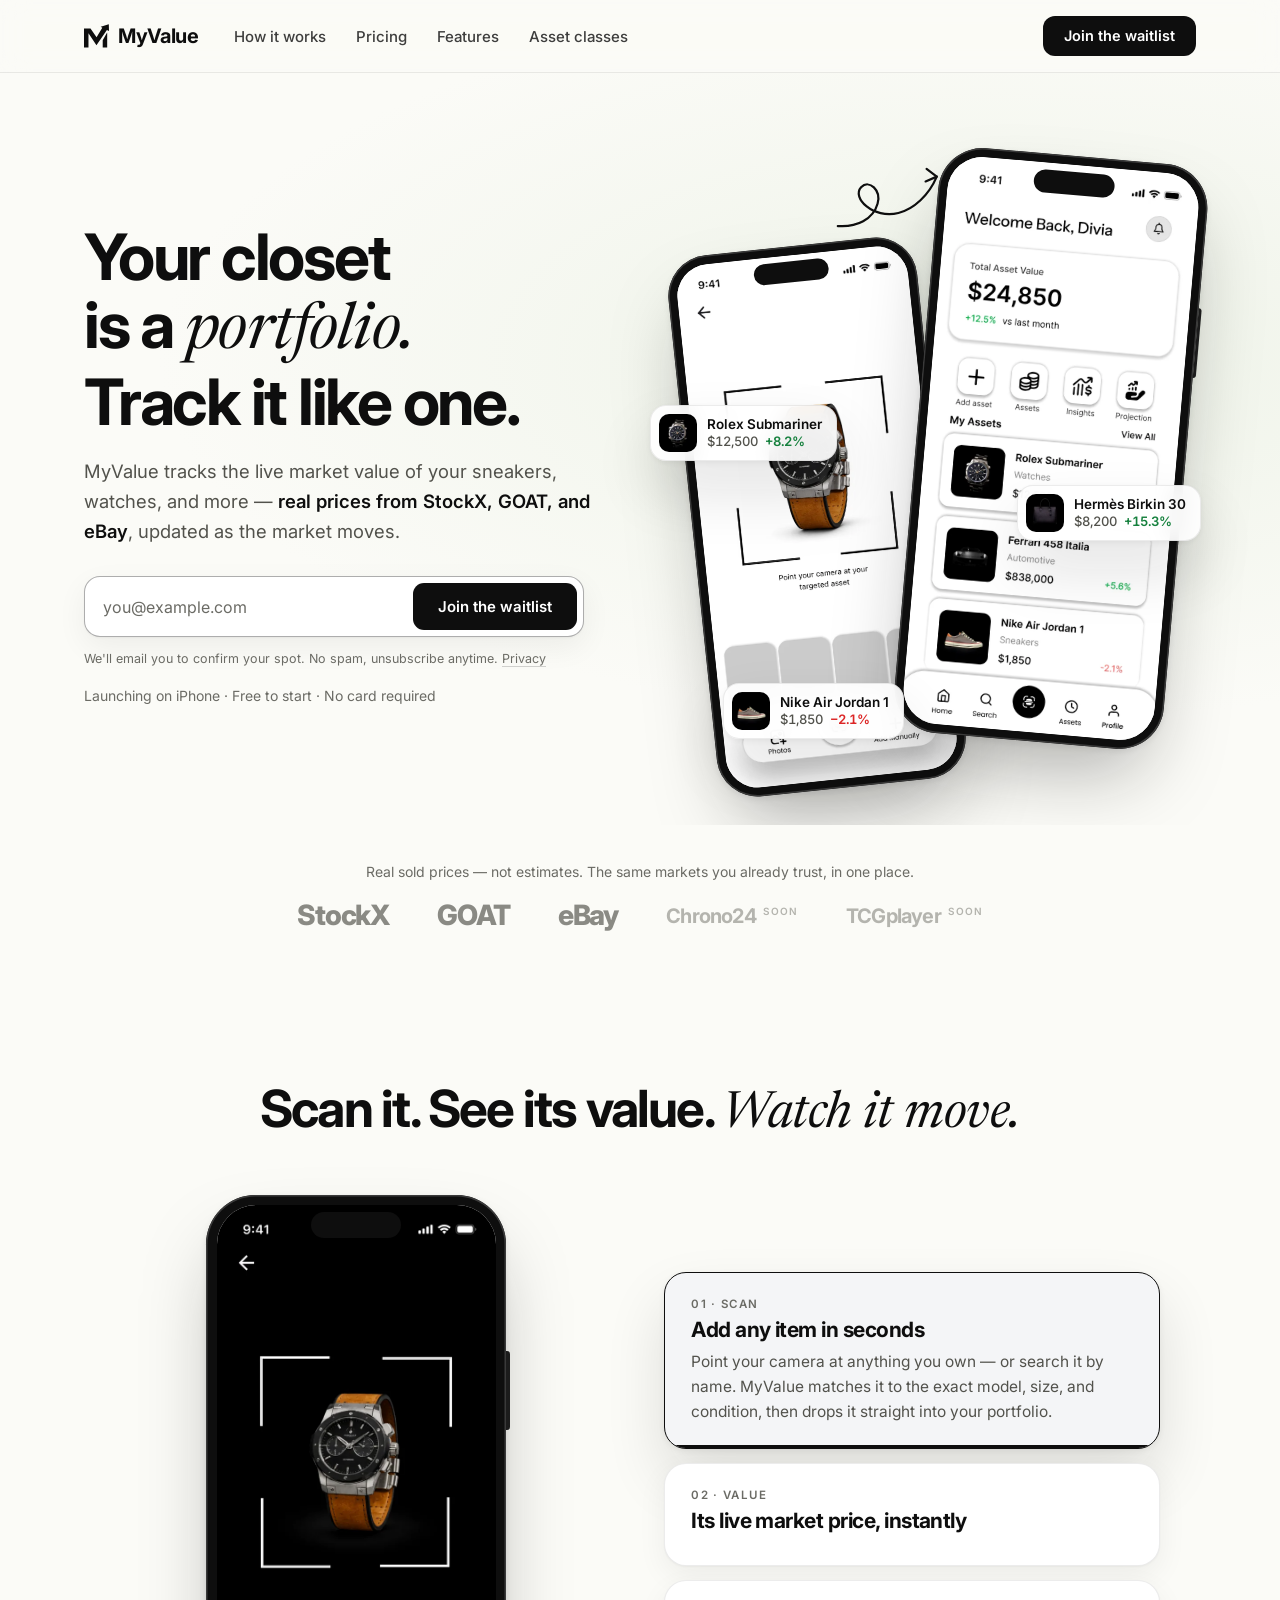
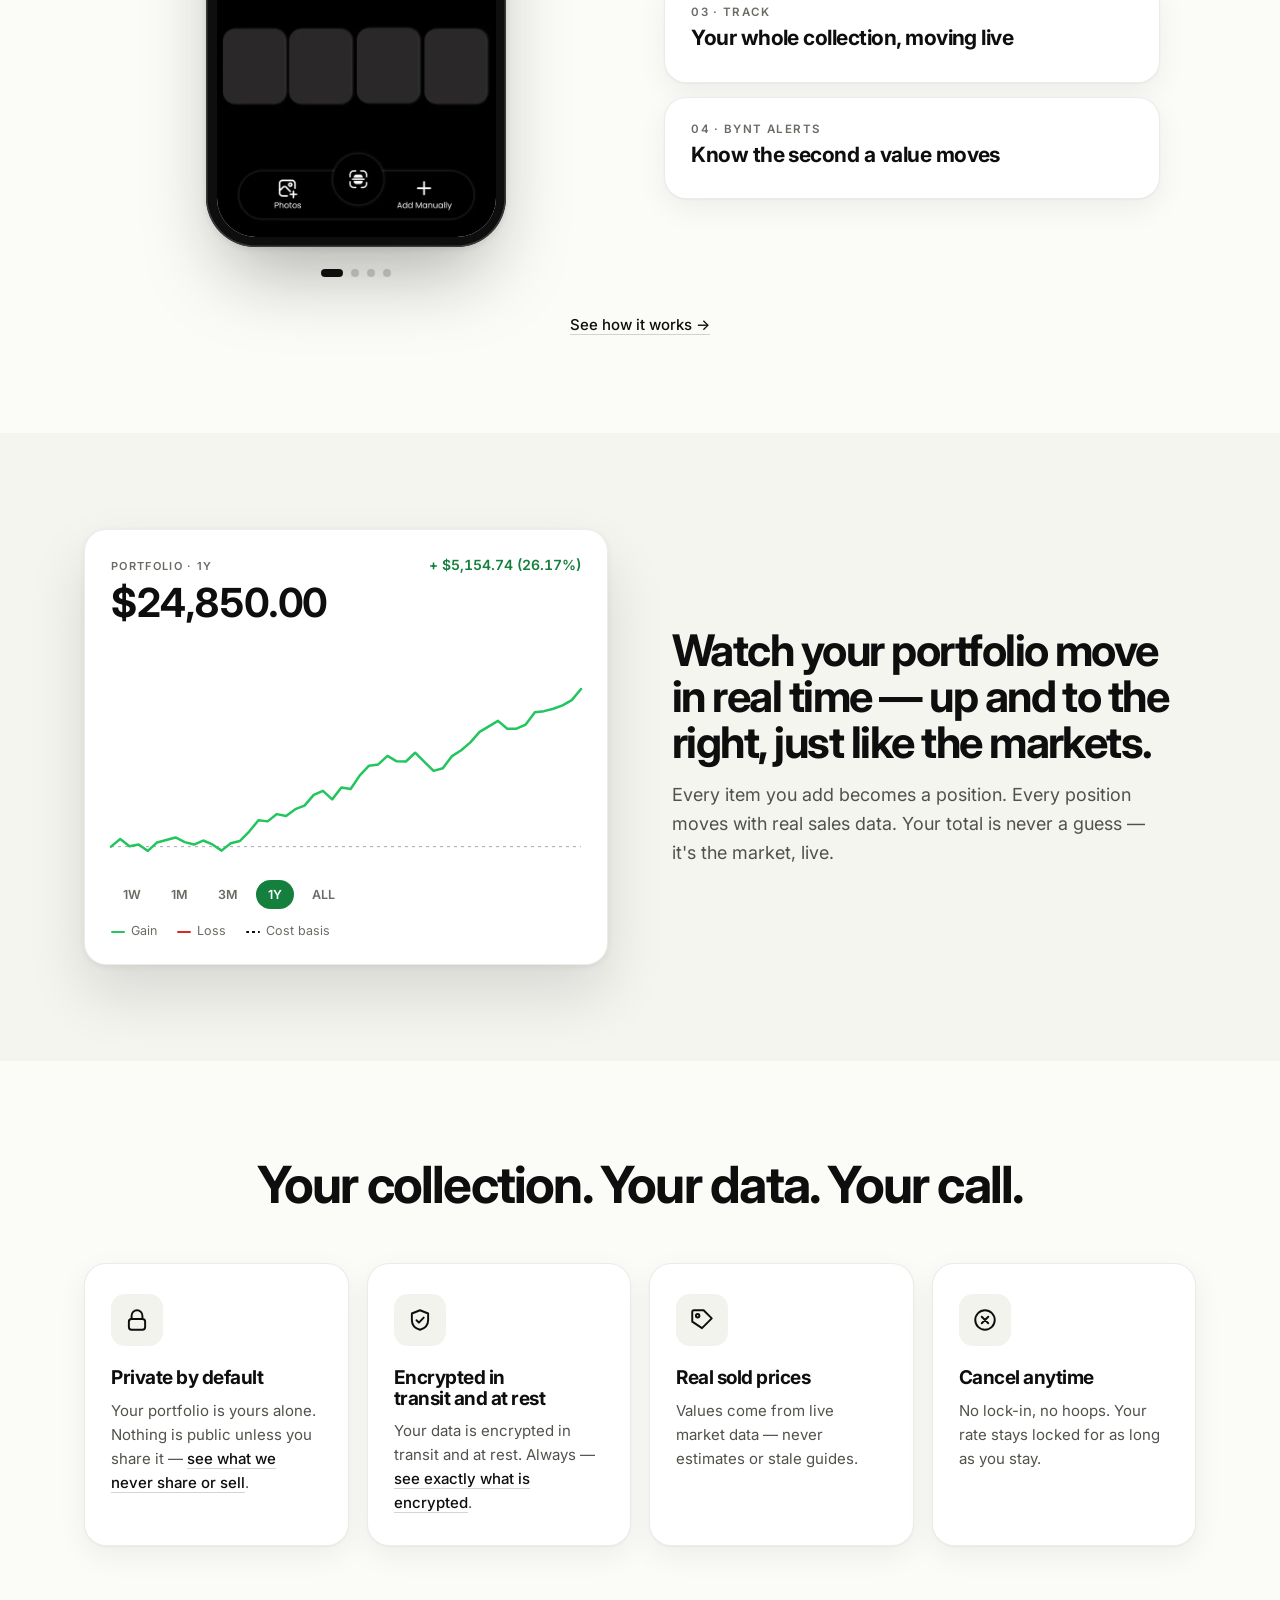
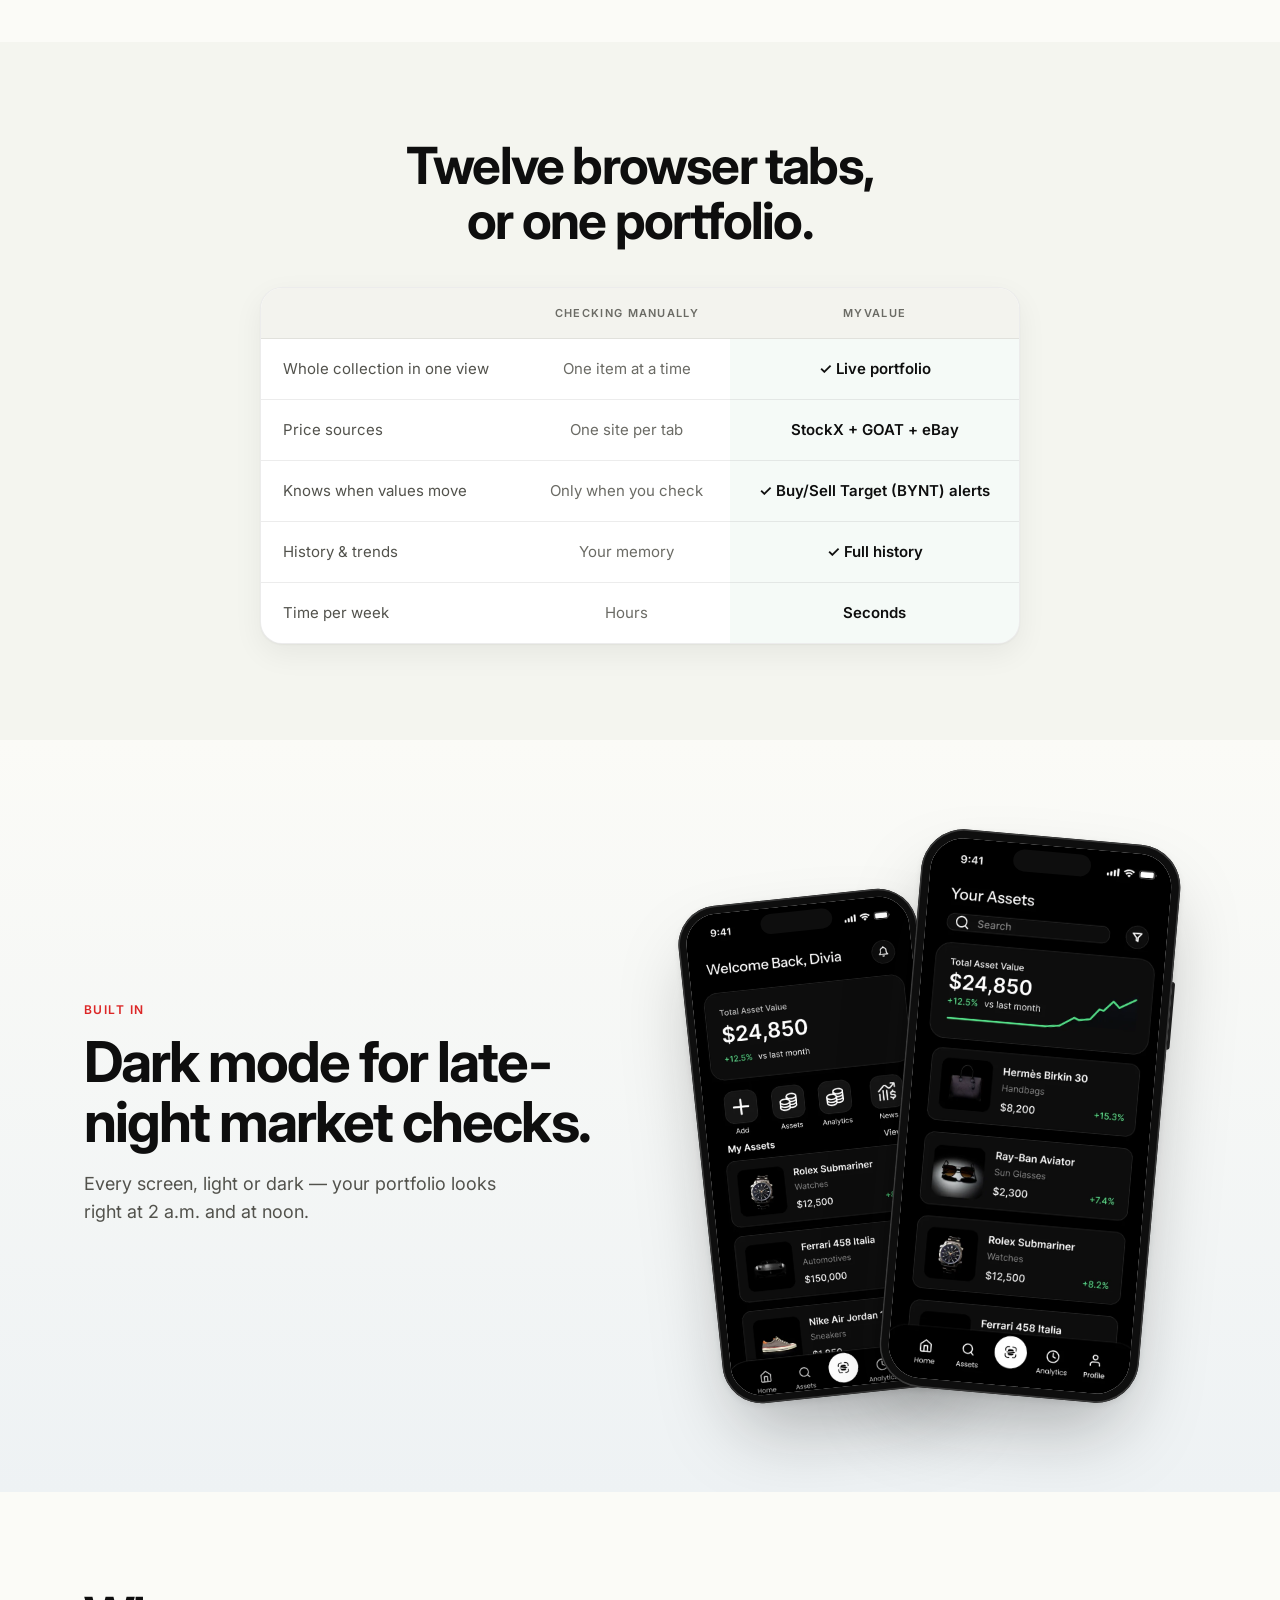
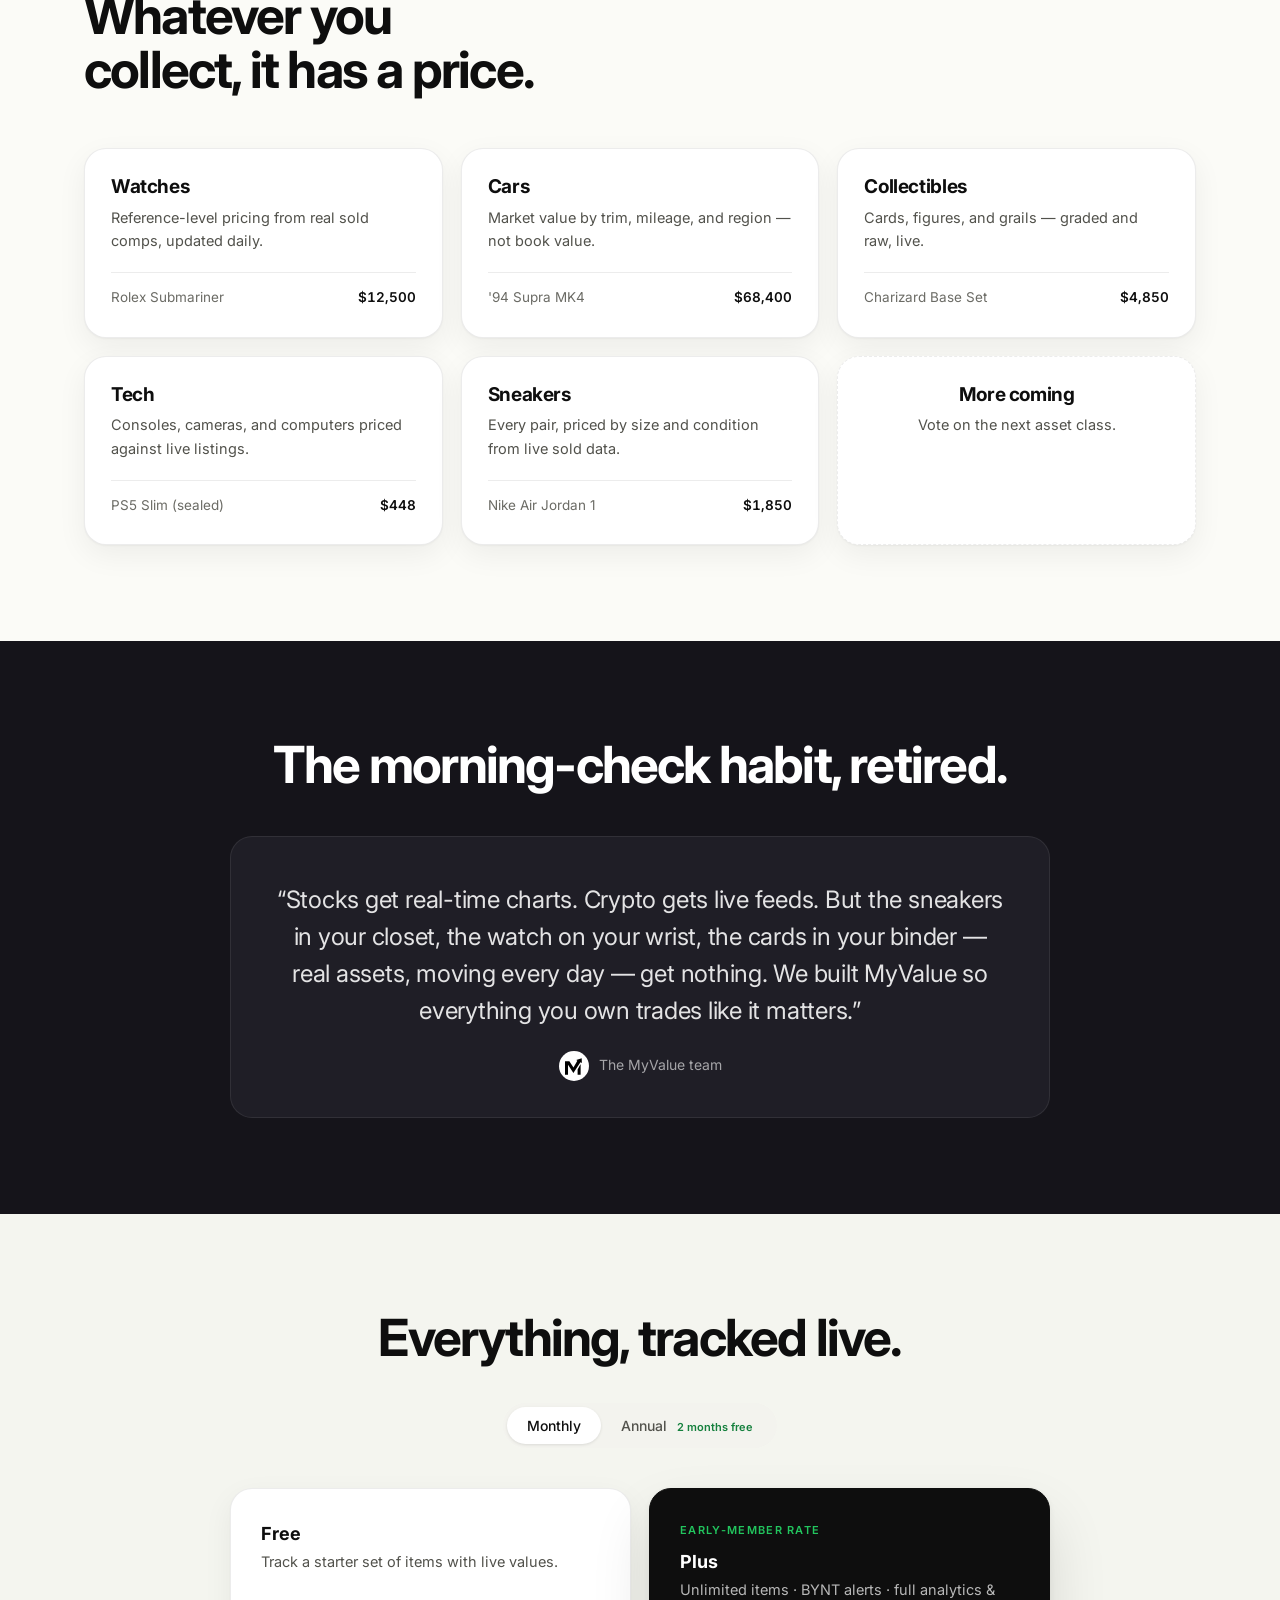
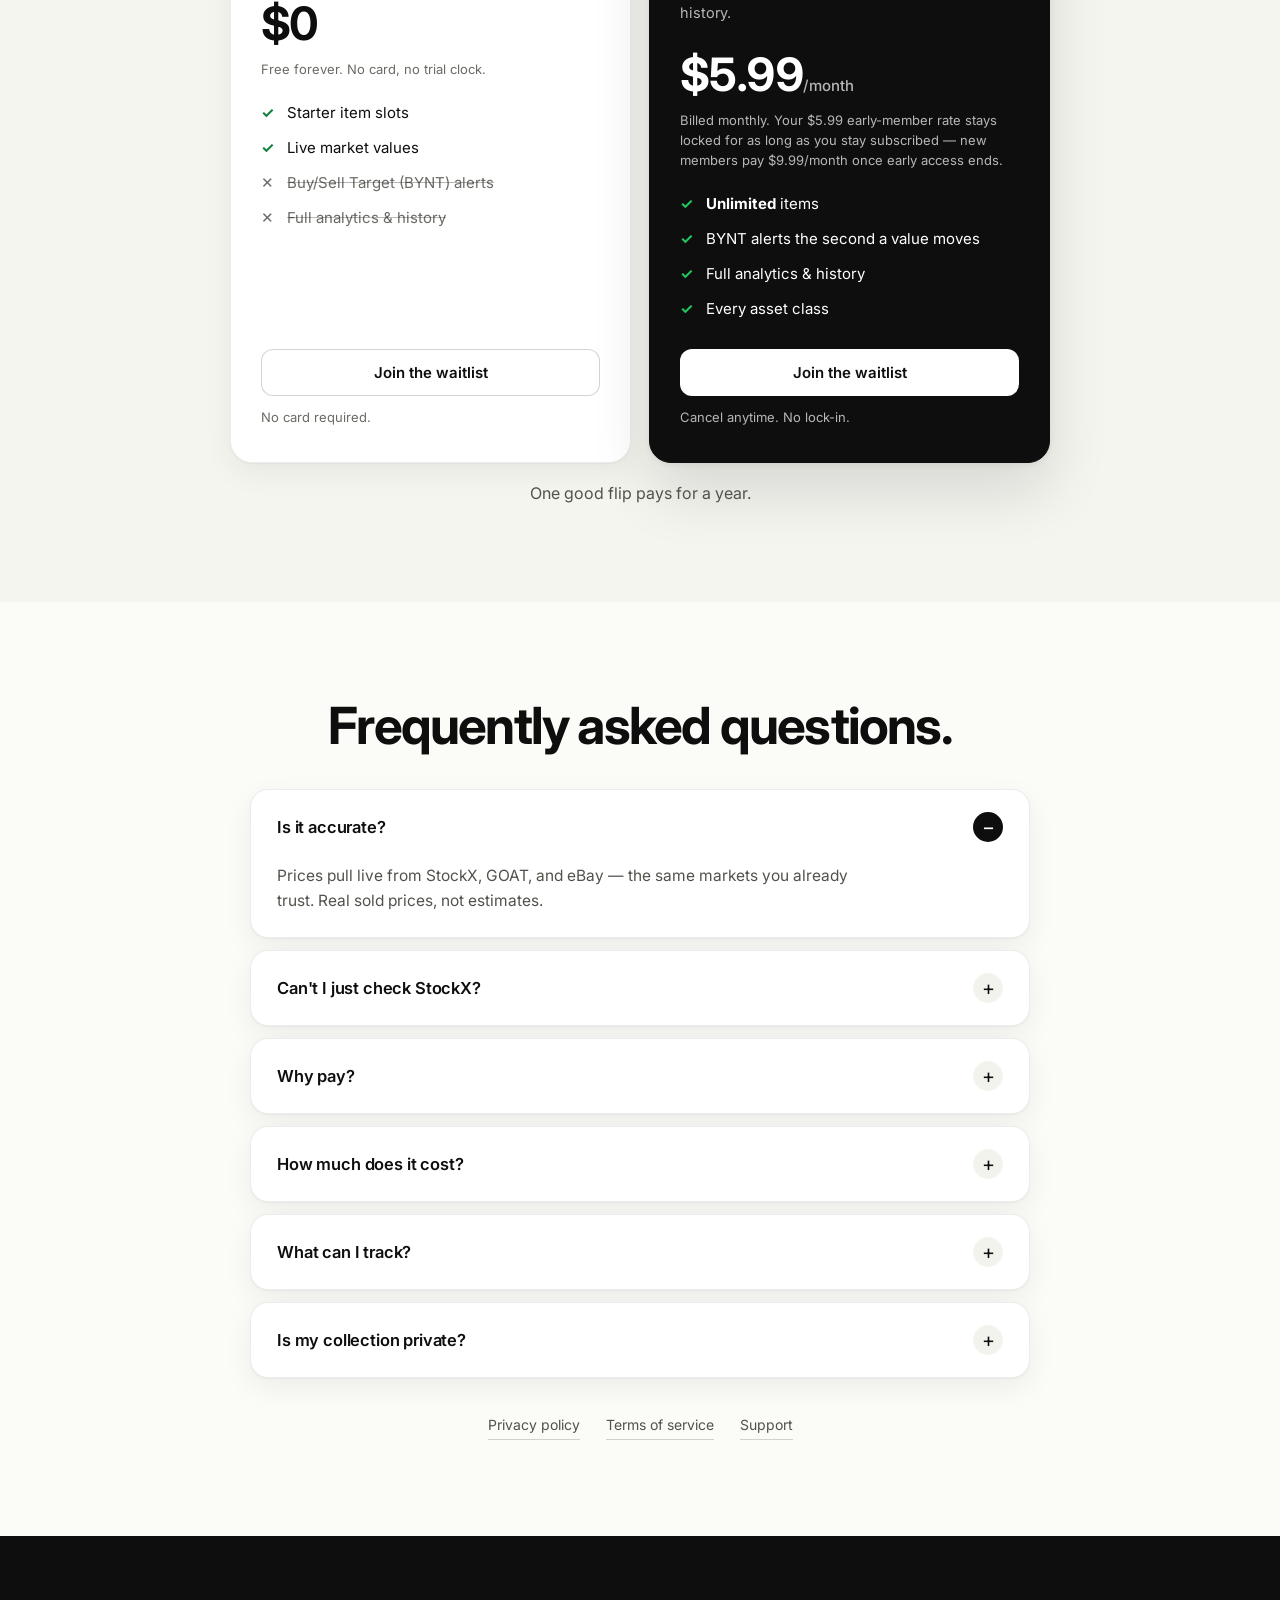
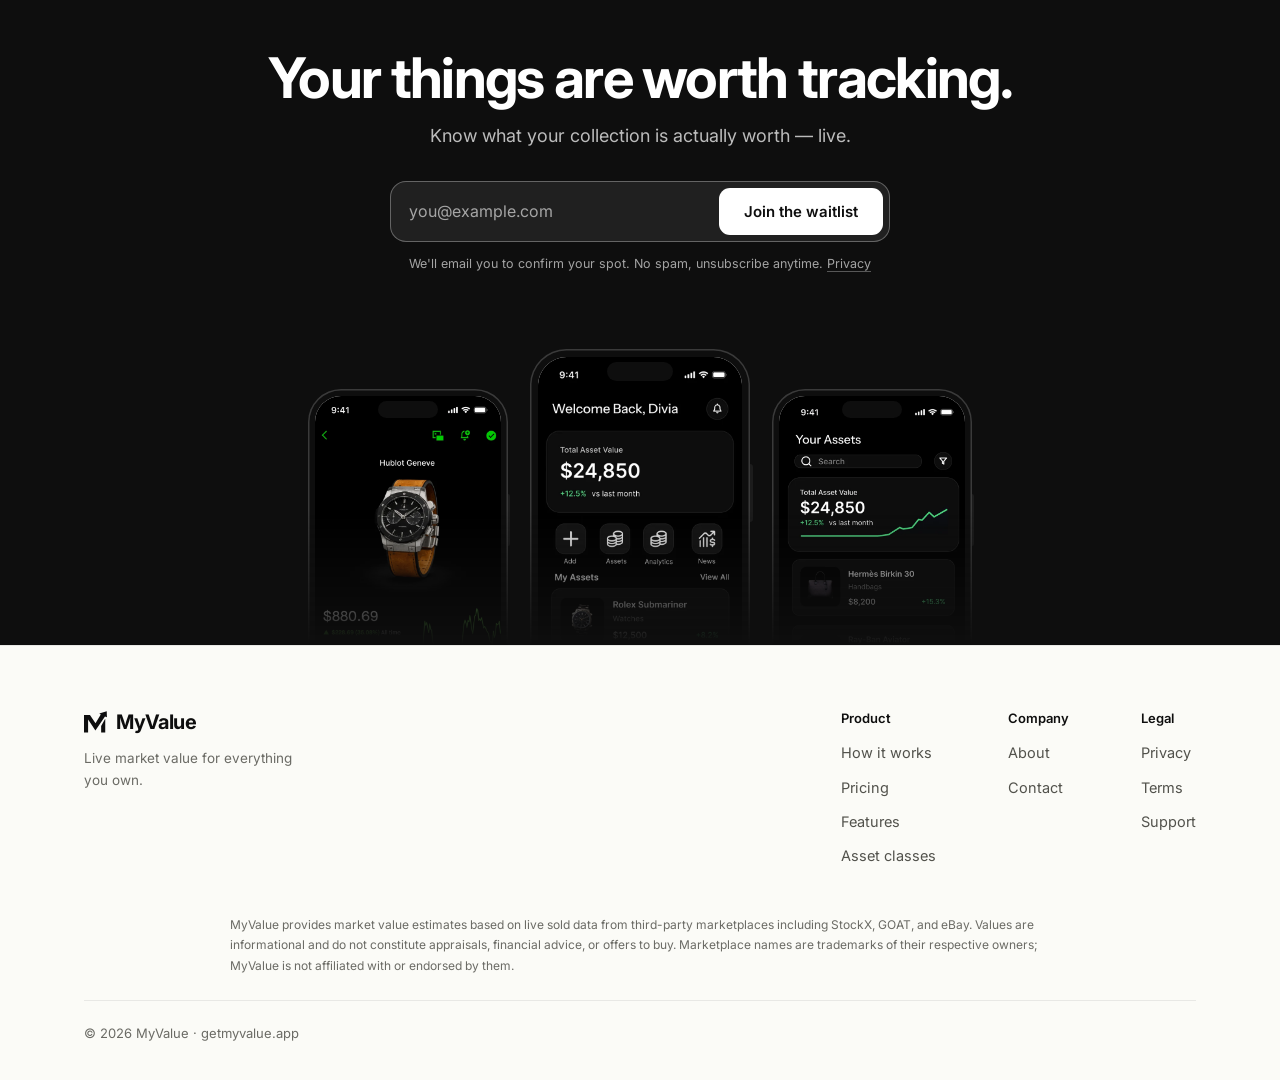
==== index.html @ 65ffbacd "Apply developer fix brief (27 Sept): unblocked P0-P3 items P0-1  Framer route redirects; noindex on " ====
<!DOCTYPE html>
<html lang="en" data-site-mode="prelaunch">
<head>
<meta charset="UTF-8">
<meta name="viewport" content="width=device-width, initial-scale=1.0, viewport-fit=cover">
<title>MyValue — Live Market Value for Your Sneakers, Watches & Collectibles</title>
<meta name="description" content="Track what your collection is really worth — live. Real sold prices from StockX, GOAT, and eBay for sneakers, watches, cars, tech, and collectibles. Free to start.">
<meta name="robots" content="index, follow, max-image-preview:large, max-snippet:-1">
<meta name="author" content="MyValue">
<link rel="canonical" href="https://getmyvalue.app/">
<link rel="icon" href="favicon.svg" type="image/svg+xml">
<link rel="icon" href="favicon-32.png" sizes="32x32" type="image/png">
<link rel="apple-touch-icon" href="apple-touch-icon.png">
<meta property="og:type" content="website">
<meta property="og:site_name" content="MyValue">
<meta property="og:title" content="MyValue — Live Market Value for Your Sneakers, Watches & Collectibles">
<meta property="og:description" content="Track what your collection is really worth — live. Real sold prices from StockX, GOAT, and eBay for sneakers, watches, cars, tech, and collectibles. Free to start.">
<meta property="og:url" content="https://getmyvalue.app/">
<meta property="og:image" content="https://myvalue-nine.vercel.app/og-image.png">
<meta property="og:image:width" content="1200">
<meta property="og:image:height" content="630">
<meta name="twitter:card" content="summary_large_image">
<meta name="twitter:title" content="MyValue — Live Market Value for Your Sneakers, Watches & Collectibles">
<meta name="twitter:description" content="Track what your collection is really worth — live. Real sold prices from StockX, GOAT, and eBay for sneakers, watches, cars, tech, and collectibles. Free to start.">
<meta name="twitter:image" content="https://myvalue-nine.vercel.app/og-image.png">
<meta name="theme-color" content="#000000">
<!-- Live mode: uncomment with the real App Store id to show Safari's native Smart App Banner. -->
<!-- <meta name="apple-itunes-app" content="app-id=0000000000"> -->
<script src="assets/config.js"></script>
<script type="application/ld+json">
{"@context":"https://schema.org","@graph":[
{"@type":"Organization","@id":"https://getmyvalue.app/#org","name":"MyValue","url":"https://getmyvalue.app/","logo":"https://myvalue-nine.vercel.app/logo.png","sameAs":[]},
{"@type":"WebSite","@id":"https://getmyvalue.app/#site","url":"https://getmyvalue.app/","name":"MyValue","publisher":{"@id":"https://getmyvalue.app/#org"}},
{"@type":"SoftwareApplication","name":"MyValue","operatingSystem":"iOS","applicationCategory":"FinanceApplication","description":"Track the live market value of your sneakers, watches, cars, tech, and collectibles with real prices from StockX, GOAT, and eBay.","offers":[{"@type":"Offer","name":"Free","price":"0","priceCurrency":"USD"},{"@type":"Offer","name":"Plus Monthly (early member)","price":"5.99","priceCurrency":"USD"},{"@type":"Offer","name":"Plus Annual","price":"49.99","priceCurrency":"USD"}]},
{"@type":"FAQPage","mainEntity":[
{"@type":"Question","name":"Is MyValue accurate?","acceptedAnswer":{"@type":"Answer","text":"Prices pull live from StockX, GOAT, and eBay — the same markets you already trust. Real sold prices, not estimates."}},
{"@type":"Question","name":"Can't I just check StockX?","acceptedAnswer":{"@type":"Answer","text":"Sure — one item at a time. MyValue is your whole collection, live, in one place, with alerts and history."}},
{"@type":"Question","name":"Why pay for MyValue Plus?","acceptedAnswer":{"@type":"Answer","text":"Unlimited tracking, real-time Buy/Sell Target (BYNT) alerts, and full analytics for less than a coffee a month."}},
{"@type":"Question","name":"How much does MyValue cost?","acceptedAnswer":{"@type":"Answer","text":"Free to start, no card required. Plus is $5.99/month for early members and that rate stays locked for as long as you stay subscribed; new members pay $9.99/month once early access ends. Plus is also available at $49.99/year, which works out to two months free."}},
{"@type":"Question","name":"What can I track with MyValue?","acceptedAnswer":{"@type":"Answer","text":"Sneakers, watches, cars, tech, and collectibles at launch — with more asset classes coming."}}
]}]}
</script>
<link rel="preconnect" href="https://fonts.googleapis.com">
<link rel="preconnect" href="https://fonts.gstatic.com" crossorigin>
<link href="https://fonts.googleapis.com/css2?family=Inter:wght@400;500;600;700;800&family=Newsreader:ital,opsz,wght@1,6..72,400&display=swap" rel="stylesheet">
<link rel="stylesheet" href="assets/base.css">
<link rel="stylesheet" href="assets/site.css">
<link rel="stylesheet" href="assets/home.css">
<link rel="preload" as="image" href="assets/app/home-light.webp" type="image/webp">
</head>
<body>
<div class="announce" data-announce hidden><div class="wrap"></div></div>
<header><div class="wrap nav">
<a class="logo" href="/" aria-label="MyValue home"><svg class="logo-mark" viewBox="0 -1 62 59" aria-hidden="true" focusable="false"><path d="M0 10 L16 10 L30.9 31.7 L45 8.3 L41 6 L61 -0.5 L61.5 16 L56.3 13.5 L30.6 51 L11 22 L11 57 L0 57ZM46 39 L56.5 20.5 L57 20.5 L57 57 L46 57Z"/></svg><span>MyValue</span></a>
<nav class="nav-links" aria-label="Main"><a href="/how-it-works">How it works</a><a href="/pricing">Pricing</a><a href="/features">Features</a><a href="/asset-classes">Asset classes</a></nav>
<div class="spacer"></div>
<a class="btn btn-primary" href="#waitlist" data-cta data-loc="header" data-live-label="See what mine&#39;s worth">Join the waitlist</a>
<button class="hamb" aria-label="Open menu">☰</button>
</div></header>

<main>
<!-- ============ HERO ============ -->
<section class="home-hero">
  <div class="wrap home-hero-grid">
    <div class="home-hero-copy">
      <span class="proof-pill rv" data-beta-line hidden><span class="faces"><img src="assets/app/thumb-watch.webp" alt="" width="48" height="48" loading="lazy"><img src="assets/app/thumb-sneaker.webp" alt="" width="48" height="48" loading="lazy"><img src="assets/app/thumb-bag.webp" alt="" width="48" height="48" loading="lazy"></span><span>In private beta with <b class="num" data-beta-count></b> collectors</span></span>
      <h1 class="display rv">Your closet is a <em class="accent">portfolio.</em><br>Track it like one.</h1>
      <p class="sub rv">MyValue tracks the live market value of your sneakers, watches, and more — <b>real prices from StockX, GOAT, and eBay</b>, updated as the market moves.</p>
      <div class="wl rv" data-wl data-source="hero">
        <form class="wl-form" data-waitlist action="/api/waitlist" method="post">
          <label class="sr-only" for="wl-hero">Email address</label>
          <input id="wl-hero" type="email" name="email" autocomplete="email" required placeholder="you@example.com">
          <input type="hidden" name="ref"><input type="hidden" name="utm"><input type="hidden" name="source" value="hero">
          <input type="text" name="company" class="hp" tabindex="-1" autocomplete="off" aria-hidden="true">
          <button class="btn btn-primary" type="submit">Join the waitlist</button>
        </form>
        <p class="wl-msg" role="status" aria-live="polite"></p>
        <p class="wl-legal">We'll email you to confirm your spot. No spam, unsubscribe anytime. <a href="/privacy#waitlist">Privacy</a></p>
      </div>
      <p class="hero-note rv"><span data-show="prelaunch">Launching on iPhone · Free to start · No card required</span><span data-show="live">Free on iPhone · No card required · Ready in 30 seconds</span></p>
    </div>
    <div class="home-hero-art" aria-hidden="true">
      <figure class="device tilt-l scene-a" style="--w:250px"><img src="assets/app/scan-light.webp" alt="" width="640" height="1427" fetchpriority="high"></figure>
      <svg class="scribble" viewBox="0 0 120 70" fill="none"><path d="M4 52c18 6 36 2 44-12 7-12-2-26-12-20-12 8 4 34 30 34 16 0 34-10 46-26" stroke="currentColor" stroke-width="2.2" stroke-linecap="round"/><path d="M104 18l8 10-12 2" stroke="currentColor" stroke-width="2.2" stroke-linecap="round" stroke-linejoin="round"/></svg>
      <figure class="device tilt-r scene-b" style="--w:270px"><img src="assets/app/home-light.webp" alt="" width="640" height="1414" fetchpriority="high"></figure>
      <div class="chip chip-1"><img src="assets/app/thumb-watch.webp" alt="" width="48" height="48" loading="lazy"><span><b>Rolex Submariner</b><em class="num">$12,500 <i class="up">+8.2%</i></em></span></div>
      <div class="chip chip-2"><img src="assets/app/thumb-bag.webp" alt="" width="48" height="48" loading="lazy"><span><b>Hermès Birkin 30</b><em class="num">$8,200 <i class="up">+15.3%</i></em></span></div>
      <div class="chip chip-3"><img src="assets/app/thumb-sneaker.webp" alt="" width="48" height="48" loading="lazy"><span><b>Nike Air Jordan 1</b><em class="num">$1,850 <i class="dn">−2.1%</i></em></span></div>
    </div>
  </div>
</section>

<!-- ============ SOURCES ============ -->
<section class="logos">
  <div class="wrap">
    <p class="logos-label">Real sold prices — not estimates. The same markets you already trust, in one place.</p>
    <div class="logos-row">
      <span class="wordmark">StockX</span><span class="wordmark">GOAT</span><span class="wordmark">eBay</span>
      <span class="wordmark soon">Chrono24 <em>soon</em></span><span class="wordmark soon">TCGplayer <em>soon</em></span>
    </div>
  </div>
</section>

<!-- ============ HOW IT WORKS ============ -->
<section id="how">
  <div class="wrap">
    <div class="sec-head center rv">
      <h2 class="display">Scan it. See its value. <em class="accent">Watch it move.</em></h2>
    </div>
    <div class="feat-grid" data-feats>
      <div class="feat-media">
        <figure class="device" style="--w:300px">
        <img class="swap on" src="assets/app/scan-dark.webp" alt="MyValue scan screen framing a watch" width="640" height="1400" loading="lazy">
        <img class="swap" src="assets/app/item-detail-light.webp" alt="MyValue item screen showing a Rolex Submariner value chart" width="640" height="1400" loading="lazy">
        <img class="swap" src="assets/app/assets-light.webp" alt="MyValue assets screen listing a collection with live values" width="640" height="1400" loading="lazy">
        <img class="swap" src="assets/app/item-detail-dark.webp" alt="MyValue item screen with alert controls and an all-time chart" width="640" height="1400" loading="lazy">
        </figure>
        <div class="feat-dots" aria-hidden="true"><i class="on"></i><i></i><i></i><i></i></div>
      </div>
      <div class="feat-list">
      <button type="button" class="feat on" data-feat="0" aria-pressed="true">
        <span class="n">01 · Scan</span><h3>Add any item in seconds</h3><p>Point your camera at anything you own — or search it by name. MyValue matches it to the exact model, size, and condition, then drops it straight into your portfolio.</p><span class="bar"><i></i></span>
      </button>
      <button type="button" class="feat" data-feat="1" aria-pressed="false">
        <span class="n">02 · Value</span><h3>Its live market price, instantly</h3><p>No guesswork, no stale book values. Every price pulls from real sold listings on StockX, GOAT, and eBay — and refreshes as the market moves.</p><span class="bar"><i></i></span>
      </button>
      <button type="button" class="feat" data-feat="2" aria-pressed="false">
        <span class="n">03 · Track</span><h3>Your whole collection, moving live</h3><p>Every item becomes a position. Watch your total climb, see your best movers, and get alerts the second any value changes.</p><span class="bar"><i></i></span>
      </button>
      <button type="button" class="feat" data-feat="3" aria-pressed="false">
        <span class="n">04 · BYNT alerts</span><h3>Know the second a value moves</h3><p>Set a buy target and a sell target on any item; MyValue watches the live market and pings you the moment one is crossed.</p><span class="bar"><i></i></span>
      </button>
      </div>
    </div>
    <p class="hiw-more rv"><a class="ulink" href="/how-it-works">See how it works →</a></p>
  </div>
</section>

<!-- ============ CHAPTER: PROOF ============ -->
<section class="proof" id="chart">
  <div class="wrap proof-grid">
    <div class="bigchart rv" data-pchart>
      <div class="row1"><span class="lbl" data-pc-label>Portfolio · 1Y</span><span class="pl num" data-pc-change>+ $5,154.74 (26.17%)</span></div>
      <div class="panel-total num" data-pc-value>$24,850.00</div>
      <div class="when num" data-pc-when>&nbsp;</div>
      <div class="pchart" data-pc-area tabindex="0" role="img" aria-label="Demo portfolio chart. Use the arrow keys to move through time.">
        <svg viewBox="0 0 520 190" preserveAspectRatio="none" aria-hidden="true">
          <line class="pl-base" x1="0" x2="520" y1="150" y2="150"/>
          <line class="pl-cursor" hidden/>
          <path class="pl-line" d="M0,150 C35,146 60,156 95,138 C130,120 160,132 195,116 C230,100 255,110 290,88 C325,66 350,80 385,62 C420,44 450,52 485,30 C500,21 512,18 520,14"/>
        </svg>
        <span class="pl-dot" hidden></span>
      </div>
      <div class="ranges num" role="group" aria-label="Time range"><button type="button" aria-pressed="false">1W</button><button type="button" aria-pressed="false">1M</button><button type="button" aria-pressed="false">3M</button><button type="button" aria-pressed="true">1Y</button><button type="button" aria-pressed="false">ALL</button></div>
      <div class="legend-line num"><span><i style="background:var(--up-bright)"></i>Gain</span><span><i style="background:var(--down)"></i>Loss</span><span><i style="background:repeating-linear-gradient(90deg,var(--text) 0 3px,transparent 3px 6px)"></i>Cost basis</span></div>
    </div>
    <div class="proof-copy rv">
      <h2 class="display">Watch your portfolio move in real time — <span class="gain-word">up and to the right,</span> just like the markets.</h2>
      <p>Every item you add becomes a position. Every position moves with real sales data. Your total is never a guess — it's the market, live.</p>
    </div>
  </div>
</section>

<!-- ============ THE PROMISE ============ -->
<section>
  <div class="wrap">
    <div class="sec-head center rv">
      <h2 class="display">Your collection. Your data. Your call.</h2>
    </div>
    <div class="why">
      <div class="why-card rv"><span class="why-ico"><svg viewBox="0 0 24 24" fill="none" stroke="currentColor" stroke-width="1.8" stroke-linecap="round" stroke-linejoin="round" aria-hidden="true"><path d="M7 11V8a5 5 0 0 1 10 0v3"/><rect x="4.5" y="11" width="15" height="10" rx="2.5"/></svg></span><h3>Private by default</h3><p>Your portfolio is yours alone. Nothing is public unless you share it — <a class="ulink" href="/privacy#privacy-sharing">see what we never share or sell</a>.</p></div>
      <div class="why-card rv"><span class="why-ico"><svg viewBox="0 0 24 24" fill="none" stroke="currentColor" stroke-width="1.8" stroke-linecap="round" stroke-linejoin="round" aria-hidden="true"><path d="M12 3l7.5 3v6c0 4.5-3.2 7.8-7.5 9-4.3-1.2-7.5-4.5-7.5-9V6z"/><path d="M8.8 12.2l2.2 2.2 4.4-4.6"/></svg></span><h3>Encrypted in transit and at rest</h3><p>Your data is encrypted in transit and at rest. Always — <a class="ulink" href="/privacy#privacy-encryption">see exactly what is encrypted</a>.</p></div>
      <div class="why-card rv"><span class="why-ico"><svg viewBox="0 0 24 24" fill="none" stroke="currentColor" stroke-width="1.8" stroke-linecap="round" stroke-linejoin="round" aria-hidden="true"><path d="M3 13.5V4.5a1.5 1.5 0 0 1 1.5-1.5h9L21 10.5 12 19.5z"/><circle cx="8" cy="8" r="1.6"/></svg></span><h3>Real sold prices</h3><p>Values come from live market data — never estimates or stale guides.</p></div>
      <div class="why-card rv"><span class="why-ico"><svg viewBox="0 0 24 24" fill="none" stroke="currentColor" stroke-width="1.8" stroke-linecap="round" stroke-linejoin="round" aria-hidden="true"><circle cx="12" cy="12" r="9"/><path d="M9 9l6 6M15 9l-6 6"/></svg></span><h3>Cancel anytime</h3><p>No lock-in, no hoops. Your rate stays locked for as long as you stay.</p></div>
    </div>
  </div>
</section>

<!-- ============ COMPARISON ============ -->
<section class="proof">
  <div class="wrap">
    <div class="sec-head center rv" style="margin-bottom:40px">
      <h2 class="display">Twelve browser tabs, or one portfolio.</h2>
    </div>
    <table class="cmp-table rv" aria-label="MyValue compared with checking marketplaces manually">
      <tr><th scope="col"></th><th scope="col">Checking manually</th><th scope="col">MyValue</th></tr>
      <tr><td>Whole collection in one view</td><td class="no">One item at a time</td><td class="yes">✓ Live portfolio</td></tr>
      <tr><td>Price sources</td><td class="no">One site per tab</td><td class="yes">StockX + GOAT + eBay</td></tr>
      <tr><td>Knows when values move</td><td class="no">Only when you check</td><td class="yes">✓ Buy/Sell Target (BYNT) alerts</td></tr>
      <tr><td>History &amp; trends</td><td class="no">Your memory</td><td class="yes">✓ Full history</td></tr>
      <tr><td>Time per week</td><td class="no num">Hours</td><td class="yes num">Seconds</td></tr>
    </table>
  </div>
</section>

<!-- ============ DARK MODE ============ -->
<section class="mode-show">
  <div class="wrap mode-grid">
    <div class="rv">
      <span class="eyebrow">Built in</span>
      <h2 class="display">Dark mode for late-night market checks.</h2>
      <p class="mode-sub">Every screen, light or dark — your portfolio looks right at 2&nbsp;a.m. and at noon.</p>
    </div>
    <div class="mode-art" aria-hidden="true">
      <figure class="device tilt-l" style="--w:240px"><img src="assets/app/home-dark.webp" alt="" width="640" height="1420" loading="lazy"></figure>
      <figure class="device tilt-r" style="--w:260px"><img src="assets/app/assets-dark.webp" alt="" width="640" height="1420" loading="lazy"></figure>
    </div>
  </div>
</section>

<!-- ============ ASSET CLASSES ============ -->
<section>
  <div class="wrap">
    <div class="sec-head rv">
      <h2 class="display">Whatever you collect, it has a <em>price.</em></h2>
    </div>
    <div class="cats">
      <a class="cat rv" href="/asset-classes"><h3>Watches</h3><p>Reference-level pricing from real sold comps, updated daily.</p><div class="sample"><span>Rolex Submariner</span><b class="num">$12,500</b></div></a>
      <a class="cat rv" href="/asset-classes"><h3>Cars</h3><p>Market value by trim, mileage, and region — not book value.</p><div class="sample"><span>'94 Supra MK4</span><b class="num">$68,400</b></div></a>
      <a class="cat rv" href="/asset-classes"><h3>Collectibles</h3><p>Cards, figures, and grails — graded and raw, live.</p><div class="sample"><span>Charizard Base Set</span><b class="num">$4,850</b></div></a>
      <a class="cat rv" href="/asset-classes"><h3>Tech</h3><p>Consoles, cameras, and computers priced against live listings.</p><div class="sample"><span>PS5 Slim (sealed)</span><b class="num">$448</b></div></a>
      <a class="cat rv" href="/asset-classes"><h3>Sneakers</h3><p>Every pair, priced by size and condition from live sold data.</p><div class="sample"><span>Nike Air Jordan 1</span><b class="num">$1,850</b></div></a>
      <a class="cat rv" href="/contact?topic=asset-class#contact-form" style="display:flex;flex-direction:column;justify-content:center;text-align:center;border-style:dashed"><h3>More coming</h3><p style="margin:0">Vote on the next asset class.</p></a>
    </div>
  </div>
</section>

<!-- ============ WHAT COLLECTORS SAY ============ -->
<section class="dark-band">
  <div class="wrap">
    <div class="sec-head center" style="margin-bottom:44px">
      <h2 class="display">The morning-check habit, retired.</h2>
    </div>
    <!-- P1 #5 — aggregate usage stat. Deliberately NOT shipped: no verified
         production number exists yet, and a fabricated stat is worse than none.
         To publish, delete the two comment markers around this block and replace
         both placeholders with figures pulled from production.
    <div class="statband rv">
      <div class="stat"><b class="num">$0,000,000</b><span>tracked live across member collections</span></div>
      <div class="stat"><b class="num">0,000</b><span>collections tracked</span></div>
    </div>
    -->
    <!-- Testimonials are parked until each quote is from a real user who has given
         written permission (FTC Consumer Reviews & Testimonials Rule, 16 CFR Part 465,
         in force since Oct 21 2024). Any material connection (free Plus, beta perks,
         friends/family) must be disclosed next to the quote. To restore: move real,
         permissioned quotes into the block below and delete the founder note.
    <div class="quotes">
      <div class="quote"><p>"I checked StockX every morning for years. Now my whole rotation is one screen — and I caught a 30% spike I would've missed."</p><div class="who"><span class="avatar" aria-hidden="true">MT</span><span class="wmeta"><span class="wname">Marcus T.<span class="verified">Verified user</span></span><span class="wrole">142 pairs tracked</span></span></div></div>
      <div class="quote"><p>"My spreadsheet had prices from eight months ago. MyValue had the sale from two hours ago."</p><div class="who"><span class="avatar" aria-hidden="true">JK</span><span class="wmeta"><span class="wname">Jonah K.<span class="verified">Verified user</span></span><span class="wrole">Cards &amp; collectibles</span></span></div></div>
      <div class="quote"><p>"I finally know my number. Insurance asked what my collection was worth and I just showed them."</p><div class="who"><span class="avatar" aria-hidden="true">AM</span><span class="wmeta"><span class="wname">Alina M.<span class="verified">Verified user</span></span><span class="wrole">Mixed collection</span></span></div></div>
    </div>
    -->
    <div class="founder rv">
      <blockquote>“Stocks get real-time charts. Crypto gets live feeds. But the sneakers in your closet, the watch on your wrist, the cards in your binder — real assets, moving every day — get nothing. We built MyValue so everything you own trades like it matters.”</blockquote>
      <p class="by">The MyValue team<span data-beta-line hidden> · now in private beta with <b class="num" data-beta-count></b> collectors</span></p>
    </div>
  </div>
</section>

<!-- ============ PRICING ============ -->
<section class="teaser" id="pricing">
  <div class="wrap" style="text-align:center">
    <div class="sec-head center rv" style="margin-bottom:6px">
      <h2 class="display">Everything, tracked live.</h2>
    </div>
    <div class="bill-toggle" role="group" aria-label="Billing period">
      <button id="bt-mo" class="on" aria-pressed="true" onclick="setBill('monthly')">Monthly</button>
      <button id="bt-an" aria-pressed="false" onclick="setBill('annual')">Annual <span class="save">2 months free</span></button>
    </div>
    <div class="plans">
      <div class="plan rv">
        <div class="pname">Free</div><p class="pdesc">Track a starter set of items with live values.</p>
        <div class="pprice num">$0</div>
        <p class="psub">Free forever. No card, no trial clock.</p>
        <ul><li>Starter item slots</li><li>Live market values</li><li class="na">Buy/Sell Target (BYNT) alerts</li><li class="na">Full analytics &amp; history</li></ul>
        <a class="btn btn-outline" href="#waitlist" data-cta data-loc="plan_free" data-live-label="Start free">Join the waitlist</a>
        <p class="cta-note">No card required.</p>
      </div>
      <div class="plan hot rv">
        <span class="teaser-badge">Early-member rate</span>
        <div class="pname">Plus</div><p class="pdesc">Unlimited items · BYNT alerts · full analytics &amp; history.</p>
        <div class="pprice num" id="price">$5.99<small>/month</small></div>
        <p class="psub" id="psub">Billed monthly. Your $5.99 early-member rate stays locked for as long as you stay subscribed — new members pay $9.99/month once early access ends.</p>
        <ul><li><b style="color:var(--text)">Unlimited</b> items</li><li>BYNT alerts the second a value moves</li><li>Full analytics &amp; history</li><li>Every asset class</li></ul>
        <a class="btn btn-primary" href="#waitlist" data-cta data-loc="plan_plus" id="pluscta" data-live-label="Go Plus — $5.99/month">Join the waitlist</a>
        <p class="cta-note">Cancel anytime. No lock-in.</p>
      </div>
    </div>
    <p class="anchor-line rv">One good flip pays for a year.</p>
  </div>
</section>

<!-- ============ FAQ ============ -->
<section id="faq">
  <div class="wrap">
    <div class="sec-head center rv" style="margin-bottom:36px">
      <h2 class="display">Frequently asked questions.</h2>
    </div>
    <div class="faq rv">
      <details open><summary>Is it accurate?</summary><p class="fa">Prices pull live from StockX, GOAT, and eBay — the same markets you already trust. Real sold prices, not estimates.</p></details>
      <details><summary>Can't I just check StockX?</summary><p class="fa">Sure — one item at a time. MyValue is your whole collection, live, in one place, with alerts and history.</p></details>
      <details><summary>Why pay?</summary><p class="fa">Unlimited tracking, real-time alerts, and full analytics for less than a coffee a month.</p></details>
      <details><summary>How much does it cost?</summary><p class="fa">Free to start, with no card required. MyValue Plus is <b>$5.99/month</b> for early members — that rate stays locked for as long as you stay subscribed, while new members pay $9.99/month once early access ends. Prefer to pay yearly? Plus is $49.99/year, which works out to two months free.</p></details>
      <details><summary>What can I track?</summary><p class="fa">Sneakers, watches, cars, tech, and collectibles at launch — with more asset classes on the way.</p></details>
      <details><summary>Is my collection private?</summary><p class="fa">Yes. Your portfolio is private by default and encrypted — nothing is shared unless you choose to share it. Our <a class="ulink" href="/privacy">privacy policy</a> sets out exactly <a class="ulink" href="/privacy#privacy-encryption">what is encrypted</a> and <a class="ulink" href="/privacy#privacy-sharing">what we never share or sell</a>.</p></details>
    </div>
    <div class="legal-links"><a href="/privacy">Privacy policy</a><a href="/terms">Terms of service</a><a href="/support">Support</a></div>
  </div>
</section>

<!-- ============ CLOSING ============ -->
<section class="invert" id="waitlist">
  <div class="wrap">
    <h2>Your things are worth tracking.</h2>
    <p>Know what your collection is actually worth — live.</p>
    <div class="wl" data-wl data-source="home-final">
      <form class="wl-form" data-waitlist action="/api/waitlist" method="post">
        <label class="sr-only" for="wl-home-final">Email address</label>
        <input id="wl-home-final" type="email" name="email" autocomplete="email" required placeholder="you@example.com">
        <input type="hidden" name="ref"><input type="hidden" name="utm"><input type="hidden" name="source" value="home-final">
        <input type="text" name="company" class="hp" tabindex="-1" autocomplete="off" aria-hidden="true">
        <button class="btn btn-primary" type="submit">Join the waitlist</button>
      </form>
      <p class="wl-msg" role="status" aria-live="polite"></p>
      <p class="wl-legal">We'll email you to confirm your spot. No spam, unsubscribe anytime. <a href="/privacy#waitlist">Privacy</a></p>
    </div>
    <div class="final-devices" aria-hidden="true"><figure class="device" style="--w:200px"><img src="assets/app/item-detail-dark.webp" alt="" loading="lazy"></figure><figure class="device" style="--w:220px"><img src="assets/app/home-dark.webp" alt="" loading="lazy"></figure><figure class="device" style="--w:200px"><img src="assets/app/assets-dark.webp" alt="" loading="lazy"></figure></div>
  </div>
</section>
</main>

<footer><div class="wrap">
<div class="foot-grid">
<div><a class="logo" href="/" aria-label="MyValue home"><svg class="logo-mark" viewBox="0 -1 62 59" aria-hidden="true" focusable="false"><path d="M0 10 L16 10 L30.9 31.7 L45 8.3 L41 6 L61 -0.5 L61.5 16 L56.3 13.5 L30.6 51 L11 22 L11 57 L0 57ZM46 39 L56.5 20.5 L57 20.5 L57 57 L46 57Z"/></svg><span>MyValue</span></a>
<p style="color:var(--text-faint);font-size:13.5px;max-width:26ch;margin-top:14px">Live market value for everything you own.</p></div>
<div class="foot-links">
<div class="fcol"><b>Product</b><a href="/how-it-works">How it works</a><a href="/pricing">Pricing</a><a href="/features">Features</a><a href="/asset-classes">Asset classes</a></div>
<div class="fcol"><b>Company</b><a href="/about">About</a><a href="/contact">Contact</a></div>
<div class="fcol"><b>Legal</b><a href="/privacy">Privacy</a><a href="/terms">Terms</a><a href="/support">Support</a></div>
</div></div>
<p class="fineprint">MyValue provides market value estimates based on live sold data from third-party marketplaces including StockX, GOAT, and eBay. Values are informational and do not constitute appraisals, financial advice, or offers to buy. Marketplace names are trademarks of their respective owners; MyValue is not affiliated with or endorsed by them.</p>
<div class="foot-base"><span>© <span data-year>2026</span> MyValue · getmyvalue.app</span></div>
</div></footer>

<script>
(function(){var b=document.querySelector('.hamb'),n=document.querySelector('.nav-links');if(!b||!n)return;
b.setAttribute('aria-expanded','false');
b.addEventListener('click',function(){var o=n.classList.toggle('open');b.setAttribute('aria-expanded',o?'true':'false');});})();
</script>
<script>
function setBill(m){
  const an=m==='annual';
  const mo=document.getElementById('bt-mo'),yr=document.getElementById('bt-an');
  yr.classList.toggle('on',an);yr.setAttribute('aria-pressed',an?'true':'false');
  mo.classList.toggle('on',!an);mo.setAttribute('aria-pressed',an?'false':'true');
  document.getElementById('price').innerHTML=an?'$49.99<small>/year</small>':'$5.99<small>/month</small>';
  document.getElementById('psub').textContent=an
    ?"Billed once a year — two months free versus paying monthly. Your early-member rate stays locked for as long as you stay subscribed."
    :"Billed monthly. Your $5.99 early-member rate stays locked for as long as you stay subscribed — new members pay $9.99/month once early access ends.";
  const cta=document.getElementById('pluscta'), label=an?'Go Plus — $49.99/year':'Go Plus — $5.99/month';
  cta.setAttribute('data-live-label',label);
  if(document.documentElement.getAttribute('data-site-mode')==='live') cta.textContent=label;
}
</script>
<script src="assets/site.js" defer></script>
</body>
</html>
---- assets/base.css ----
/* ==========================================================
   MyValue — base theme (shared by every page).
   Light, warm off-white canvas; white rounded cards with soft
   shadows; black pill CTAs; green/red only for market moves.
   Inter for everything, with a single Newsreader italic accent.
   ========================================================== */
:root{
  --bg:#FBFBF7;
  --bg-alt:#F4F5EF;
  --surface:#FFFFFF;
  --surface-2:#F3F3EE;
  --line:rgba(17,17,17,.08);
  --line-strong:rgba(17,17,17,.18);
  --text:#0E0E0E;
  --text-dim:#52524C;   /* 7.6:1 on --bg */
  --text-faint:#6B6B65; /* 5.2:1 on --bg — AA body text */
  --ink:#0E0E0E;
  --up:#15803D;         /* 5.0:1 on white */
  --up-bright:#22C55E;  /* chart strokes only */
  --loss:#DC2626;
  --sans:'Inter',-apple-system,BlinkMacSystemFont,'Segoe UI',Helvetica,Arial,sans-serif;
  --serif:'Newsreader',Georgia,'Times New Roman',serif;
  --r:22px;
  --r-sm:12px;
  --max:1160px;
  --shadow:0 1px 2px rgba(17,17,17,.04),0 10px 30px rgba(17,17,17,.06);
  --shadow-lg:0 2px 6px rgba(17,17,17,.06),0 30px 60px rgba(17,17,17,.12);
}
*{box-sizing:border-box;margin:0;padding:0;}
html{scroll-behavior:smooth;}
body{background:var(--bg);color:var(--text);font:400 16px/1.6 var(--sans);-webkit-font-smoothing:antialiased;text-rendering:optimizeLegibility;}
img{max-width:100%;}
a{color:inherit;text-decoration:none;}
:focus-visible{outline:2px solid var(--ink);outline-offset:3px;}
.wrap{max-width:var(--max);margin:0 auto;padding:0 24px;}
[id]{scroll-margin-top:96px;}

/* ---------- type ---------- */
h1,h2,h3,h4{font-weight:700;letter-spacing:-.03em;line-height:1.08;text-wrap:balance;}
.display{font-family:var(--sans);font-weight:700;letter-spacing:-.035em;line-height:1.06;}
.display em{font-style:normal;}
.accent,.display em.accent{font-family:var(--serif);font-style:italic;font-weight:400;letter-spacing:-.01em;}
.num{font-variant-numeric:tabular-nums;}
.eyebrow{display:block;font:600 12px/1 var(--sans);letter-spacing:.12em;text-transform:uppercase;color:var(--loss);margin-bottom:16px;}
.up{color:var(--up);}
.dn{color:var(--loss);}

/* ---------- buttons ---------- */
.btn{display:inline-flex;align-items:center;justify-content:center;gap:8px;font:600 15px/1 var(--sans);padding:15px 24px;border-radius:var(--r-sm);border:1px solid transparent;cursor:pointer;transition:background .15s ease,color .15s ease,border-color .15s ease,transform .15s ease;}
.btn:active{transform:translateY(1px);}
.btn-primary{background:var(--ink);color:#FFFFFF;}
.btn-primary:hover{background:#2A2A2A;}
.btn-outline{background:var(--surface);color:var(--text);border-color:var(--line-strong);}
.btn-outline:hover{border-color:var(--ink);}
.btn-mini{display:inline-block;background:var(--ink);color:#FFF;font:600 13px var(--sans);padding:9px 16px;border-radius:var(--r-sm);margin-top:8px;}

/* ---------- nav ---------- */
header{position:sticky;top:0;z-index:50;background:rgba(251,251,247,.82);-webkit-backdrop-filter:saturate(1.6) blur(14px);backdrop-filter:saturate(1.6) blur(14px);border-bottom:1px solid var(--line);}
.nav{display:flex;align-items:center;gap:36px;height:72px;}
.nav-links{display:flex;gap:30px;font:500 15px var(--sans);color:var(--text);white-space:nowrap;}
.nav-links a{opacity:.8;}
.nav-links a:hover{opacity:1;}
.nav .spacer{flex:1;}
.nav .btn{padding:12px 20px;font-size:14.5px;white-space:nowrap;}
.hamb{display:none;background:none;border:0;color:var(--text);font-size:22px;line-height:1;cursor:pointer;padding:6px;}

/* inline link inside body copy */
.ulink{color:var(--text);border-bottom:1px solid var(--line-strong);font-weight:500;}
.ulink:hover{border-bottom-color:var(--ink);}

/* aggregate usage stat band (parked until real numbers exist) */
.statband{display:grid;grid-template-columns:repeat(2,1fr);gap:16px;max-width:720px;margin:0 auto 48px;padding:28px 0;text-align:center;}
.statband .stat b{display:block;font:700 30px var(--sans);letter-spacing:-.03em;}
.statband .stat span{display:block;font-size:13px;color:var(--text-faint);margin-top:6px;}

.cta-note{font-size:13px;line-height:1.5;color:var(--text-faint);margin-top:12px;}

/* ---------- sections ---------- */
section{padding:96px 0;}
.sec-head{max-width:640px;margin-bottom:52px;}
.sec-head h2{font-size:clamp(32px,4vw,52px);margin-bottom:14px;}
.sec-head p{color:var(--text-dim);font-size:18px;}
.center{text-align:center;margin-left:auto;margin-right:auto;}
.sec-head.center{max-width:820px;}

/* ---------- cards, generic ---------- */
.quote,.qa-item,.cat,.titem,.post,.limitcard,.bigchart,.plan,.ctaband,.featpost,.srcchip,.match,.push,.phone,.field input,.field textarea{
  background:var(--surface);border:1px solid var(--line);border-radius:var(--r);box-shadow:var(--shadow);
}

/* the promise */
.guard{display:grid;grid-template-columns:repeat(4,1fr);gap:18px;}
.gitem{background:var(--surface);border:1px solid var(--line);border-radius:var(--r);box-shadow:var(--shadow);padding:26px 24px;}
.gitem h4{font-size:17px;margin-bottom:8px;letter-spacing:-.02em;}
.gitem p{color:var(--text-dim);font-size:14.5px;line-height:1.6;}

/* proof band */
.proof{background:var(--bg-alt);}
.proof-grid{display:grid;grid-template-columns:1fr 1fr;gap:64px;align-items:center;}
.bigchart{padding:26px;}
.bigchart .row1{display:flex;justify-content:space-between;align-items:baseline;margin-bottom:8px;}
.bigchart .pl{font:600 14px var(--sans);font-variant-numeric:tabular-nums;color:var(--up);}
.panel-total{font:700 40px/1.1 var(--sans);font-variant-numeric:tabular-nums;letter-spacing:-.035em;margin-bottom:6px;}
.lbl,.ph-label{font:600 11px var(--sans);letter-spacing:.12em;text-transform:uppercase;color:var(--text-faint);}
.legend-line{display:flex;gap:20px;margin-top:14px;font:400 12.5px var(--sans);color:var(--text-faint);}
.legend-line i{display:inline-block;width:14px;height:2px;border-radius:1px;vertical-align:middle;margin-right:6px;}
.proof-copy h2{font-size:clamp(30px,3.4vw,44px);margin-bottom:16px;}
.proof-copy p{color:var(--text-dim);font-size:18px;max-width:44ch;}
.proof-copy .gain-word{font-style:normal;color:inherit;}
.ranges{display:flex;gap:18px;}

/* price sources */
.srcwall{display:flex;justify-content:center;gap:10px;flex-wrap:wrap;}
.srcchip{padding:14px 24px;font:600 15px var(--sans);color:var(--text);}
.srcchip.soon{color:var(--text-faint);background:transparent;border-style:dashed;box-shadow:none;font-weight:500;}
.srcchip.soon em{font-style:normal;font-size:11px;letter-spacing:.1em;text-transform:uppercase;margin-left:6px;color:var(--text-faint);}
.cred-line{text-align:center;color:var(--text-faint);font-size:14px;margin-top:24px;}

/* quotes */
.quotes{display:grid;grid-template-columns:repeat(3,1fr);gap:16px;}
.quote{padding:26px 24px;display:flex;flex-direction:column;gap:18px;}
.quote p{font-size:15.5px;line-height:1.6;color:var(--text-dim);}
.quote .who{display:flex;align-items:center;gap:12px;font:600 14px var(--sans);color:var(--text);}
.quote .avatar{flex:none;width:36px;height:36px;border-radius:50%;background:var(--surface-2);display:flex;align-items:center;justify-content:center;font:600 12px var(--sans);color:var(--text-dim);}
.quote .wrole{display:block;font-weight:400;font-size:12.5px;color:var(--text-faint);margin-top:3px;}

/* pricing */
.bill-toggle{display:inline-flex;background:var(--surface-2);border-radius:999px;padding:4px;margin:24px 0 4px;}
.bill-toggle button{font:500 14px var(--sans);color:var(--text-dim);background:none;border:0;padding:10px 20px;border-radius:999px;cursor:pointer;}
.bill-toggle button.on{background:var(--surface);color:var(--text);box-shadow:0 1px 3px rgba(0,0,0,.1);}
.bill-toggle .save{font-size:11px;color:var(--up);font-weight:600;margin-left:6px;}
.plans{display:grid;grid-template-columns:1fr 1fr;gap:18px;max-width:820px;margin:36px auto 0;align-items:stretch;text-align:left;}
.plan{padding:34px 30px;display:flex;flex-direction:column;}
.plan.hot{background:var(--ink);color:#FFF;border-color:var(--ink);box-shadow:var(--shadow-lg);}
.plan .pname{font:700 18px var(--sans);}
.plan .pdesc{color:var(--text-dim);font-size:14.5px;margin:6px 0 22px;}
.plan .pprice{font:700 46px var(--sans);font-variant-numeric:tabular-nums;letter-spacing:-.04em;}
.plan .pprice small{font:500 15px var(--sans);color:var(--text-dim);letter-spacing:0;}
.plan .psub{font-size:13px;line-height:1.55;color:var(--text-faint);margin:8px 0 22px;}
.plan ul{list-style:none;margin:0 0 28px;display:grid;gap:11px;flex:1;align-content:start;}
.plan li{font-size:15px;color:var(--text);padding-left:26px;position:relative;}
.plan li::before{content:"✓";position:absolute;left:0;top:0;font-weight:700;color:var(--up);}
.plan li.na{color:var(--text-faint);text-decoration:line-through;text-decoration-color:rgba(17,17,17,.3);}
.plan li.na::before{content:"✕";color:var(--text-faint);font-weight:500;}
.plan.hot .pdesc,.plan.hot .pprice small,.plan.hot .psub,.plan.hot .cta-note{color:rgba(255,255,255,.7);}
.plan.hot li,.plan.hot li b{color:#FFF!important;}
.plan.hot li::before{color:var(--up-bright);}
.plan.hot .btn-primary{background:#FFF;color:var(--ink);}
.plan.hot .btn-primary:hover{background:#E8E8E8;}
.plan.hot .teaser-badge{color:var(--up-bright);}
.teaser{background:var(--bg-alt);}
.teaser-badge{display:inline-block;font:600 11px var(--sans);letter-spacing:.12em;text-transform:uppercase;color:var(--up);margin-bottom:14px;}
.locknote{text-align:center;color:var(--text-faint);font-size:14px;margin-top:24px;}
.locknote b{color:var(--text);font-weight:600;}
.anchor-line{font-size:16px;color:var(--text-dim);margin-top:18px;}
.cmp-table{width:100%;max-width:760px;margin:0 auto;border-collapse:separate;border-spacing:0;background:var(--surface);border:1px solid var(--line);border-radius:var(--r);box-shadow:var(--shadow);overflow:hidden;}
.cmp-table th,.cmp-table td{padding:18px 22px;border-bottom:1px solid var(--line);font-size:15px;text-align:left;color:var(--text-dim);}
.cmp-table tr:last-child td{border-bottom:0;}
.cmp-table th{font:600 11px var(--sans);letter-spacing:.12em;text-transform:uppercase;color:var(--text-faint);background:var(--surface-2);}
.cmp-table td:nth-child(2),.cmp-table td:nth-child(3),.cmp-table th:nth-child(2),.cmp-table th:nth-child(3){text-align:center;}
.cmp-table td:nth-child(3){background:rgba(21,128,61,.04);}
.cmp-table .yes{color:var(--text);font-weight:600;}
.cmp-table .no{color:var(--text-faint);}

/* asset classes */
.cats{display:grid;grid-template-columns:repeat(3,1fr);gap:18px;align-items:stretch;}
.cat{padding:28px 26px;display:flex;flex-direction:column;transition:transform .2s ease,box-shadow .2s ease;}
.cat:hover{transform:translateY(-3px);box-shadow:var(--shadow-lg);}
.cat .ci{display:none;}
.cat h3{font-size:19px;margin-bottom:8px;letter-spacing:-.02em;}
.cat p{color:var(--text-dim);font-size:14.5px;margin-bottom:20px;flex:1;}
.cat .sample{border-top:1px solid var(--line);padding-top:14px;display:flex;justify-content:space-between;font-size:13.5px;color:var(--text-faint);}
.cat .sample b{color:var(--text);font-weight:600;font-variant-numeric:tabular-nums;}
.trend{display:grid;grid-template-columns:repeat(4,1fr);gap:16px;}
.titem{padding:22px;}
.titem .timg{display:none;}
.titem .tn{font:600 14.5px var(--sans);margin-bottom:8px;}
.titem .tp{font:700 22px var(--sans);font-variant-numeric:tabular-nums;letter-spacing:-.03em;}
.titem .tc{font:500 13px var(--sans);font-variant-numeric:tabular-nums;color:var(--up);margin-top:4px;}
.titem .tc.dn{color:var(--loss);}

/* about */
.mission{max-width:780px;margin:0 auto;}
.mission h1{font-size:clamp(38px,5vw,64px);margin-bottom:24px;}
.mission .lead{font-size:19px;line-height:1.7;color:var(--text-dim);}
.statline{display:flex;gap:18px;flex-wrap:wrap;margin-top:56px;}
.statline .stat{background:var(--surface);border:1px solid var(--line);border-radius:var(--r);box-shadow:var(--shadow);padding:22px 26px;flex:1;min-width:160px;}
.stat b{display:block;font:700 34px var(--sans);font-variant-numeric:tabular-nums;letter-spacing:-.035em;}
.stat span{font-size:14px;color:var(--text-faint);}

/* blog */
.featpost{display:grid;grid-template-columns:1.25fr 1fr;gap:40px;align-items:center;padding:38px;margin-bottom:18px;}
.ptag{font:600 11px var(--sans);letter-spacing:.12em;text-transform:uppercase;color:var(--text-faint);}
.featpost h2{font-size:28px;line-height:1.2;margin:12px 0;}
.featpost p{color:var(--text-dim);font-size:15.5px;margin-bottom:18px;}
.readmore{font:600 14px var(--sans);border-bottom:1px solid var(--line-strong);padding-bottom:2px;}
.readmore:hover{border-color:var(--ink);}
.posts{display:grid;grid-template-columns:repeat(3,1fr);gap:18px;}
.post{display:block;transition:transform .2s ease,box-shadow .2s ease;}
.post:hover{transform:translateY(-3px);box-shadow:var(--shadow-lg);}
.post .pimg{display:none;}
.post .pbody{padding:26px;}
.post h3{font-size:18px;line-height:1.3;margin:10px 0;letter-spacing:-.02em;}
.post .pmeta{font-size:13px;color:var(--text-faint);}
.ctaband{padding:48px;text-align:center;margin-top:56px;background:var(--ink);color:#FFF;border-color:var(--ink);}
.ctaband h2{font-size:clamp(26px,3vw,36px);margin-bottom:24px;}

/* contact / legal */
.form{max-width:540px;margin:0 auto;display:grid;gap:18px;background:var(--surface);border:1px solid var(--line);border-radius:var(--r);box-shadow:var(--shadow);padding:30px;}
.field label{display:block;font:600 12px var(--sans);letter-spacing:.08em;text-transform:uppercase;color:var(--text-faint);margin-bottom:8px;}
.field input,.field textarea{width:100%;border-radius:var(--r-sm);padding:14px 15px;color:var(--text);font:400 15px var(--sans);background:var(--bg);box-shadow:none;border-color:var(--line-strong);}
.field input::placeholder,.field textarea::placeholder{color:var(--text-faint);}
.field input:focus,.field textarea:focus{outline:none;border-color:var(--ink);}
.legal-links{display:flex;gap:26px;justify-content:center;flex-wrap:wrap;margin-top:36px;font-size:14px;color:var(--text-dim);}
.legal-links a{border-bottom:1px solid var(--line-strong);padding-bottom:2px;}
.legal-links a:hover{color:var(--text);border-color:var(--ink);}

/* Q&A + FAQ */
.qa{max-width:760px;margin:0 auto;display:grid;gap:16px;}
.qa-item{padding:28px 30px;}
.qa-item h3{font-size:19px;margin-bottom:10px;}
.qa-item p{color:var(--text-dim);font-size:15.5px;}
.faq{max-width:780px;margin:0 auto;display:grid;gap:12px;}
.faq details{background:var(--surface);border:1px solid var(--line);border-radius:18px;box-shadow:var(--shadow);}
.faq summary{cursor:pointer;list-style:none;display:flex;justify-content:space-between;align-items:center;gap:20px;padding:22px 26px;font:600 16.5px var(--sans);letter-spacing:-.01em;}
.faq summary::-webkit-details-marker{display:none;}
.faq summary::after{content:"+";flex:none;width:30px;height:30px;border-radius:50%;background:var(--surface-2);display:flex;align-items:center;justify-content:center;font:400 20px/1 var(--sans);color:var(--text);}
.faq details[open] summary::after{content:"−";background:var(--ink);color:#FFF;}
.faq .fa{padding:0 26px 24px;color:var(--text-dim);font-size:15.5px;max-width:66ch;}

/* page hero / alternating rows */
.page-hero{padding:104px 0 64px;}
.page-hero h1{font-size:clamp(40px,5.4vw,68px);margin-bottom:18px;max-width:16ch;}
.page-hero .sub{color:var(--text-dim);font-size:19px;max-width:58ch;}
.alt{display:grid;grid-template-columns:1fr 1fr;gap:72px;align-items:center;}
.alt.flip .media{order:2;}
.alt h2{font-size:clamp(28px,3.2vw,42px);margin-bottom:16px;}
.alt p{color:var(--text-dim);font-size:17.5px;max-width:44ch;}

/* device mocks (legacy card-style mocks on sub-pages) */
.phone{width:min(300px,100%);margin:0 auto;padding:16px;}
.phone .screen{background:var(--bg);border:1px solid var(--line);border-radius:14px;padding:20px 18px;min-height:320px;}
.ph-label{margin-bottom:14px;display:block;}
.viewfinder{height:150px;border-radius:12px;border:1px solid var(--line);background:var(--surface-2);display:flex;align-items:center;justify-content:center;}
.viewfinder span{font-size:12.5px;color:var(--text-faint);}
.match{border-radius:var(--r-sm);padding:12px 14px;display:flex;justify-content:space-between;align-items:center;gap:12px;margin-top:10px;box-shadow:none;}
.match .nm{font:500 13px var(--sans);}
.match .pr{font:600 13px var(--sans);font-variant-numeric:tabular-nums;}
.push{border-radius:18px;padding:14px 16px;display:flex;gap:12px;align-items:flex-start;margin-bottom:12px;}
.push .app-ico{width:32px;height:32px;border-radius:9px;background:var(--ink);color:#FFF;display:flex;align-items:center;justify-content:center;font:700 11px var(--sans);flex-shrink:0;}
.push .pt{font:600 13.5px var(--sans);}
.push .pb{font:400 13px var(--sans);color:var(--text-dim);}
.push .tm{margin-left:auto;font-size:11.5px;color:var(--text-faint);}
.limitcard{padding:26px 22px;text-align:center;}
.slots{display:flex;gap:6px;justify-content:center;margin:16px 0;}
.slots i{width:24px;height:24px;border-radius:6px;background:var(--ink);}
.slots i.empty{background:transparent;border:1.5px dashed var(--ink)!important;}

/* final CTA */
.final{padding:112px 0;text-align:center;}
.final h2{font-size:clamp(32px,4.2vw,54px);max-width:18ch;margin:0 auto 30px;}
.invert{background:var(--ink);color:#FFFFFF;padding:112px 0;text-align:center;}
.invert h2{font-size:clamp(34px,4.4vw,56px);margin-bottom:14px;}
.invert p{color:rgba(255,255,255,.72);font-size:18px;margin-bottom:30px;}
.invert .btn-primary{background:#FFF;color:var(--ink);}
.invert .btn-primary:hover{background:#E8E8E8;}

/* footer */
footer{background:var(--bg);border-top:1px solid var(--line);padding:64px 0 36px;}
.foot-grid{display:flex;justify-content:space-between;gap:48px;flex-wrap:wrap;}
.foot-links{display:flex;gap:72px;flex-wrap:wrap;}
.fcol{display:flex;flex-direction:column;gap:11px;font-size:14.5px;color:var(--text-dim);}
.fcol b{color:var(--text);font:600 13px var(--sans);margin-bottom:4px;}
.fcol a:hover{color:var(--text);}
.fineprint{color:var(--text-faint);font-size:12px;line-height:1.7;max-width:820px;margin:48px auto 0;}
.foot-base{margin-top:24px;padding-top:22px;border-top:1px solid var(--line);display:flex;justify-content:space-between;gap:16px;flex-wrap:wrap;font-size:13px;color:var(--text-faint);}

/* reveal on scroll (site.js adds .in; content stays visible without JS) */
.rv{opacity:1;transform:none;}
.js .rv{opacity:0;transform:translateY(18px);transition:opacity .6s ease,transform .6s ease;}
.js .rv.in{opacity:1;transform:none;}

/* ---------- responsive ---------- */
@media (max-width:960px){
  .proof-grid,.alt,.featpost{grid-template-columns:1fr;gap:44px;}
  .alt.flip .media{order:0;}
  .quotes,.posts,.plans{grid-template-columns:1fr;}
  .cats,.trend,.guard{grid-template-columns:1fr 1fr;}
  .nav{gap:16px;height:64px;}
  .nav .btn{display:none;}
  .hamb{display:block;}
  .nav-links{position:absolute;top:64px;left:0;right:0;display:none;flex-direction:column;gap:0;background:var(--bg);border-bottom:1px solid var(--line);padding:8px 24px 20px;}
  .nav-links.open{display:flex;}
  .nav-links a{padding:14px 0;border-bottom:1px solid var(--line);font-size:17px;opacity:1;}
  .nav-links a:last-child{border-bottom:0;}
  section{padding:76px 0;}
  .page-hero{padding:72px 0 48px;}
}
@media (max-width:560px){
  .cats,.trend,.guard{grid-template-columns:1fr;}
  .featpost,.ctaband{padding:30px 22px;}
  .foot-links{gap:36px;}
  .cmp-table th,.cmp-table td{padding:14px 12px;font-size:13.5px;}
}
@media (prefers-reduced-motion:reduce){
  *,*::before,*::after{animation:none!important;transition:none!important;}
  .js .rv{opacity:1;transform:none;}
}
---- assets/site.css ----
/* ==========================================================
   MyValue — shared components (loaded after assets/base.css).
   Logo, device frames, waitlist engine, announcement bar,
   app handoff, legal pages, interactive chart.
   ========================================================== */
:root{
  --field-line:rgba(17,17,17,.34); /* 3:1+ against the light base (WCAG 1.4.11) */
  --down:var(--loss);
}

/* ---------- logo ---------- */
.logo{font:700 20px var(--sans);letter-spacing:-.03em;display:flex;align-items:center;gap:9px;white-space:nowrap;color:var(--text);}
.logo-mark{display:block;width:auto;height:24px;fill:currentColor;flex:none;}
footer .logo-mark{height:22px;}

/* ---------- utilities ---------- */
.sr-only{position:absolute!important;width:1px;height:1px;padding:0;margin:-1px;overflow:hidden;clip:rect(0,0,0,0);white-space:nowrap;border:0;}
.hp{position:absolute!important;left:-9999px!important;width:1px;height:1px;opacity:0;}
[hidden]{display:none!important;}

/* ---------- device frame (iPhone-style mockup) ----------
   <figure class="device" style="--w:280px"><img src="assets/app/…webp" alt="…"></figure> */
.device{--w:280px;position:relative;flex:none;width:var(--w);aspect-ratio:640/1392;margin:0;padding:calc(var(--w)*.035);border-radius:calc(var(--w)*.165);background:#0E0E0E;box-shadow:inset 0 0 0 1.5px #3A3A3A,0 2px 6px rgba(0,0,0,.08),0 40px 80px -20px rgba(17,17,17,.35);}
.device img{display:block;width:100%;height:100%;object-fit:cover;object-position:top center;border-radius:calc(var(--w)*.13);background:#FFF;}
.device::before{content:"";position:absolute;top:calc(var(--w)*.058);left:50%;width:calc(var(--w)*.3);height:calc(var(--w)*.085);transform:translateX(-50%);border-radius:999px;background:#0E0E0E;z-index:2;}
.device::after{content:"";position:absolute;right:calc(var(--w)*-.012);top:24%;width:calc(var(--w)*.012);height:12%;border-radius:0 3px 3px 0;background:#1C1C1C;}
.device.tilt-l{transform:rotate(-6deg);}
.device.tilt-r{transform:rotate(5deg);}
.device .swap{position:absolute;top:calc(var(--w)*.035);left:calc(var(--w)*.035);width:calc(100% - var(--w)*.07);height:calc(100% - var(--w)*.07);opacity:0;transition:opacity .45s ease;}
.device .swap.on{opacity:1;}

/* ---------- announcement bar / waitlist progress ---------- */
.announce{background:var(--ink);color:rgba(255,255,255,.78);font:500 13.5px/1.4 var(--sans);}
.announce .wrap{display:flex;align-items:center;justify-content:center;gap:14px;min-height:42px;padding-top:8px;padding-bottom:8px;flex-wrap:wrap;text-align:center;}
.announce b{color:#FFF;font-weight:700;}
.announce a{color:#FFF;font-weight:600;border-bottom:1px solid rgba(255,255,255,.4);white-space:nowrap;}
.announce a:hover{border-bottom-color:#FFF;}
.meter{display:inline-block;width:140px;height:6px;border-radius:3px;background:rgba(255,255,255,.18);overflow:hidden;vertical-align:middle;}
.meter i{display:block;height:100%;width:0;background:var(--up-bright);border-radius:3px;transition:width .8s ease;}

/* ---------- waitlist form ---------- */
.wl{max-width:500px;}
.center .wl,.wl.center,.final .wl,.invert .wl,.ctaband .wl{margin-left:auto;margin-right:auto;}
.wl-form{display:flex;gap:8px;background:var(--surface);border:1px solid var(--field-line);border-radius:16px;padding:6px;box-shadow:var(--shadow);}
.wl-form:focus-within{border-color:var(--ink);}
.wl-form input[type=email]{flex:1;min-width:0;background:transparent;border:0;padding:12px 12px;color:var(--text);font:400 16px var(--sans);}
.wl-form input[type=email]::placeholder{color:var(--text-faint);}
.wl-form input[type=email]:focus{outline:none;}
.wl-form .btn{white-space:nowrap;border-radius:11px;}
.wl-form .btn[disabled]{opacity:.6;cursor:progress;}
.wl-legal{font-size:12.5px;line-height:1.55;color:var(--text-faint);margin-top:12px;}
.wl-legal a{border-bottom:1px solid var(--line-strong);}
.wl-msg{font-size:14px;margin-top:10px;color:var(--text);font-weight:500;}
.wl-msg:empty{display:none;}
.wl-msg.err{color:var(--loss);}

/* dark bands (closing CTA, blog CTA) */
.invert .wl-form,.ctaband .wl-form{background:rgba(255,255,255,.08);border-color:rgba(255,255,255,.3);box-shadow:none;}
.invert .wl-form:focus-within,.ctaband .wl-form:focus-within{border-color:#FFF;}
.invert .wl-form input[type=email],.ctaband .wl-form input[type=email]{color:#FFF;}
.invert .wl-form input[type=email]::placeholder,.ctaband .wl-form input[type=email]::placeholder{color:rgba(255,255,255,.6);}
.ctaband .btn-primary{background:#FFF;color:var(--ink);}
.invert p.wl-legal,.ctaband .wl-legal,.invert .wl-legal a,.ctaband .wl-legal a{color:rgba(255,255,255,.62);font-size:12.5px;margin-bottom:0;}
.invert .wl-legal a,.ctaband .wl-legal a{border-bottom-color:rgba(255,255,255,.3);}
.invert p.wl-msg,.ctaband .wl-msg{color:#FFF;font-size:14px;margin-bottom:0;}
.invert .wl-done,.ctaband .wl-done{background:#1A1A1A;border-color:rgba(255,255,255,.14);color:#FFF;box-shadow:none;}
.invert .wl-done p,.ctaband .wl-done p,.invert .wl-done .small{color:rgba(255,255,255,.7);font-size:14.5px;margin-bottom:0;}
.invert .wl-done .pos span{color:rgba(255,255,255,.7);}
.invert .wl-done input,.ctaband .wl-done input{background:#0E0E0E;color:#FFF;border-color:rgba(255,255,255,.3);}
.invert .wl-done .btn-outline,.ctaband .wl-done .btn-outline{background:transparent;color:#FFF;border-color:rgba(255,255,255,.3);}
.invert .store-note{color:rgba(255,255,255,.72);}

/* thank-you / referral panel */
.wl-done{background:var(--surface);border:1px solid var(--line);border-radius:var(--r);padding:24px;text-align:left;box-shadow:var(--shadow-lg);}
.wl-done h3{font-size:19px;margin-bottom:6px;}
.wl-done .pos{font:800 40px/1.1 var(--sans);letter-spacing:-.04em;font-variant-numeric:tabular-nums;margin:4px 0 8px;}
.wl-done .pos span{font:500 15px var(--sans);letter-spacing:0;color:var(--text-dim);}
.wl-done p{color:var(--text-dim);font-size:14.5px;}
.wl-done .small{font-size:12.5px;color:var(--text-faint);margin-top:12px;}
.ref-row{display:flex;gap:8px;margin-top:14px;}
.ref-row input{flex:1;min-width:0;background:var(--bg);border:1px solid var(--field-line);border-radius:var(--r-sm);padding:11px 12px;color:var(--text);font:400 13.5px var(--sans);}
.share-row{display:flex;gap:8px;flex-wrap:wrap;margin-top:10px;}
.share-row .btn{padding:10px 14px;font-size:13px;}

/* ---------- live mode: app handoff ---------- */
.store-cta{display:flex;align-items:center;gap:22px;flex-wrap:wrap;}
.center .store-cta,.final .store-cta,.invert .store-cta,.ctaband .store-cta{justify-content:center;}
.store-badge{display:inline-flex;align-items:center;gap:10px;background:var(--ink);color:#FFF;border-radius:12px;padding:11px 20px;font:600 17px/1.1 var(--sans);letter-spacing:-.01em;}
.store-badge small{display:block;font-size:11px;font-weight:500;letter-spacing:0;}
.store-badge img{display:block;height:52px;width:auto;}
.store-badge.img{background:none;padding:0;}
.invert .store-badge,.ctaband .store-badge{background:#FFF;color:var(--ink);}
.qr{background:#FFF;padding:12px;border-radius:16px;line-height:0;flex:none;border:1px solid var(--line);box-shadow:var(--shadow);}
.qr svg,.qr img{width:124px;height:124px;display:block;}
.store-side{min-width:220px;flex:1;max-width:360px;text-align:left;}
.store-note{font-size:14px;color:var(--text-dim);margin-bottom:10px;}
.store-side .wl-form input[type=email]{padding:10px;font-size:14.5px;}
.store-side .wl-form .btn{padding:11px 16px;font-size:14px;}

/* fallback smart banner (non-Safari mobile browsers) */
.smartbar{position:fixed;left:0;right:0;bottom:0;z-index:60;display:flex;align-items:center;gap:12px;padding:12px 16px calc(12px + env(safe-area-inset-bottom));background:var(--surface);border-top:1px solid var(--line);box-shadow:0 -8px 30px rgba(0,0,0,.08);font:400 13.5px/1.3 var(--sans);}
.smartbar .ico{width:42px;height:42px;border-radius:10px;background:var(--ink);color:#FFF;display:flex;align-items:center;justify-content:center;flex:none;}
.smartbar .ico svg{height:20px;fill:#FFF;}
.smartbar .txt{flex:1;min-width:0;}
.smartbar .txt b{display:block;font-weight:600;}
.smartbar .txt span{color:var(--text-faint);font-size:12px;}
.smartbar .btn{padding:10px 18px;font-size:13.5px;border-radius:999px;}
.smartbar .x{background:none;border:0;color:var(--text-dim);font-size:22px;line-height:1;padding:4px;cursor:pointer;}

/* ---------- toast ---------- */
.toast{position:fixed;left:50%;bottom:24px;transform:translateX(-50%);z-index:70;max-width:min(520px,calc(100% - 32px));background:var(--ink);color:#FFF;border-radius:14px;padding:13px 18px;font:500 14px/1.45 var(--sans);box-shadow:0 12px 40px rgba(0,0,0,.25);}

/* ---------- interactive portfolio chart ---------- */
.bigchart .ranges{margin-top:8px;gap:6px;}
.bigchart .ranges button{font:600 12.5px var(--sans);color:var(--text-faint);background:none;border:0;padding:7px 12px;border-radius:999px;cursor:pointer;}
.bigchart .ranges button[aria-pressed=true]{color:#FFF;background:var(--up);}
.bigchart.is-down .ranges button[aria-pressed=true]{background:var(--loss);}
.pchart{position:relative;touch-action:pan-y;cursor:crosshair;margin:18px 0 10px;}
.pchart svg{display:block;width:100%;height:200px;overflow:visible;}
.pchart .pl-line{fill:none;stroke:var(--up-bright);stroke-width:2.5;stroke-linecap:round;stroke-linejoin:round;vector-effect:non-scaling-stroke;}
.pchart .pl-base{fill:none;stroke:var(--text);stroke-width:1;stroke-dasharray:3 4;opacity:.35;vector-effect:non-scaling-stroke;}
.pchart .pl-cursor{stroke:var(--line-strong);stroke-width:1;vector-effect:non-scaling-stroke;}
.pchart .pl-dot{position:absolute;width:12px;height:12px;margin:-6px 0 0 -6px;border-radius:50%;background:var(--up-bright);box-shadow:0 0 0 5px rgba(34,197,94,.2);pointer-events:none;}
.bigchart.is-down .pl-line{stroke:var(--loss);}
.bigchart.is-down .pl-dot{background:var(--loss);box-shadow:0 0 0 5px rgba(220,38,38,.18);}
.bigchart.is-down .pl{color:var(--loss);}
.bigchart .when{font-size:13px;color:var(--text-faint);min-height:1.2em;}
.pchart:focus-visible{outline:2px solid var(--ink);outline-offset:6px;border-radius:6px;}

/* ---------- legal / support pages ---------- */
.policy{max-width:780px;background:var(--surface);border:1px solid var(--line);border-radius:var(--r);box-shadow:var(--shadow);padding:40px 44px;}
.policy h2{font-size:24px;margin:40px 0 12px;}
.policy h3{font-size:19px;margin:36px 0 12px;letter-spacing:-.02em;}
.policy h2:first-child,.policy h3:first-child{margin-top:0;}
.policy p{color:var(--text-dim);font-size:16px;line-height:1.7;margin-bottom:12px;}
.policy ul{margin:0 0 14px 20px;display:grid;gap:8px;}
.policy li{color:var(--text-dim);font-size:16px;line-height:1.65;}
.policy li b,.policy p b{color:var(--text);font-weight:600;}
.policy a{color:var(--text);border-bottom:1px solid var(--line-strong);}
.policy a:hover{border-bottom-color:var(--ink);}
.policy .updated{font-size:13px;color:var(--text-faint);margin-top:28px;}
.policy-note{font-size:13px!important;color:var(--text-faint)!important;margin-top:28px;}
.support-grid{display:grid;grid-template-columns:repeat(3,1fr);gap:18px;margin-bottom:56px;}
.support-card{background:var(--surface);border:1px solid var(--line);border-radius:var(--r);box-shadow:var(--shadow);padding:26px;}
.support-card h3{font-size:18px;margin-bottom:8px;letter-spacing:-.02em;}
.support-card p{color:var(--text-dim);font-size:15px;}
.support-card a{color:var(--text);border-bottom:1px solid var(--line-strong);}
.form-msg{font-size:14.5px;text-align:center;font-weight:500;border-radius:var(--r-sm);padding:12px 14px;}
.form-msg:empty{display:none;}
.form-msg.ok{background:rgba(21,128,61,.09);color:var(--up);}
.form-msg.err{background:rgba(220,38,38,.08);color:var(--loss);}
.field select{width:100%;appearance:none;-webkit-appearance:none;border:1px solid var(--line-strong);border-radius:var(--r-sm);padding:14px 40px 14px 15px;color:var(--text);font:400 15px var(--sans);background:var(--bg) url("data:image/svg+xml,%3Csvg xmlns='http://www.w3.org/2000/svg' width='12' height='8' fill='none' stroke='%23111' stroke-width='1.8'%3E%3Cpath d='M1 1.5l5 5 5-5'/%3E%3C/svg%3E") no-repeat right 16px center;}
.field select:focus{outline:none;border-color:var(--ink);}

/* pre-launch / live copy variants */
html[data-site-mode="prelaunch"] [data-show="live"],html[data-site-mode="live"] [data-show="prelaunch"]{display:none;}

/* ---------- sub-page device media ---------- */
.media .device{margin:0 auto;}
.media-stack{position:relative;display:flex;justify-content:center;padding:10px 0 30px;}
.media-stack .device:nth-child(2){margin-left:-70px;margin-top:60px;}

/* ---------- link-in-bio landing ---------- */
.solo{min-height:calc(100vh - 42px);display:flex;align-items:center;padding:56px 0;}
.solo .wrap{max-width:600px;text-align:center;}
.solo .logo{justify-content:center;margin-bottom:40px;}
.solo h1{font-size:clamp(40px,9vw,60px);margin-bottom:18px;}
.solo .sub{color:var(--text-dim);font-size:18px;margin:0 auto 28px;max-width:40ch;}
.solo .sub b{color:var(--text);font-weight:600;}
.solo .wl{margin:0 auto;}
.solo .devices{display:flex;justify-content:center;margin:0 auto 36px;}
.solo .devices .device:nth-child(2){margin-left:-40px;margin-top:30px;}
.solo .links{margin-top:40px;font-size:14px;color:var(--text-faint);display:flex;gap:18px;justify-content:center;flex-wrap:wrap;}
.solo .links a:hover{color:var(--text);}
.proof-pill{display:inline-flex;align-items:center;gap:10px;background:var(--surface);border:1px solid var(--line);border-radius:999px;padding:6px 16px 6px 6px;box-shadow:var(--shadow);font:500 14px var(--sans);color:var(--text);}
.proof-pill .faces{display:flex;}
.proof-pill .faces img{width:30px;height:30px;border-radius:50%;border:2px solid var(--surface);object-fit:cover;background:#000;}
.proof-pill .faces img+img{margin-left:-9px;}
.proof-pill b{font-weight:700;}

/* ---------- responsive ---------- */
@media (max-width:960px){
  .support-grid{grid-template-columns:1fr;}
  .policy{padding:28px 22px;}
}
@media (max-width:560px){
  .wl-form{flex-direction:column;padding:6px;}
  .wl-form .btn{width:100%;}
  .announce .meter{display:none;}
  .store-cta{flex-direction:column;align-items:flex-start;}
  .center .store-cta,.final .store-cta,.invert .store-cta,.ctaband .store-cta,.solo .store-cta{align-items:center;}
  .store-side{max-width:none;align-self:stretch;}
}
---- assets/home.css ----
/* ==========================================================
   MyValue — homepage sections (Cal AI-style layout).
   ========================================================== */

/* ---------- hero ---------- */
.home-hero{padding:72px 0 40px;overflow:hidden;background:radial-gradient(1200px 520px at 78% 38%,#EEF3E8 0%,rgba(238,243,232,0) 70%);}
.home-hero-grid{display:grid;grid-template-columns:1.02fr .98fr;gap:40px;align-items:center;min-height:640px;}
.home-hero-copy .proof-pill{margin-bottom:26px;}
.home-hero h1{font-size:clamp(44px,5vw,68px);margin-bottom:22px;}
.home-hero .sub{color:var(--text-dim);font-size:18.5px;line-height:1.6;max-width:46ch;margin-bottom:30px;}
.home-hero .sub b{color:var(--text);font-weight:600;}
.hero-note{font-size:14px;color:var(--text-faint);margin-top:16px;}

.home-hero-art{position:relative;height:620px;}
.home-hero-art .scene-a{position:absolute;left:4%;top:90px;z-index:1;}
.home-hero-art .scene-b{position:absolute;right:2%;top:0;z-index:2;}
.scribble{position:absolute;left:30%;top:6px;width:120px;color:var(--ink);z-index:3;transform:rotate(-14deg);}
.chip{position:absolute;z-index:4;display:flex;align-items:center;gap:10px;background:rgba(255,255,255,.92);-webkit-backdrop-filter:blur(10px);backdrop-filter:blur(10px);border:1px solid var(--line);border-radius:16px;padding:8px 14px 8px 8px;box-shadow:var(--shadow-lg);font:500 13px/1.25 var(--sans);animation:float 6s ease-in-out infinite;}
.chip img{width:38px;height:38px;border-radius:10px;object-fit:cover;background:#000;}
.chip b{display:block;font-weight:600;font-size:13.5px;}
.chip em{font-style:normal;color:var(--text-dim);}
.chip i{font-style:normal;font-weight:600;margin-left:4px;}
.chip-1{left:-4%;top:250px;}
.chip-2{right:-1%;top:330px;animation-delay:-2s;}
.chip-3{left:10%;bottom:36px;animation-delay:-4s;}
@keyframes float{0%,100%{transform:translateY(0);}50%{transform:translateY(-8px);}}

/* ---------- source logos ---------- */
.logos{padding:36px 0 56px;}
.logos-label{text-align:center;font-size:14px;color:var(--text-faint);margin-bottom:18px;}
.logos-row{display:flex;justify-content:center;align-items:center;gap:48px;flex-wrap:wrap;}
.wordmark{font:800 28px/1 var(--sans);letter-spacing:-.04em;color:#8A8A84;}
.wordmark.soon{font-weight:700;font-size:20px;color:#B4B4AE;}
.wordmark em{font:600 10px var(--sans);letter-spacing:.1em;text-transform:uppercase;vertical-align:super;margin-left:3px;}

/* ---------- feature carousel ---------- */
.feat-grid{display:grid;grid-template-columns:1fr 1.05fr;gap:72px;align-items:center;max-width:1040px;margin:0 auto;}
.feat-media{display:flex;flex-direction:column;align-items:center;gap:22px;}
.feat-media .device img.swap{border-radius:calc(var(--w)*.13);}
.feat-dots{display:flex;gap:8px;}
.feat-dots i{width:8px;height:8px;border-radius:50%;background:var(--line-strong);transition:background .2s,width .2s;}
.feat-dots i.on{background:var(--ink);width:22px;border-radius:4px;}
.feat-list{display:grid;gap:14px;}
.feat{position:relative;overflow:hidden;text-align:left;font:inherit;color:inherit;cursor:pointer;background:var(--surface);border:1px solid var(--line);border-radius:var(--r);padding:24px 26px;box-shadow:var(--shadow);transition:border-color .2s,box-shadow .2s,background .2s;}
.feat:hover{border-color:var(--line-strong);}
.feat.on{border:1.5px solid var(--ink);background:#F4F5F7;box-shadow:var(--shadow-lg);}
.feat .n{display:block;font:600 11.5px var(--sans);letter-spacing:.12em;text-transform:uppercase;color:var(--text-faint);margin-bottom:8px;}
.feat h3{font-size:21px;letter-spacing:-.025em;margin-bottom:8px;}
.feat p{color:var(--text-dim);font-size:15.5px;line-height:1.6;}
.feat:not(.on) p{display:none;}
.feat .bar{position:absolute;left:0;bottom:0;height:3px;width:100%;background:transparent;}
.feat.on .bar i{display:block;height:100%;width:0;background:var(--ink);animation:featbar var(--feat-ms,6000ms) linear forwards;}
.feat-grid.paused .feat.on .bar i{animation-play-state:paused;}
@keyframes featbar{to{width:100%;}}
.hiw-more{text-align:center;margin-top:36px;font-size:15px;}

/* ---------- why cards ---------- */
.why{display:grid;grid-template-columns:repeat(4,1fr);gap:18px;}
.why-card{background:var(--surface);border:1px solid var(--line);border-radius:var(--r);box-shadow:var(--shadow);padding:30px 26px;}
.why-ico{width:52px;height:52px;border-radius:14px;background:var(--surface-2);display:flex;align-items:center;justify-content:center;margin-bottom:22px;}
.why-ico svg{width:26px;height:26px;}
.why-card h3{font-size:19px;letter-spacing:-.025em;margin-bottom:10px;}
.why-card p{color:var(--text-dim);font-size:15px;line-height:1.6;}

/* ---------- chart band ---------- */
#chart .bigchart{box-shadow:var(--shadow-lg);}

/* ---------- dark-mode showcase ---------- */
.mode-show{background:linear-gradient(180deg,var(--bg) 0%,#EEF2F4 100%);overflow:hidden;}
.mode-grid{display:grid;grid-template-columns:1fr 1fr;gap:48px;align-items:center;}
.mode-show h2{font-size:clamp(34px,4.4vw,58px);max-width:14ch;margin-bottom:18px;}
.mode-sub{color:var(--text-dim);font-size:18px;max-width:40ch;}
.mode-art{position:relative;display:flex;justify-content:center;height:560px;}
.mode-art .device:first-child{margin-top:60px;margin-right:-40px;z-index:1;}
.mode-art .device:last-child{z-index:2;}

/* ---------- dark founder band ---------- */
.dark-band{background:#15141A;color:#FFF;}
.dark-band .sec-head h2{color:#FFF;}
.founder{max-width:820px;margin:0 auto;text-align:center;background:#1F1E26;border:1px solid rgba(255,255,255,.08);border-radius:var(--r);padding:44px 44px 36px;}
.founder blockquote{font-size:clamp(19px,2.2vw,24px);line-height:1.55;color:rgba(255,255,255,.88);letter-spacing:-.01em;}
.founder .by{font-size:14px;color:rgba(255,255,255,.6);margin-top:22px;}
.founder .by b{color:#FFF;font-weight:600;}
.founder .by::before{content:"";display:inline-block;vertical-align:middle;width:30px;height:30px;margin-right:10px;border-radius:50%;background:#FFF url('logo-mark.svg') center/58% no-repeat;}

/* ---------- closing ---------- */
.invert{padding-bottom:0;overflow:hidden;}
.final-devices{display:flex;justify-content:center;align-items:flex-start;gap:22px;height:300px;overflow:hidden;margin-top:72px;padding-top:4px;-webkit-mask-image:linear-gradient(180deg,#000 55%,transparent);mask-image:linear-gradient(180deg,#000 55%,transparent);}
.final-devices .device{box-shadow:inset 0 0 0 1.5px #3A3A3A;margin-top:40px;}
.final-devices .device:nth-child(2){margin-top:0;}

/* ---------- responsive ---------- */
@media (max-width:1100px){
  .why{grid-template-columns:1fr 1fr;}
}
@media (max-width:960px){
  .home-hero{padding:48px 0 24px;}
  .home-hero-grid{grid-template-columns:1fr;min-height:0;gap:24px;}
  .home-hero-art{height:520px;max-width:520px;width:100%;margin:0 auto;}
  .home-hero-art .scene-a{--w:210px!important;left:2%;}
  .home-hero-art .scene-b{--w:230px!important;right:2%;}
  .scribble{display:none;}
  .feat-grid,.mode-grid{grid-template-columns:1fr;gap:40px;}
  .feat-media{order:2;}
  .mode-art{height:480px;}
  .mode-art .device{--w:210px!important;}
}
@media (max-width:560px){
  .home-hero-art{height:430px;}
  .home-hero-art .scene-a{--w:170px!important;top:70px;left:0;}
  .home-hero-art .scene-b{--w:190px!important;right:0;}
  .chip{font-size:12px;padding:6px 10px 6px 6px;}
  .chip img{width:30px;height:30px;}
  .chip-1{left:0;top:10px;}
  .chip-2{right:0;top:250px;}
  .chip-3{left:4%;bottom:6px;}
  .why{grid-template-columns:1fr;}
  .logos-row{gap:26px;}
  .wordmark{font-size:22px;}
  .feat-media .device{--w:250px!important;}
  .final-devices .device:first-child,.final-devices .device:last-child{display:none;}
  .founder{padding:30px 22px;}
}
@media (prefers-reduced-motion:reduce){
  .chip{animation:none;}
}
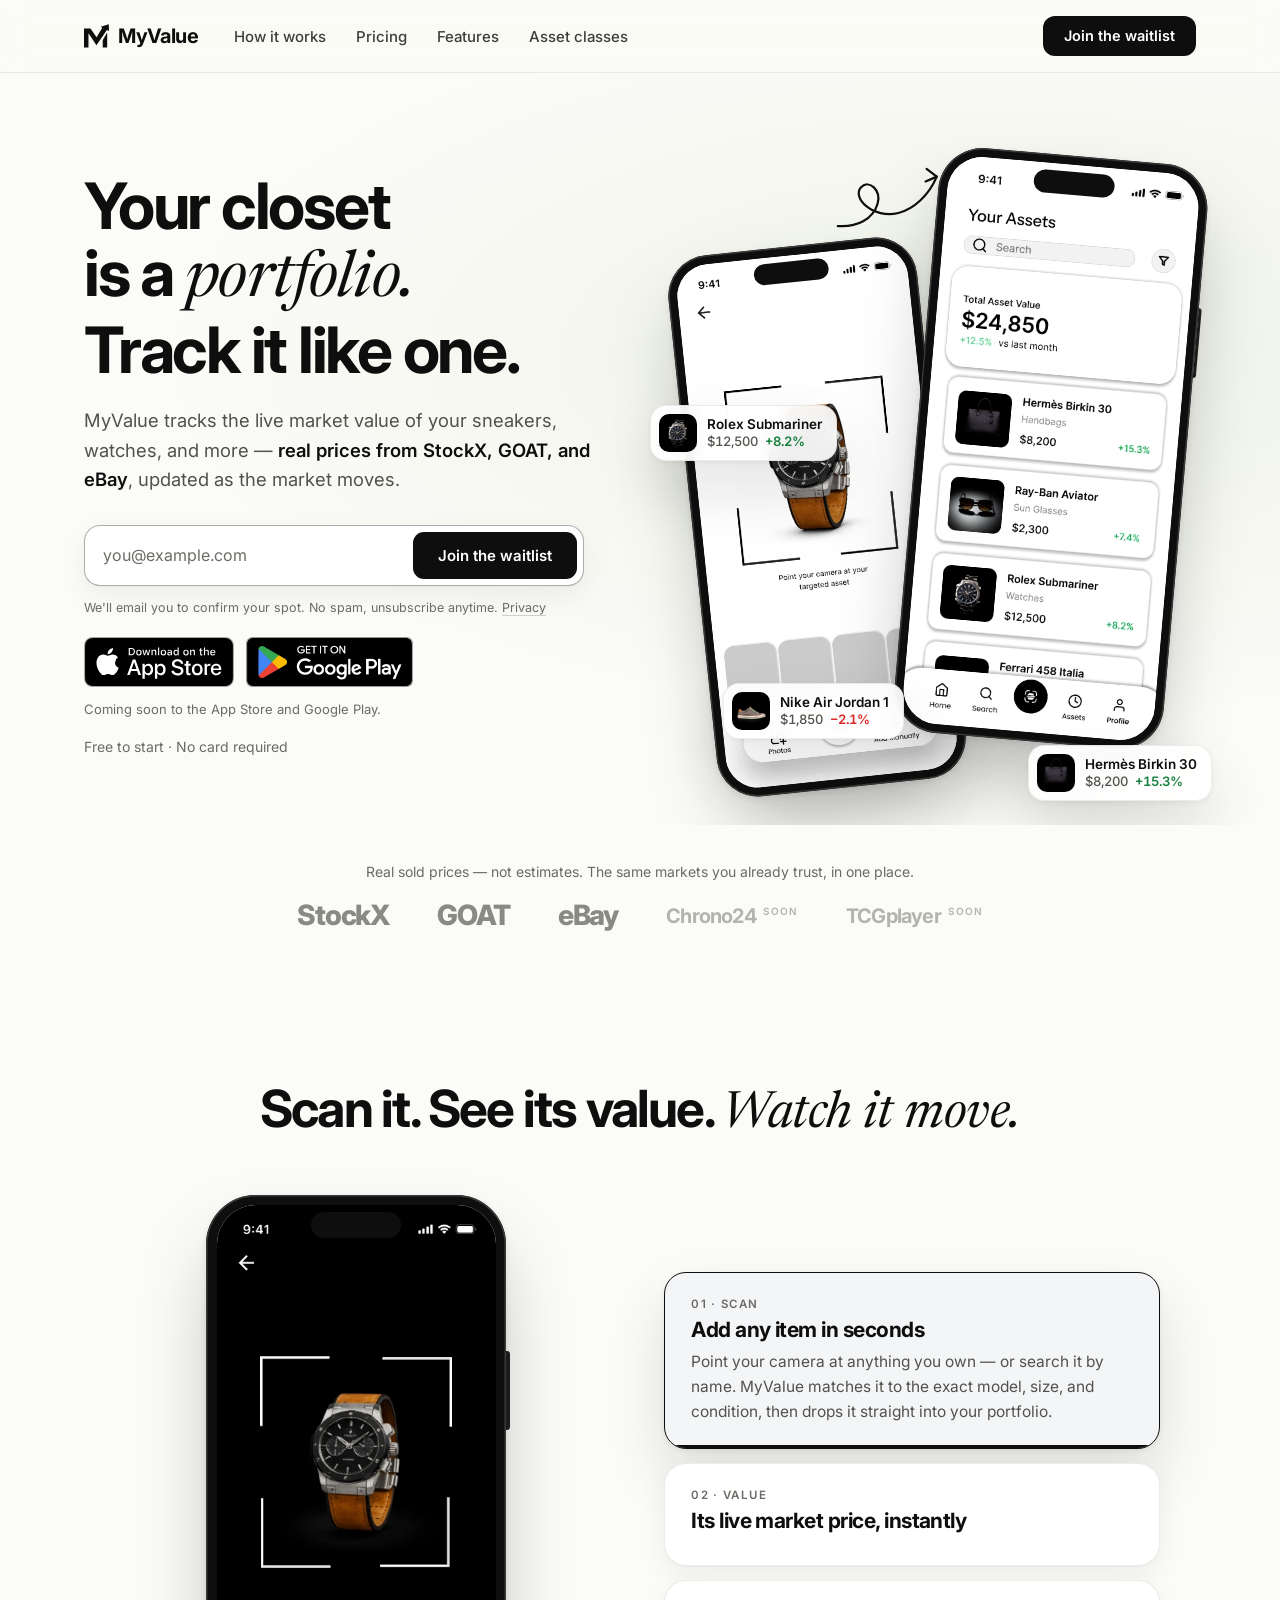
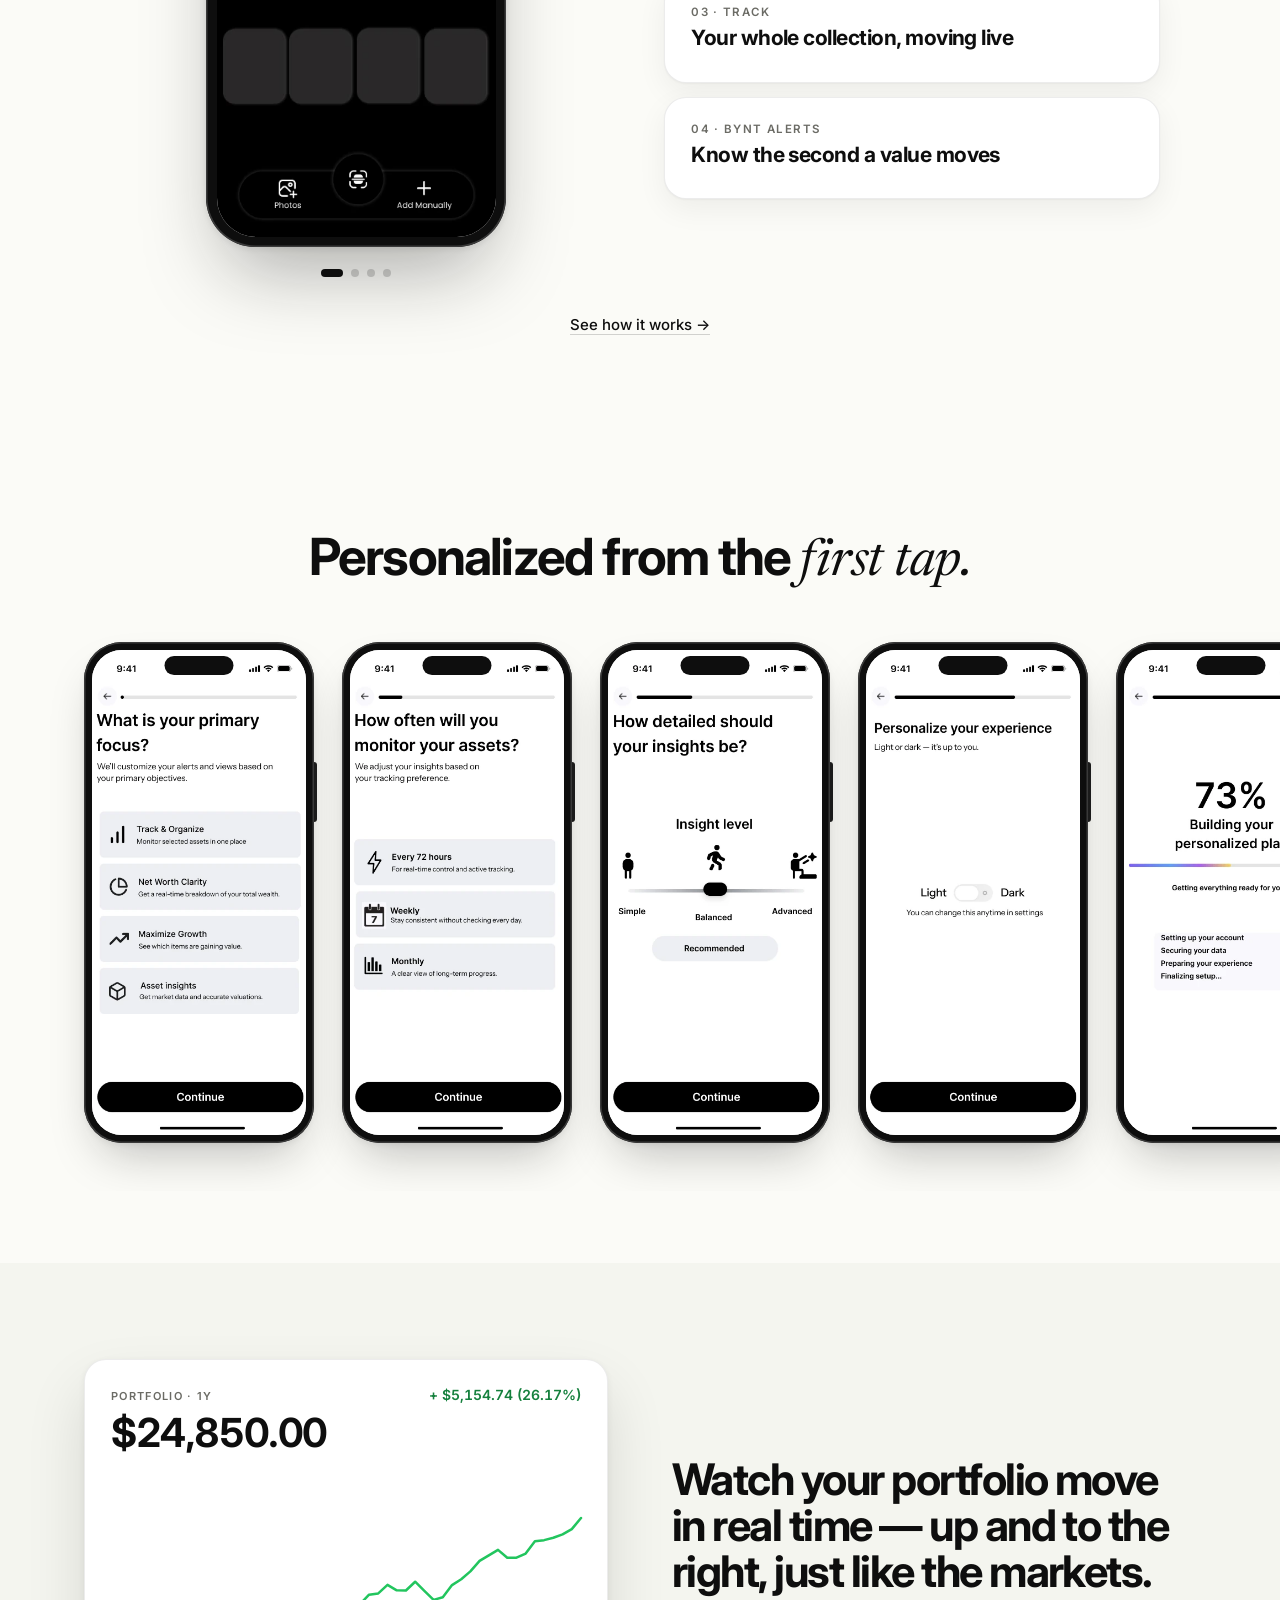
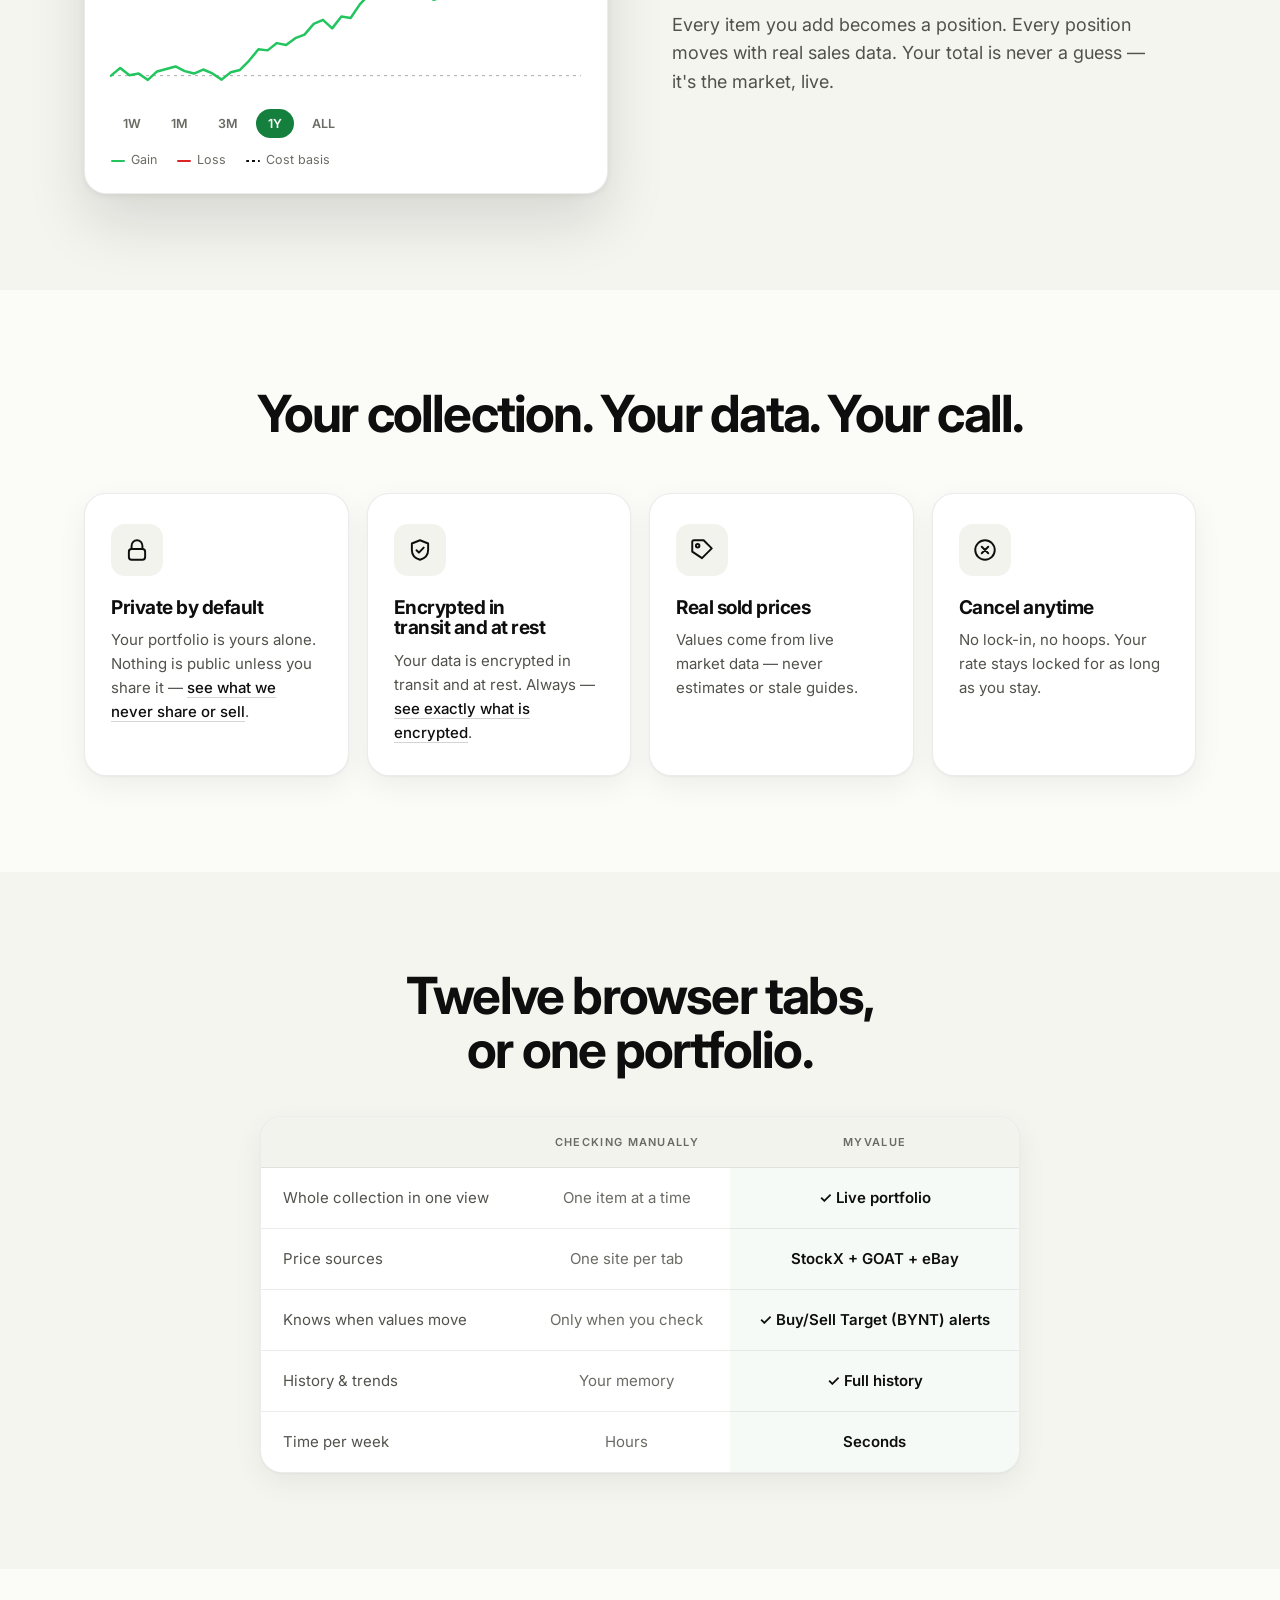
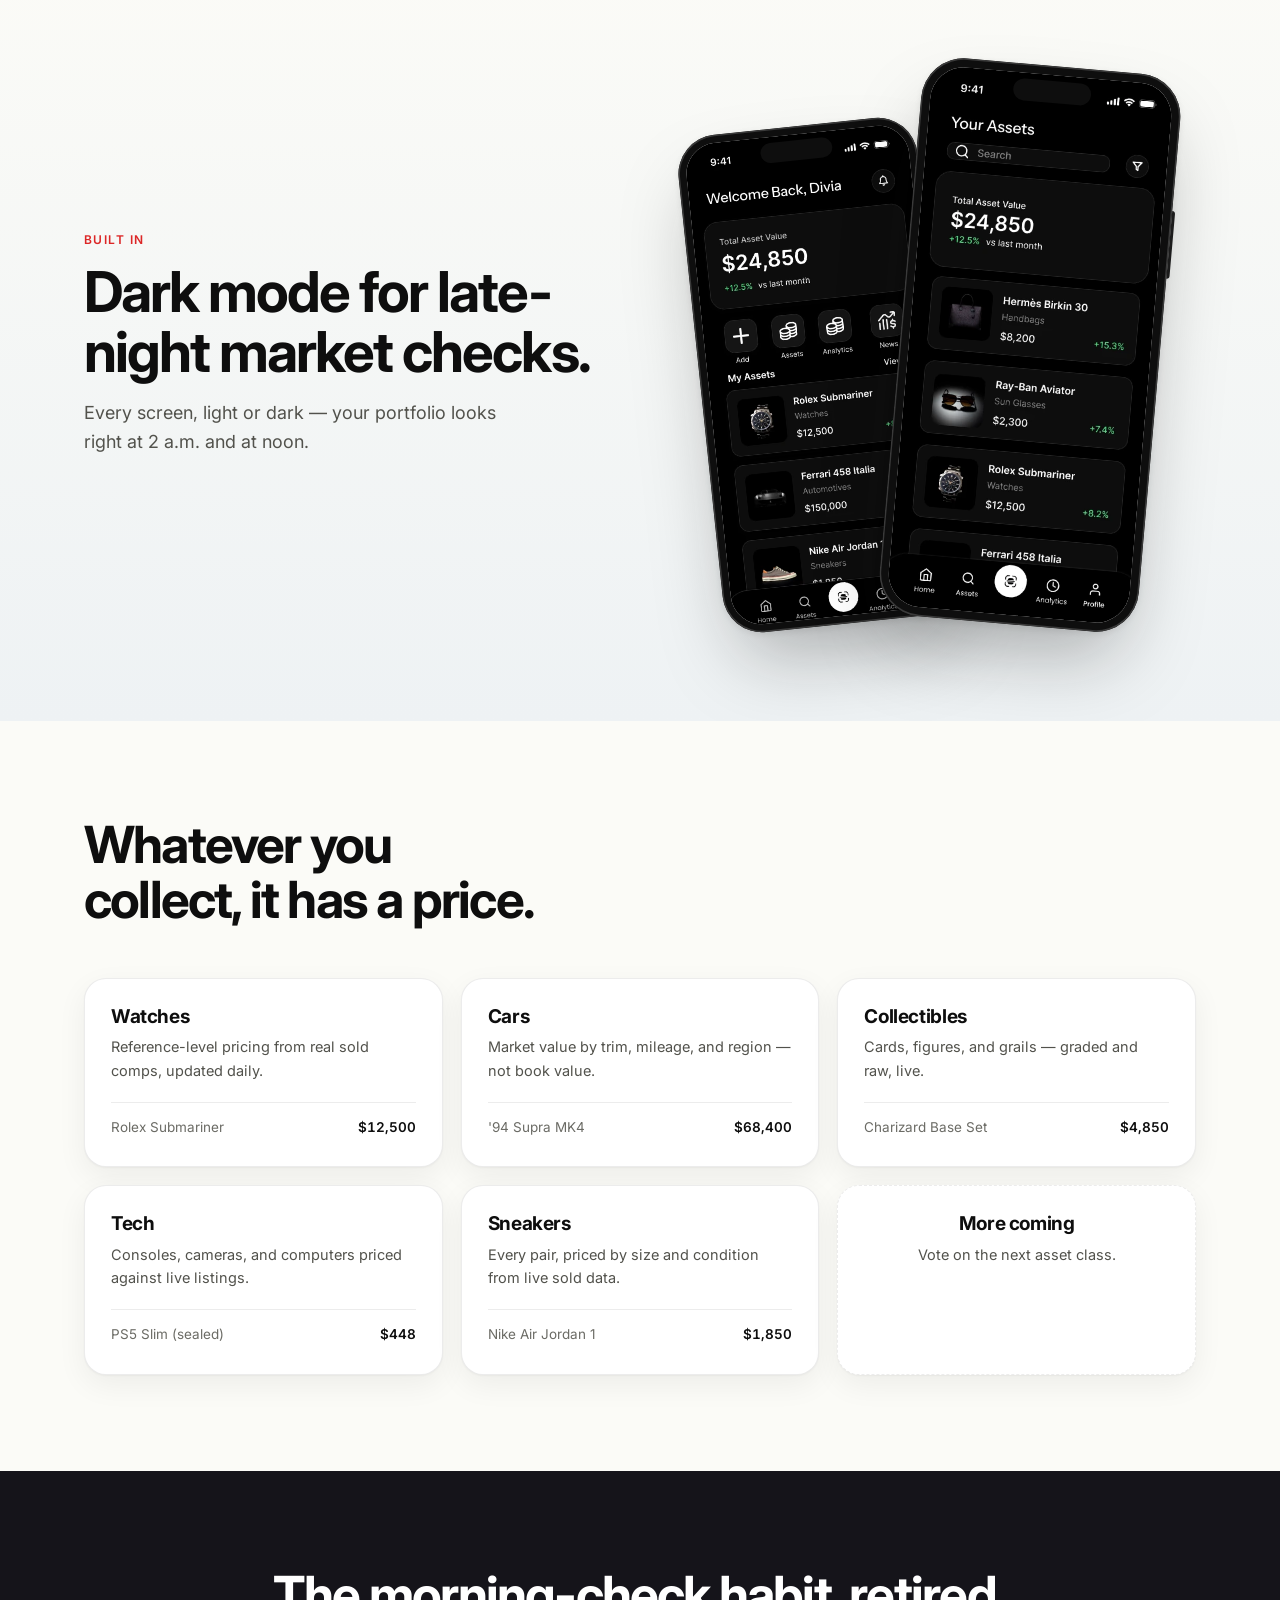
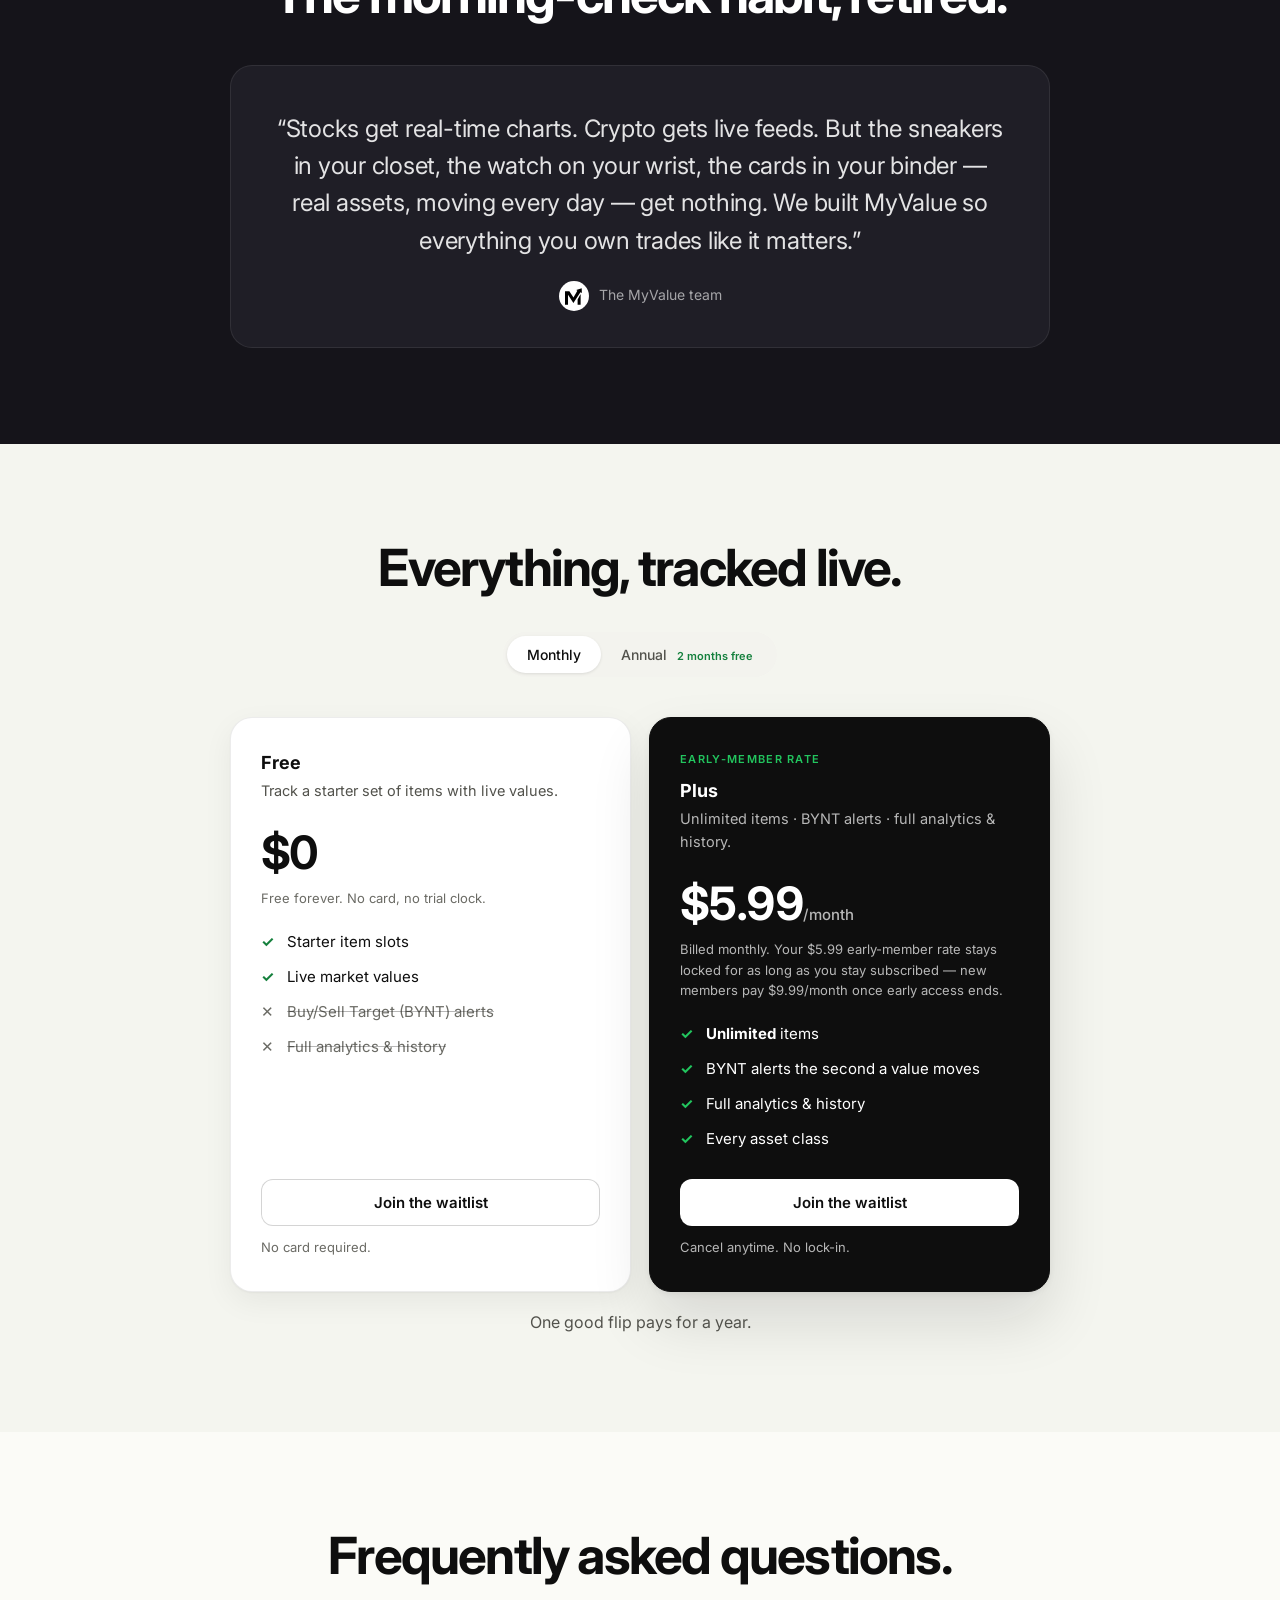
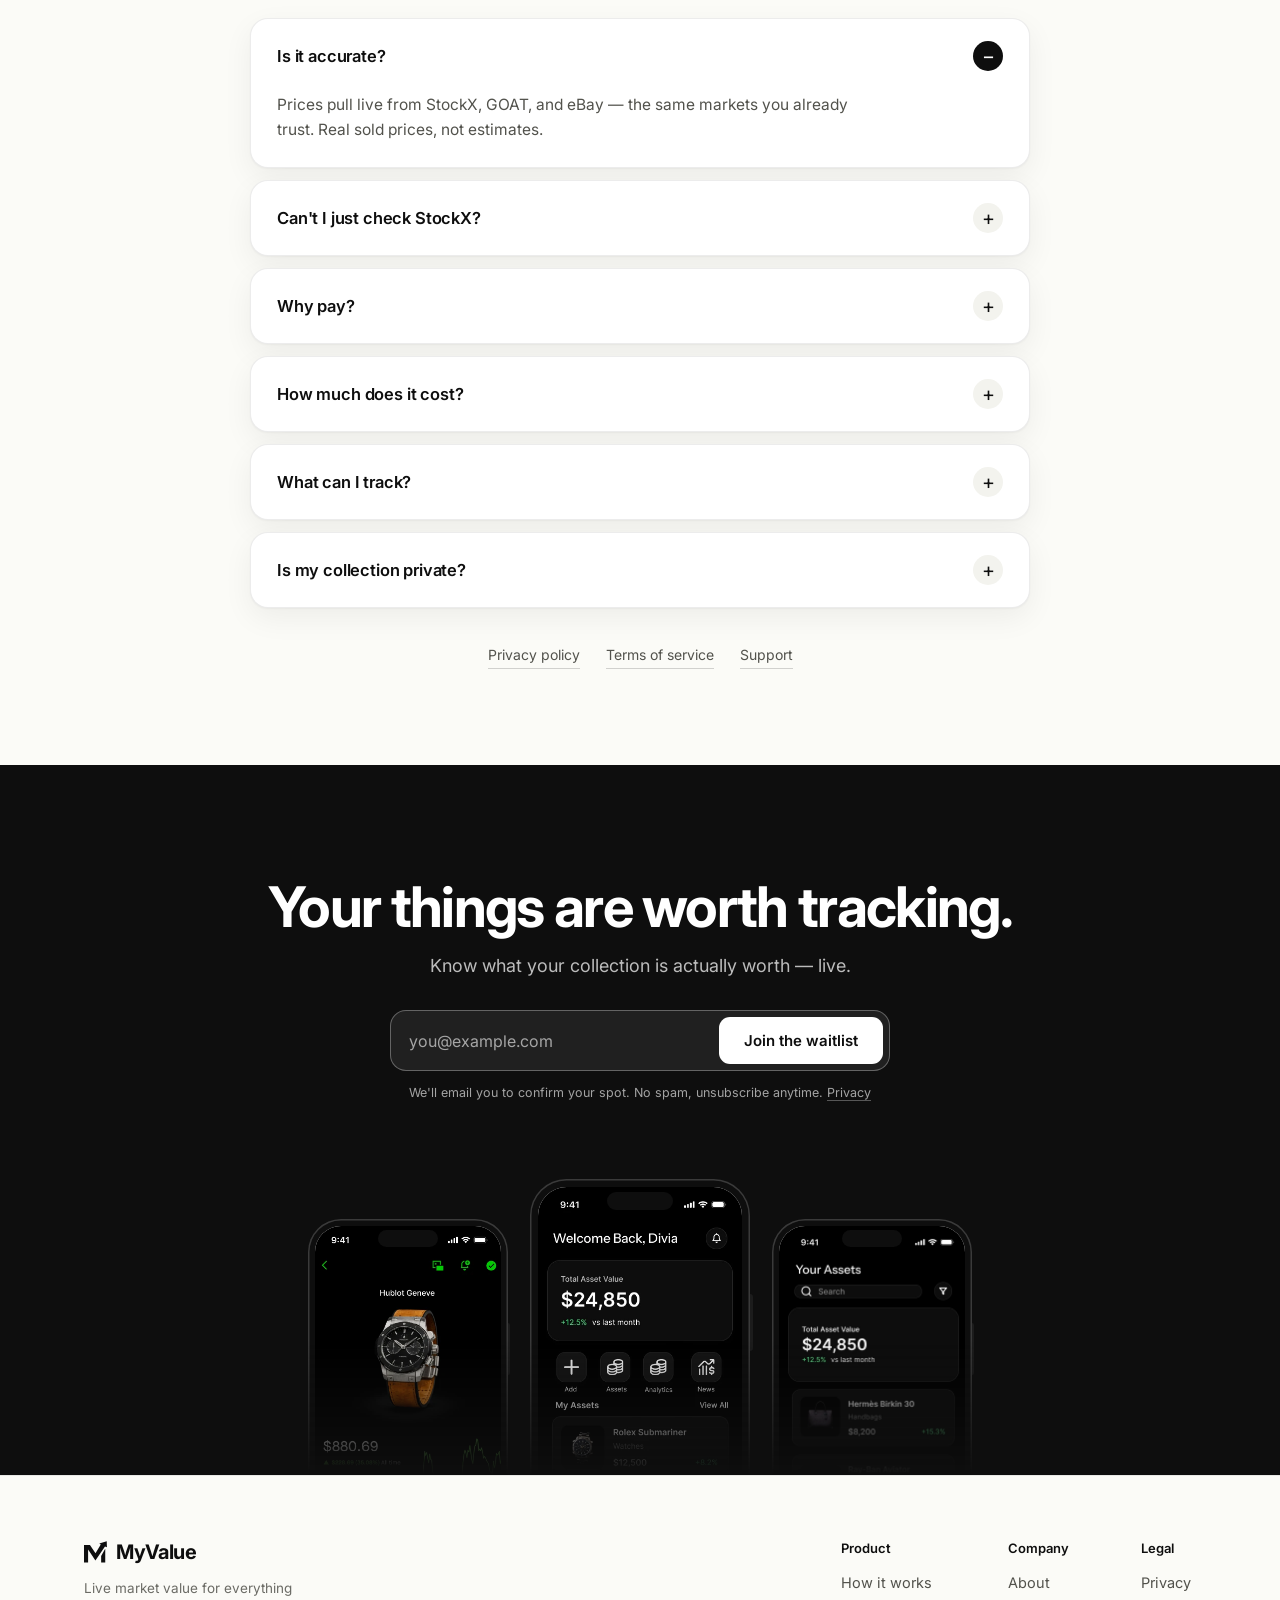
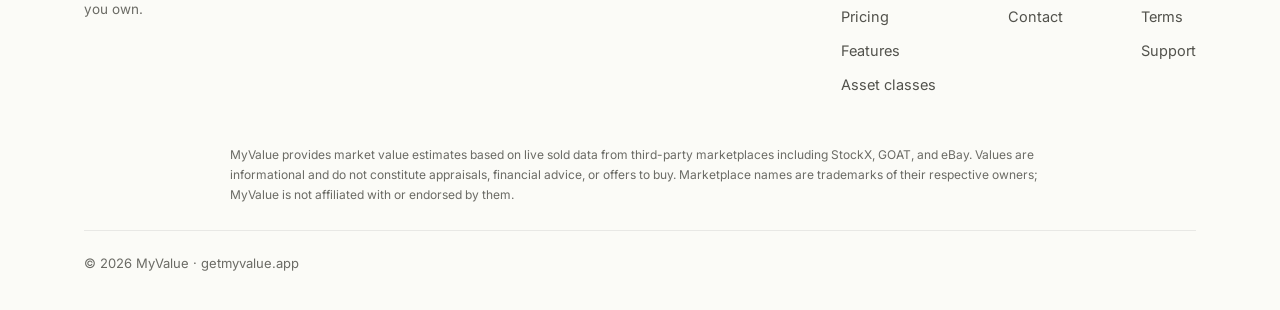
==== commit 376352c1: "Update app mockups, add onboarding showcase and store badges - Replace the eight app screens with th" ====
--- a/index.html
+++ b/index.html
@@ -46,7 +46,7 @@
 <link rel="stylesheet" href="assets/base.css">
 <link rel="stylesheet" href="assets/site.css">
 <link rel="stylesheet" href="assets/home.css">
-<link rel="preload" as="image" href="assets/app/home-light.webp" type="image/webp">
+<link rel="preload" as="image" href="assets/app/assets-light.webp" type="image/webp">
 </head>
 <body>
 <div class="announce" data-announce hidden><div class="wrap"></div></div>
@@ -77,12 +77,17 @@
         <p class="wl-msg" role="status" aria-live="polite"></p>
         <p class="wl-legal">We'll email you to confirm your spot. No spam, unsubscribe anytime. <a href="/privacy#waitlist">Privacy</a></p>
       </div>
-      <p class="hero-note rv"><span data-show="prelaunch">Launching on iPhone · Free to start · No card required</span><span data-show="live">Free on iPhone · No card required · Ready in 30 seconds</span></p>
+      <div class="store-badges rv" data-store-badges>
+        <a class="store-link" data-store="ios" aria-disabled="true"><img src="assets/badges/app-store.svg" alt="Download on the App Store" width="150" height="50"></a>
+        <a class="store-link" data-store="android" aria-disabled="true"><img src="assets/badges/google-play.png" alt="Get it on Google Play" width="169" height="50"></a>
+        <p class="store-soon" data-store-soon>Coming soon to the App Store and Google Play.</p>
+      </div>
+      <p class="hero-note rv"><span data-show="prelaunch">Free to start · No card required</span><span data-show="live">Free to start · No card required · Ready in 30 seconds</span></p>
     </div>
     <div class="home-hero-art" aria-hidden="true">
-      <figure class="device tilt-l scene-a" style="--w:250px"><img src="assets/app/scan-light.webp" alt="" width="640" height="1427" fetchpriority="high"></figure>
+      <figure class="device tilt-l scene-a" style="--w:250px"><img src="assets/app/scan-light.webp" alt="" width="382" height="848" fetchpriority="high"></figure>
       <svg class="scribble" viewBox="0 0 120 70" fill="none"><path d="M4 52c18 6 36 2 44-12 7-12-2-26-12-20-12 8 4 34 30 34 16 0 34-10 46-26" stroke="currentColor" stroke-width="2.2" stroke-linecap="round"/><path d="M104 18l8 10-12 2" stroke="currentColor" stroke-width="2.2" stroke-linecap="round" stroke-linejoin="round"/></svg>
-      <figure class="device tilt-r scene-b" style="--w:270px"><img src="assets/app/home-light.webp" alt="" width="640" height="1414" fetchpriority="high"></figure>
+      <figure class="device tilt-r scene-b" style="--w:270px"><img src="assets/app/assets-light.webp" alt="" width="382" height="848" fetchpriority="high"></figure>
       <div class="chip chip-1"><img src="assets/app/thumb-watch.webp" alt="" width="48" height="48" loading="lazy"><span><b>Rolex Submariner</b><em class="num">$12,500 <i class="up">+8.2%</i></em></span></div>
       <div class="chip chip-2"><img src="assets/app/thumb-bag.webp" alt="" width="48" height="48" loading="lazy"><span><b>Hermès Birkin 30</b><em class="num">$8,200 <i class="up">+15.3%</i></em></span></div>
       <div class="chip chip-3"><img src="assets/app/thumb-sneaker.webp" alt="" width="48" height="48" loading="lazy"><span><b>Nike Air Jordan 1</b><em class="num">$1,850 <i class="dn">−2.1%</i></em></span></div>
@@ -110,10 +115,10 @@
     <div class="feat-grid" data-feats>
       <div class="feat-media">
         <figure class="device" style="--w:300px">
-        <img class="swap on" src="assets/app/scan-dark.webp" alt="MyValue scan screen framing a watch" width="640" height="1400" loading="lazy">
-        <img class="swap" src="assets/app/item-detail-light.webp" alt="MyValue item screen showing a Rolex Submariner value chart" width="640" height="1400" loading="lazy">
-        <img class="swap" src="assets/app/assets-light.webp" alt="MyValue assets screen listing a collection with live values" width="640" height="1400" loading="lazy">
-        <img class="swap" src="assets/app/item-detail-dark.webp" alt="MyValue item screen with alert controls and an all-time chart" width="640" height="1400" loading="lazy">
+        <img class="swap on" src="assets/app/scan-dark.webp" alt="MyValue scan screen framing a watch" width="382" height="848" loading="lazy">
+        <img class="swap" src="assets/app/item-detail-light.webp" alt="MyValue item screen showing a Rolex Submariner value chart" width="382" height="848" loading="lazy">
+        <img class="swap" src="assets/app/home-dark.webp" alt="MyValue home screen with total asset value and each item's live price" width="382" height="848" loading="lazy">
+        <img class="swap" src="assets/app/item-detail-dark.webp" alt="MyValue item screen with alert controls and an all-time chart" width="382" height="848" loading="lazy">
         </figure>
         <div class="feat-dots" aria-hidden="true"><i class="on"></i><i></i><i></i><i></i></div>
       </div>
@@ -133,6 +138,23 @@
       </div>
     </div>
     <p class="hiw-more rv"><a class="ulink" href="/how-it-works">See how it works →</a></p>
+  </div>
+</section>
+
+<!-- ============ ONBOARDING ============ -->
+<section class="onboard">
+  <div class="wrap">
+    <div class="sec-head center rv">
+      <h2 class="display">Personalized from the <em class="accent">first tap.</em></h2>
+    </div>
+  </div>
+  <div class="onboard-rail" tabindex="0" role="region" aria-label="MyValue onboarding screens (scrolls sideways)">
+      <figure class="device" style="--w:230px"><img src="assets/app/onb-focus.webp" alt="Onboarding: choose your primary focus — track, net worth, growth or insights" width="402" height="874" loading="lazy"></figure>
+      <figure class="device" style="--w:230px"><img src="assets/app/onb-frequency.webp" alt="Onboarding: pick how often you check your assets" width="402" height="874" loading="lazy"></figure>
+      <figure class="device" style="--w:230px"><img src="assets/app/onb-insights.webp" alt="Onboarding: set how detailed your insights should be" width="402" height="874" loading="lazy"></figure>
+      <figure class="device" style="--w:230px"><img src="assets/app/onb-theme.webp" alt="Onboarding: choose light or dark mode" width="402" height="874" loading="lazy"></figure>
+      <figure class="device" style="--w:230px"><img src="assets/app/onb-building.webp" alt="Onboarding: building your personalized plan" width="402" height="874" loading="lazy"></figure>
+      <figure class="device" style="--w:230px"><img src="assets/app/onb-plan.webp" alt="Onboarding: your plan is ready, with daily, weekly and monthly recommendations" width="402" height="874" loading="lazy"></figure>
   </div>
 </section>
 
@@ -202,8 +224,8 @@
       <p class="mode-sub">Every screen, light or dark — your portfolio looks right at 2&nbsp;a.m. and at noon.</p>
     </div>
     <div class="mode-art" aria-hidden="true">
-      <figure class="device tilt-l" style="--w:240px"><img src="assets/app/home-dark.webp" alt="" width="640" height="1420" loading="lazy"></figure>
-      <figure class="device tilt-r" style="--w:260px"><img src="assets/app/assets-dark.webp" alt="" width="640" height="1420" loading="lazy"></figure>
+      <figure class="device tilt-l" style="--w:240px"><img src="assets/app/home-dark.webp" alt="" width="382" height="848" loading="lazy"></figure>
+      <figure class="device tilt-r" style="--w:260px"><img src="assets/app/assets-dark.webp" alt="" width="382" height="848" loading="lazy"></figure>
     </div>
   </div>
 </section>
--- a/assets/home.css
+++ b/assets/home.css
@@ -11,6 +11,23 @@
 .home-hero .sub b{color:var(--text);font-weight:600;}
 .hero-note{font-size:14px;color:var(--text-faint);margin-top:16px;}
 
+/* ---------- store badges (hero) ---------- */
+.store-badges{display:flex;flex-wrap:wrap;align-items:center;gap:12px;margin-top:20px;}
+.store-link{display:block;line-height:0;border-radius:10px;transition:transform .15s ease,opacity .15s ease;}
+.store-link img{height:50px;width:auto;display:block;}
+.store-link[href]:hover{transform:translateY(-2px);}
+.store-link[aria-disabled="true"]{cursor:default;}
+.store-soon{flex-basis:100%;font-size:13px;color:var(--text-faint);}
+html[data-site-mode="live"] .home-hero [data-store-badges]{display:none;} /* live mode renders the device-aware CTA in the form slot */
+
+/* ---------- onboarding rail ---------- */
+.onboard{overflow:hidden;padding-bottom:72px;}
+.onboard .sec-head{margin-bottom:40px;}
+.onboard-rail{display:flex;gap:28px;overflow-x:auto;scroll-snap-type:x mandatory;padding:12px max(24px,calc((100vw - var(--max))/2 + 24px)) 48px;scrollbar-width:thin;-webkit-overflow-scrolling:touch;}
+.onboard-rail .device{scroll-snap-align:center;box-shadow:inset 0 0 0 1.5px #3A3A3A,0 2px 6px rgba(0,0,0,.06),0 24px 48px -16px rgba(17,17,17,.28);}
+.onboard-rail:focus-visible{outline:2px solid var(--ink);outline-offset:-2px;}
+@media (min-width:1500px){.onboard-rail{justify-content:center;}}
+
 .home-hero-art{position:relative;height:620px;}
 .home-hero-art .scene-a{position:absolute;left:4%;top:90px;z-index:1;}
 .home-hero-art .scene-b{position:absolute;right:2%;top:0;z-index:2;}
@@ -21,7 +38,7 @@
 .chip em{font-style:normal;color:var(--text-dim);}
 .chip i{font-style:normal;font-weight:600;margin-left:4px;}
 .chip-1{left:-4%;top:250px;}
-.chip-2{right:-1%;top:330px;animation-delay:-2s;}
+.chip-2{right:-3%;top:590px;animation-delay:-2s;}
 .chip-3{left:10%;bottom:36px;animation-delay:-4s;}
 @keyframes float{0%,100%{transform:translateY(0);}50%{transform:translateY(-8px);}}
 
@@ -118,6 +135,8 @@
   .logos-row{gap:26px;}
   .wordmark{font-size:22px;}
   .feat-media .device{--w:250px!important;}
+  .onboard-rail .device{--w:200px!important;}
+  .store-link img{height:44px;}
   .final-devices .device:first-child,.final-devices .device:last-child{display:none;}
   .founder{padding:30px 22px;}
 }
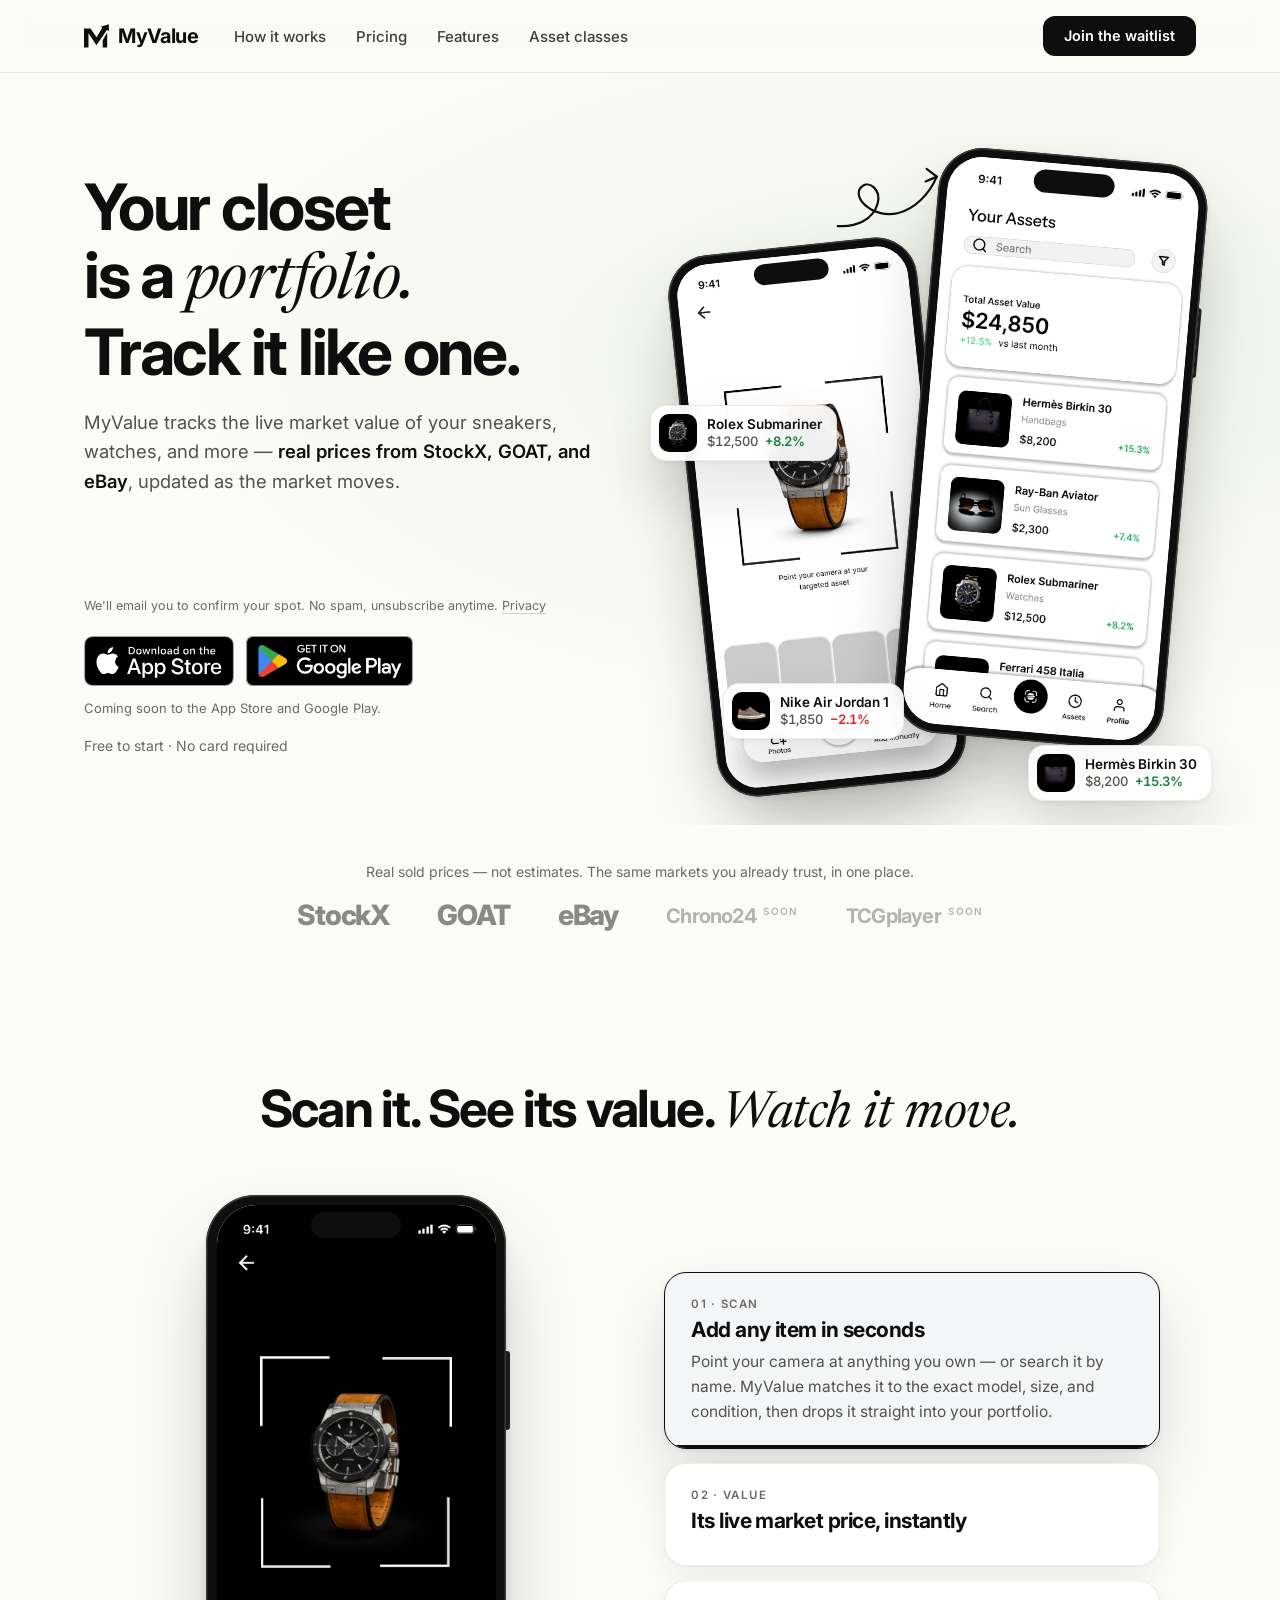
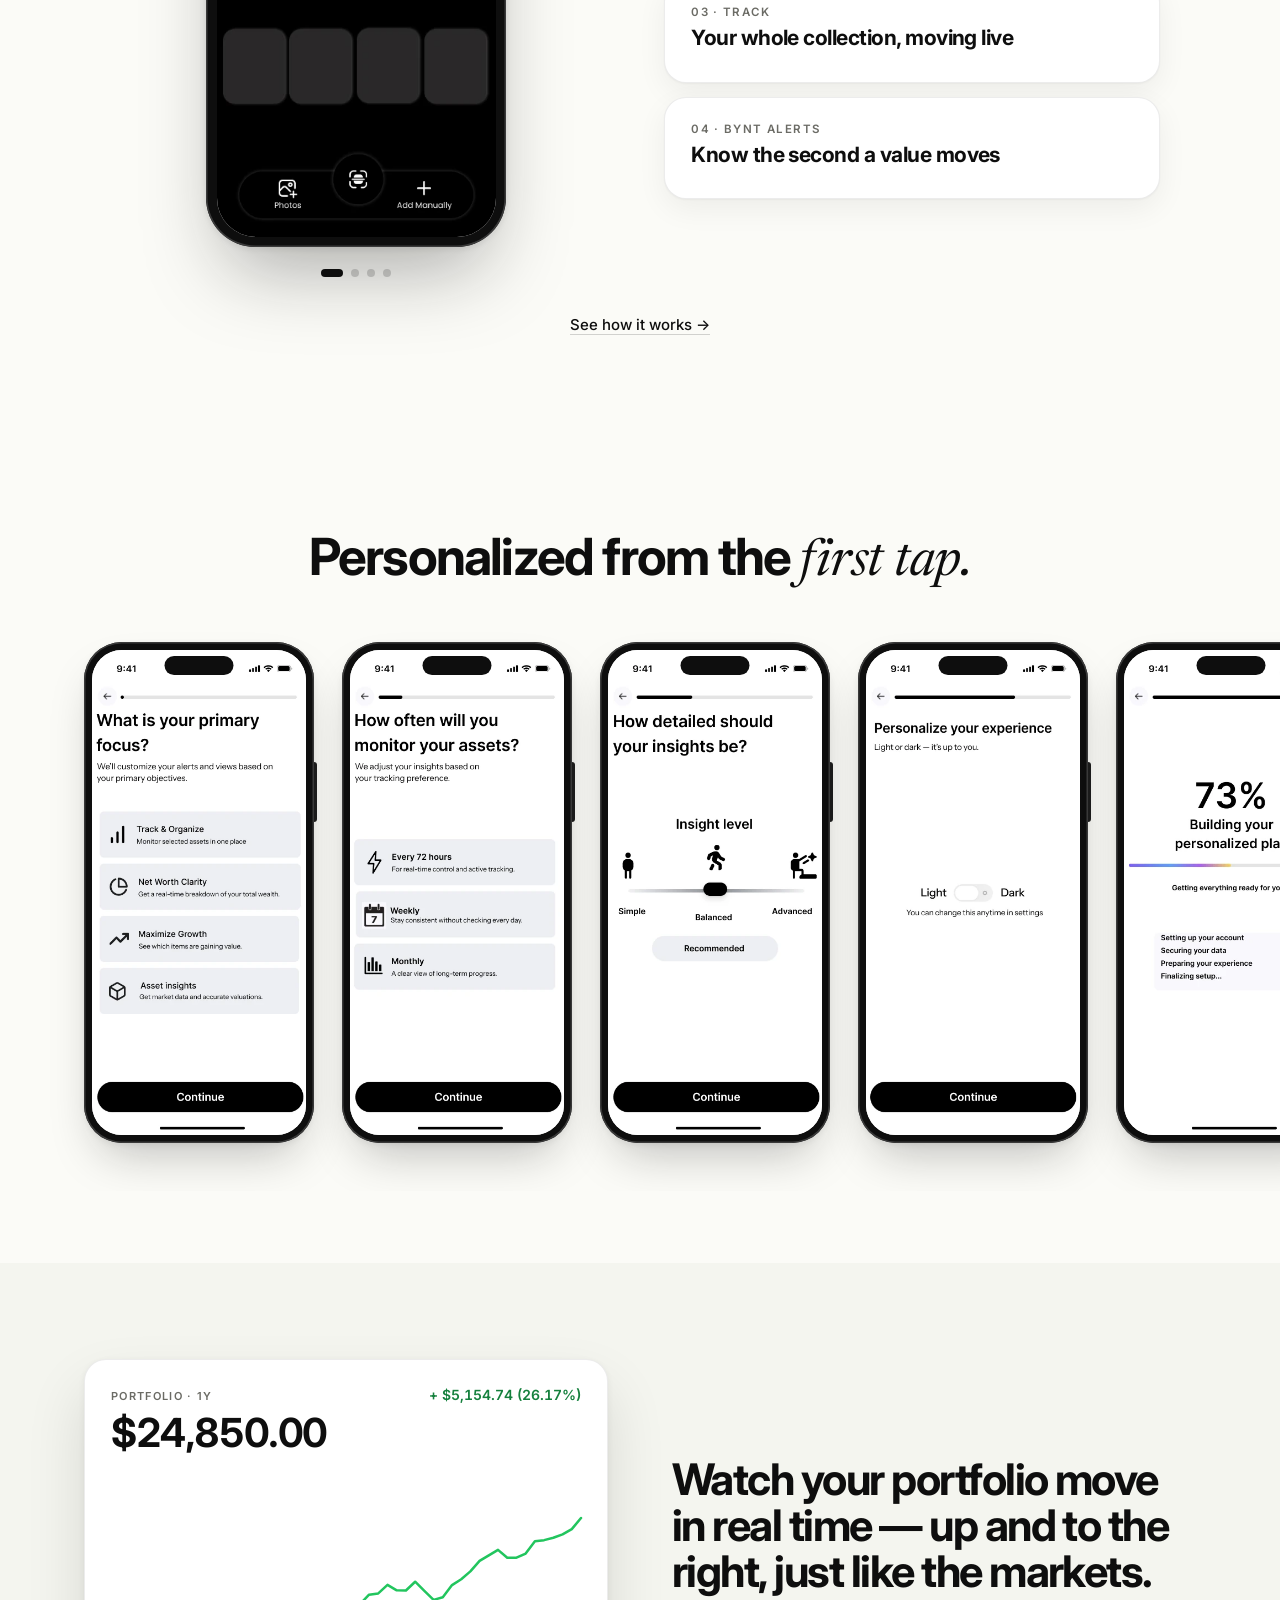
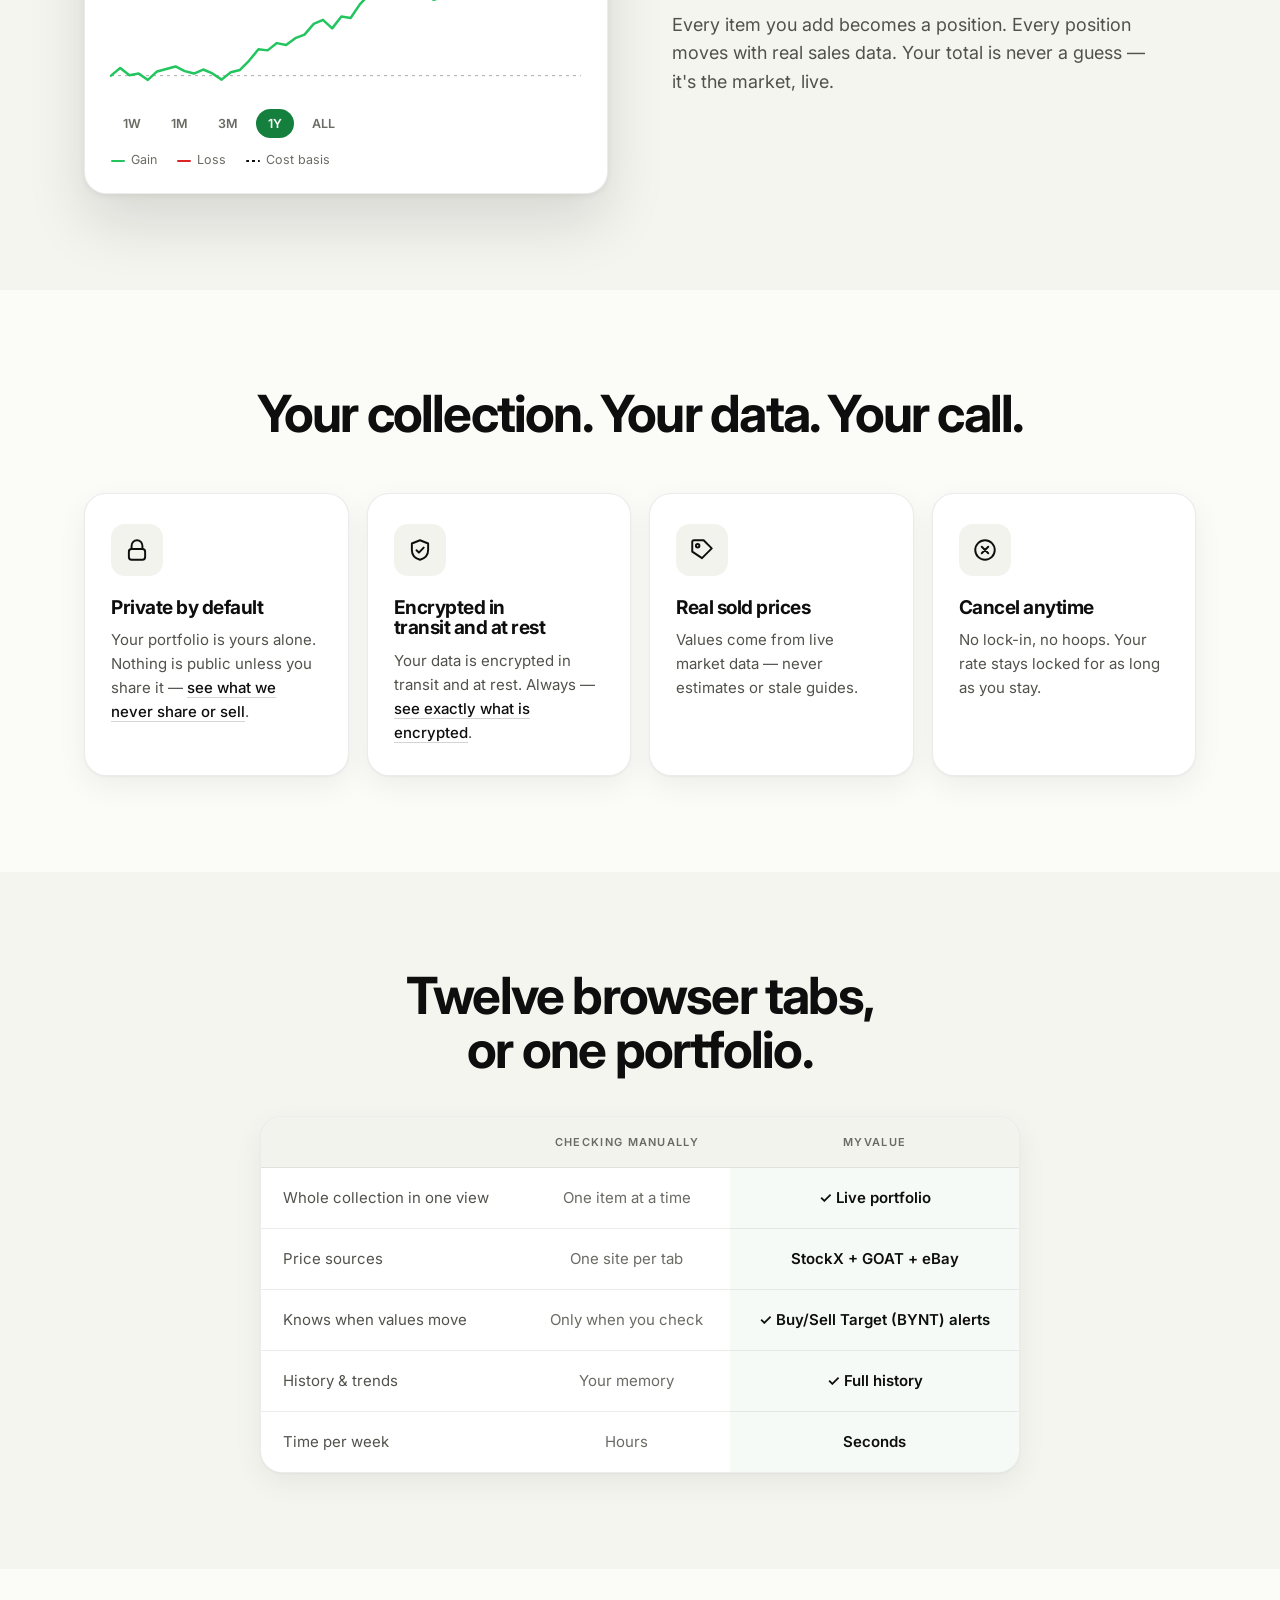
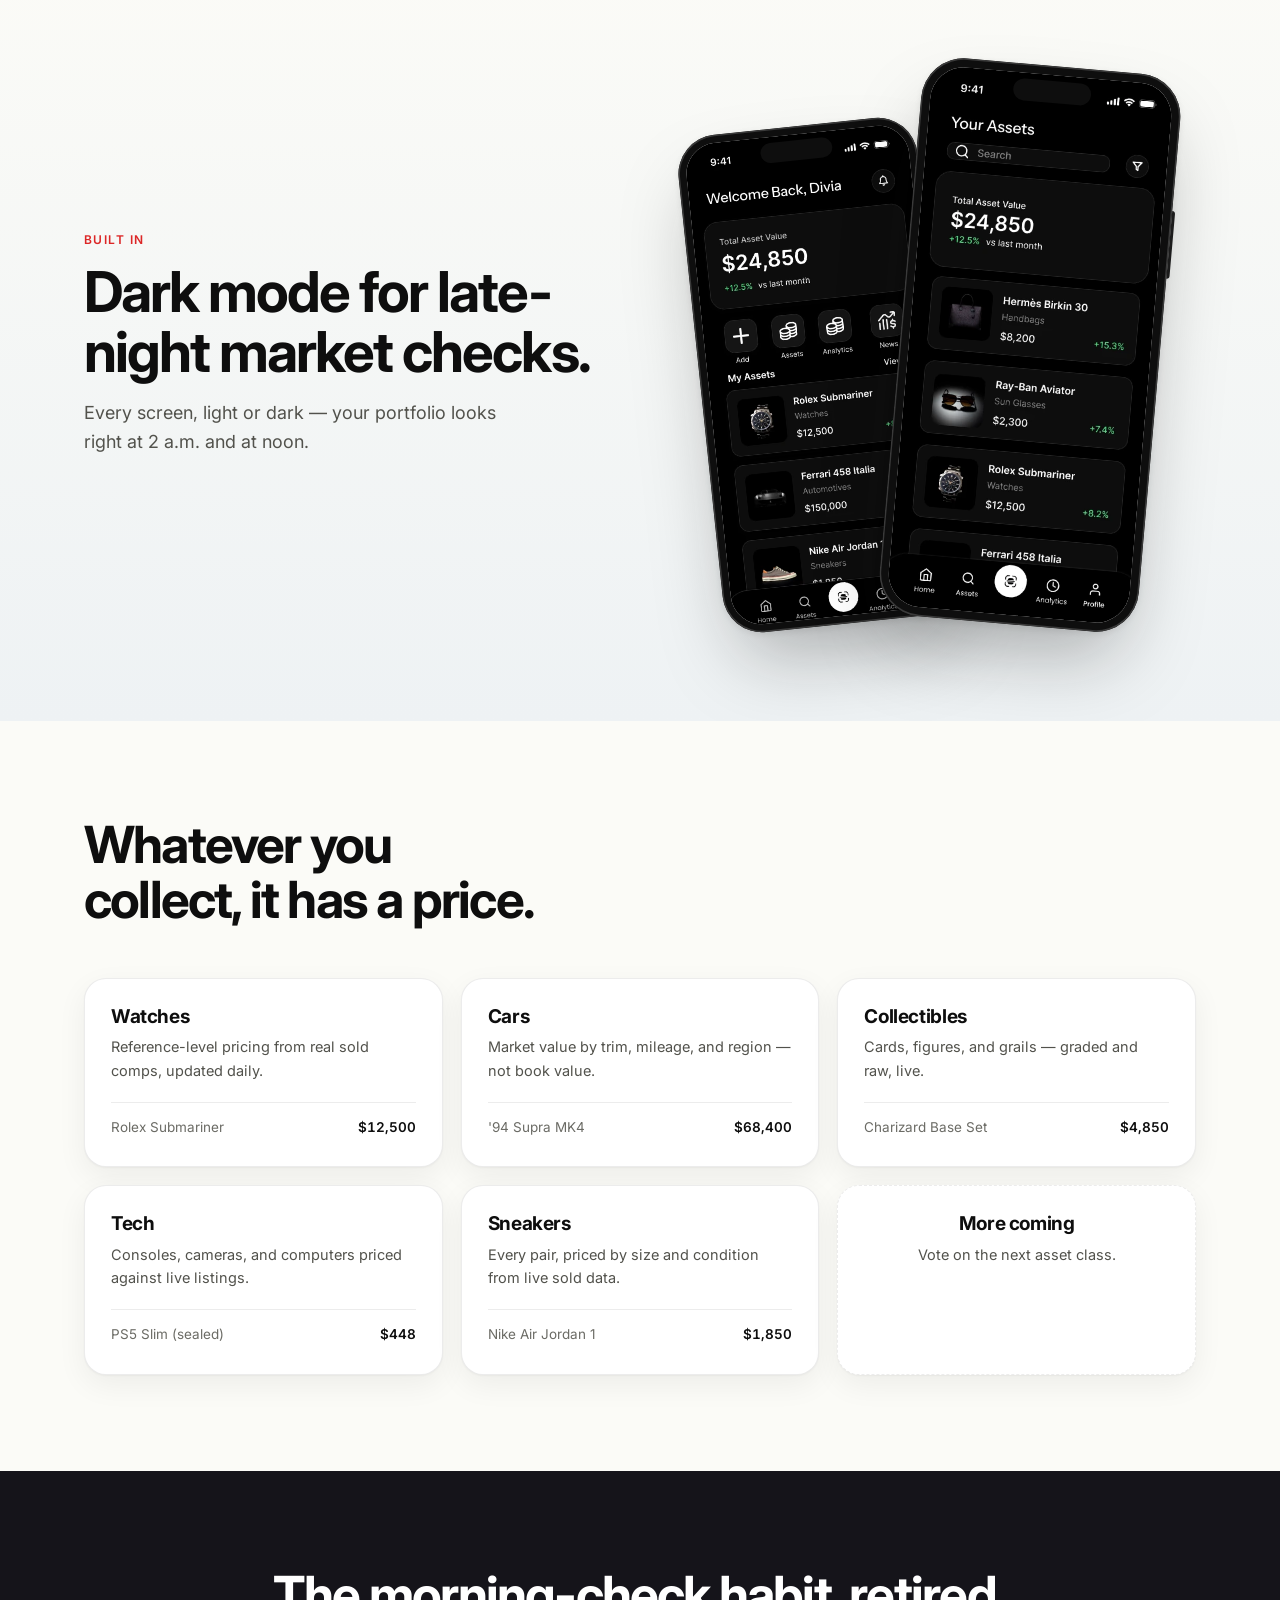
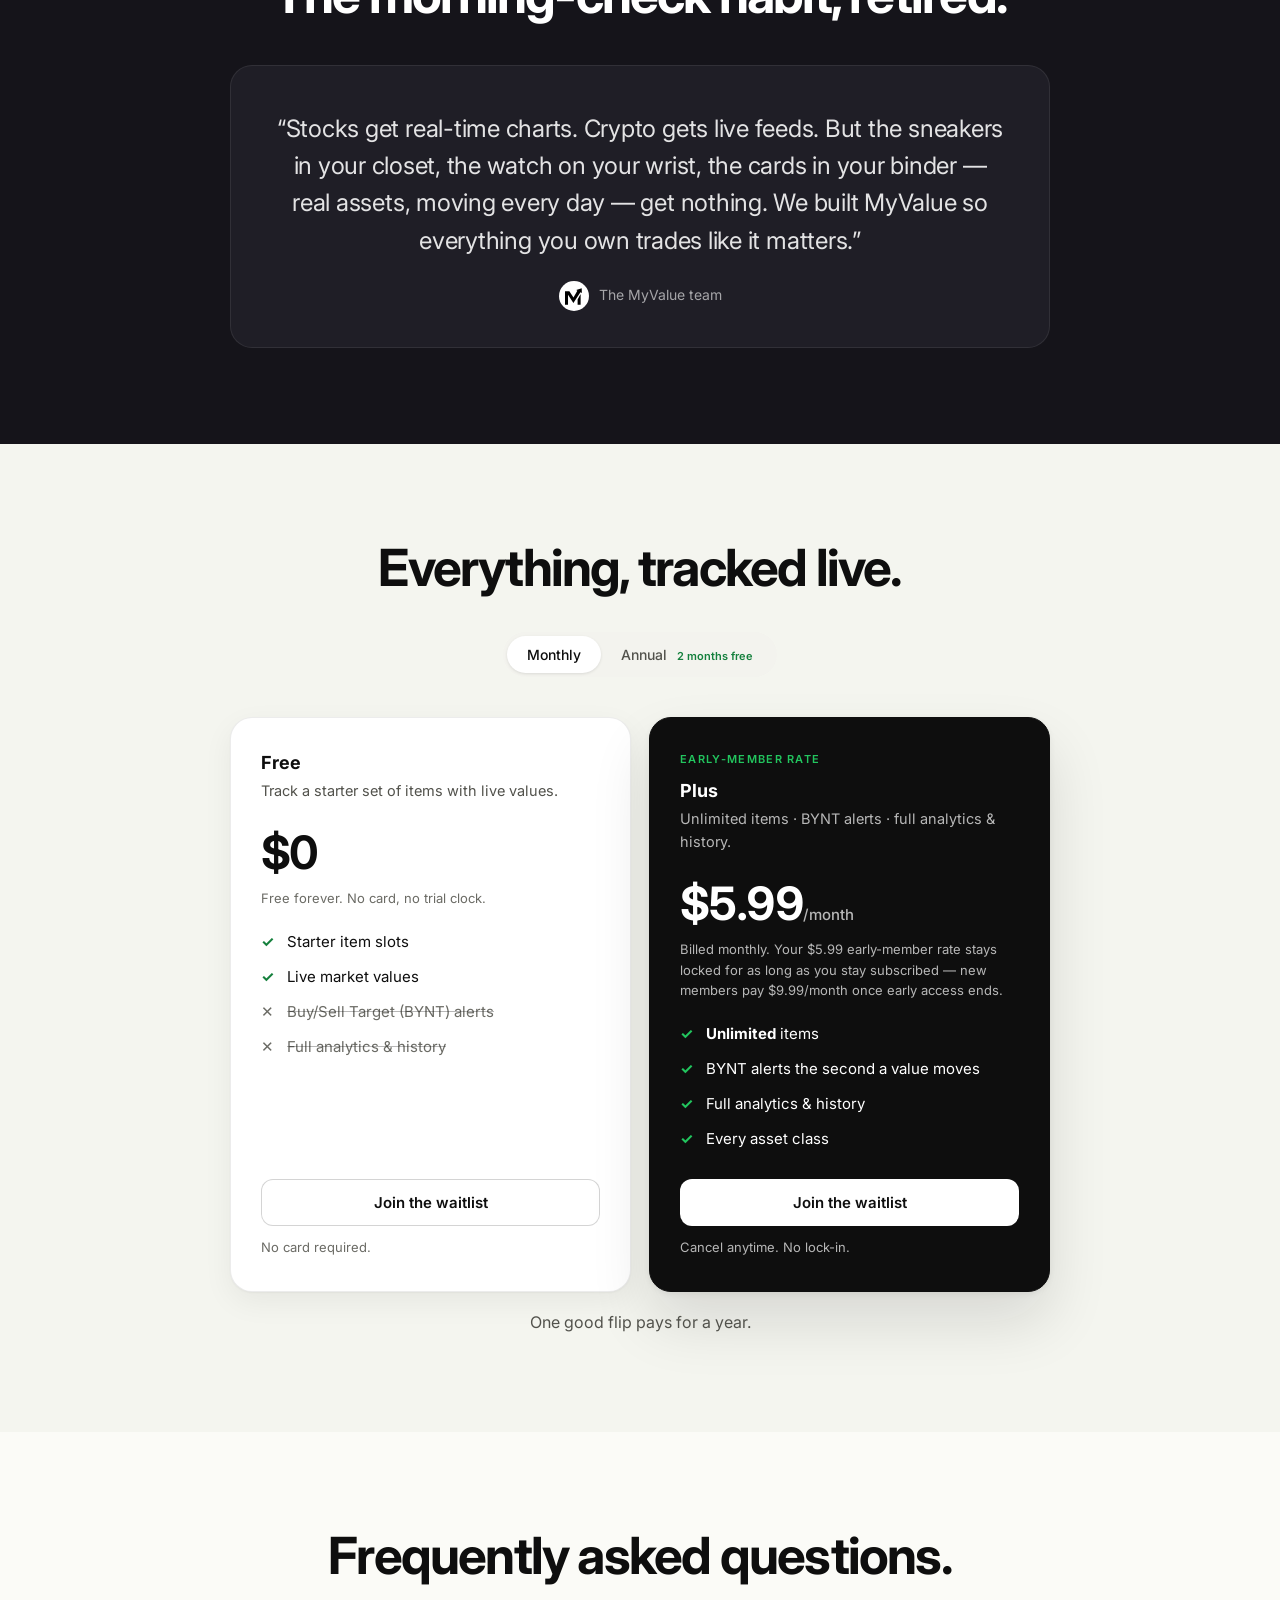
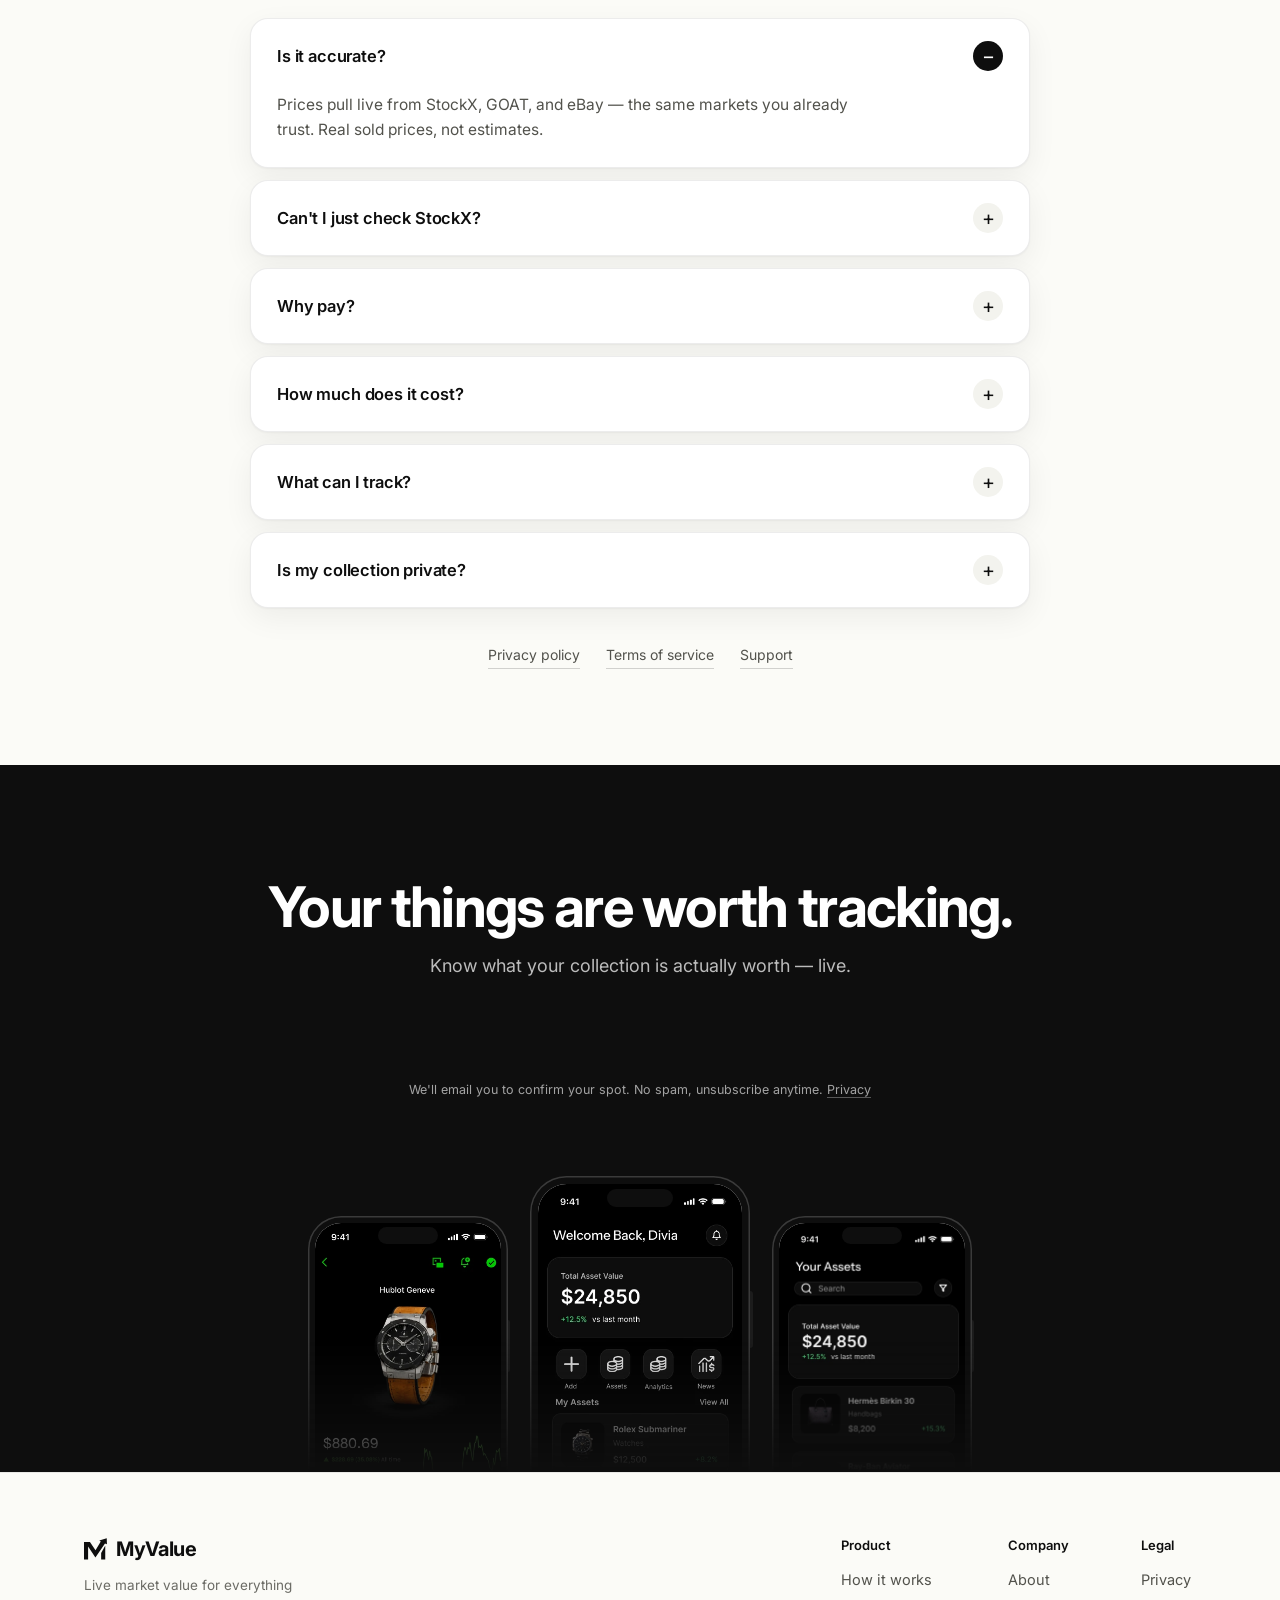
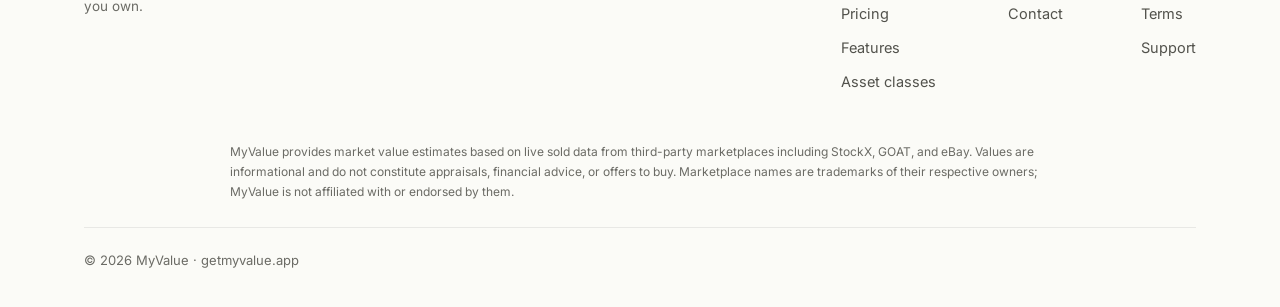
==== commit 1469a8a6: "Switch all waitlist forms to the LaunchList embed - Replace the 9 self-hosted waitlist forms (8 page" ====
--- a/index.html
+++ b/index.html
@@ -27,6 +27,7 @@
 <!-- Live mode: uncomment with the real App Store id to show Safari's native Smart App Banner. -->
 <!-- <meta name="apple-itunes-app" content="app-id=0000000000"> -->
 <script src="assets/config.js"></script>
+<script src="https://embed.getlaunchlist.com/v1/embed.js" async></script>
 <script type="application/ld+json">
 {"@context":"https://schema.org","@graph":[
 {"@type":"Organization","@id":"https://getmyvalue.app/#org","name":"MyValue","url":"https://getmyvalue.app/","logo":"https://myvalue-nine.vercel.app/logo.png","sameAs":[]},
@@ -67,14 +68,7 @@
       <h1 class="display rv">Your closet is a <em class="accent">portfolio.</em><br>Track it like one.</h1>
       <p class="sub rv">MyValue tracks the live market value of your sneakers, watches, and more — <b>real prices from StockX, GOAT, and eBay</b>, updated as the market moves.</p>
       <div class="wl rv" data-wl data-source="hero">
-        <form class="wl-form" data-waitlist action="/api/waitlist" method="post">
-          <label class="sr-only" for="wl-hero">Email address</label>
-          <input id="wl-hero" type="email" name="email" autocomplete="email" required placeholder="you@example.com">
-          <input type="hidden" name="ref"><input type="hidden" name="utm"><input type="hidden" name="source" value="hero">
-          <input type="text" name="company" class="hp" tabindex="-1" autocomplete="off" aria-hidden="true">
-          <button class="btn btn-primary" type="submit">Join the waitlist</button>
-        </form>
-        <p class="wl-msg" role="status" aria-live="polite"></p>
+        <div class="ll-form" data-launchlist-form="frm_nqkpffdnjhf4"></div>
         <p class="wl-legal">We'll email you to confirm your spot. No spam, unsubscribe anytime. <a href="/privacy#waitlist">Privacy</a></p>
       </div>
       <div class="store-badges rv" data-store-badges>
@@ -337,14 +331,7 @@
     <h2>Your things are worth tracking.</h2>
     <p>Know what your collection is actually worth — live.</p>
     <div class="wl" data-wl data-source="home-final">
-      <form class="wl-form" data-waitlist action="/api/waitlist" method="post">
-        <label class="sr-only" for="wl-home-final">Email address</label>
-        <input id="wl-home-final" type="email" name="email" autocomplete="email" required placeholder="you@example.com">
-        <input type="hidden" name="ref"><input type="hidden" name="utm"><input type="hidden" name="source" value="home-final">
-        <input type="text" name="company" class="hp" tabindex="-1" autocomplete="off" aria-hidden="true">
-        <button class="btn btn-primary" type="submit">Join the waitlist</button>
-      </form>
-      <p class="wl-msg" role="status" aria-live="polite"></p>
+      <div class="ll-form" data-launchlist-form="frm_nqkpffdnjhf4"></div>
       <p class="wl-legal">We'll email you to confirm your spot. No spam, unsubscribe anytime. <a href="/privacy#waitlist">Privacy</a></p>
     </div>
     <div class="final-devices" aria-hidden="true"><figure class="device" style="--w:200px"><img src="assets/app/item-detail-dark.webp" alt="" loading="lazy"></figure><figure class="device" style="--w:220px"><img src="assets/app/home-dark.webp" alt="" loading="lazy"></figure><figure class="device" style="--w:200px"><img src="assets/app/assets-dark.webp" alt="" loading="lazy"></figure></div>
--- a/assets/site.css
+++ b/assets/site.css
@@ -191,3 +191,9 @@
   .center .store-cta,.final .store-cta,.invert .store-cta,.ctaband .store-cta,.solo .store-cta{align-items:center;}
   .store-side{max-width:none;align-self:stretch;}
 }
+
+/* ---------- LaunchList waitlist embed ----------
+   The form itself renders in LaunchList's shadow DOM (style it in the LaunchList
+   dashboard). This only reserves space so the page doesn't jump while it loads. */
+.ll-form{min-height:58px;}
+.center .ll-form,.final .ll-form,.invert .ll-form,.ctaband .ll-form,.solo .ll-form{margin-left:auto;margin-right:auto;}
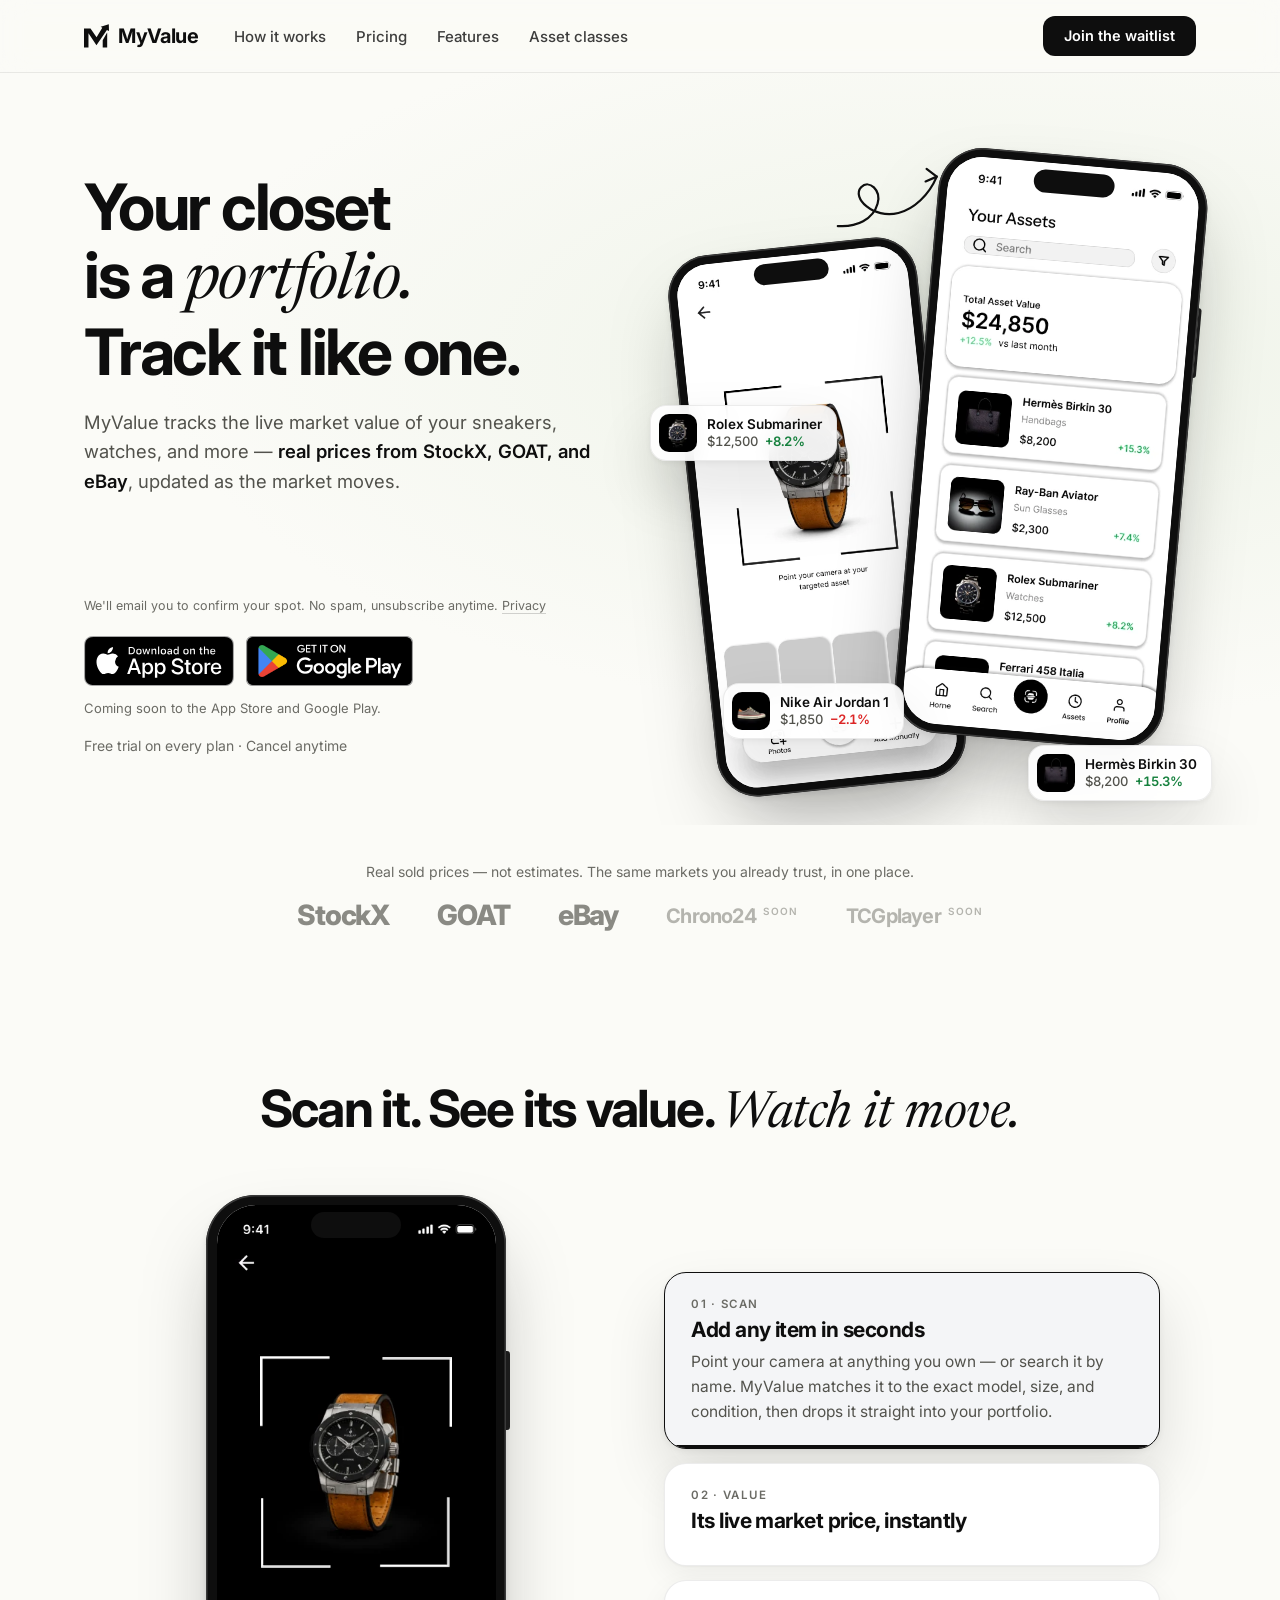
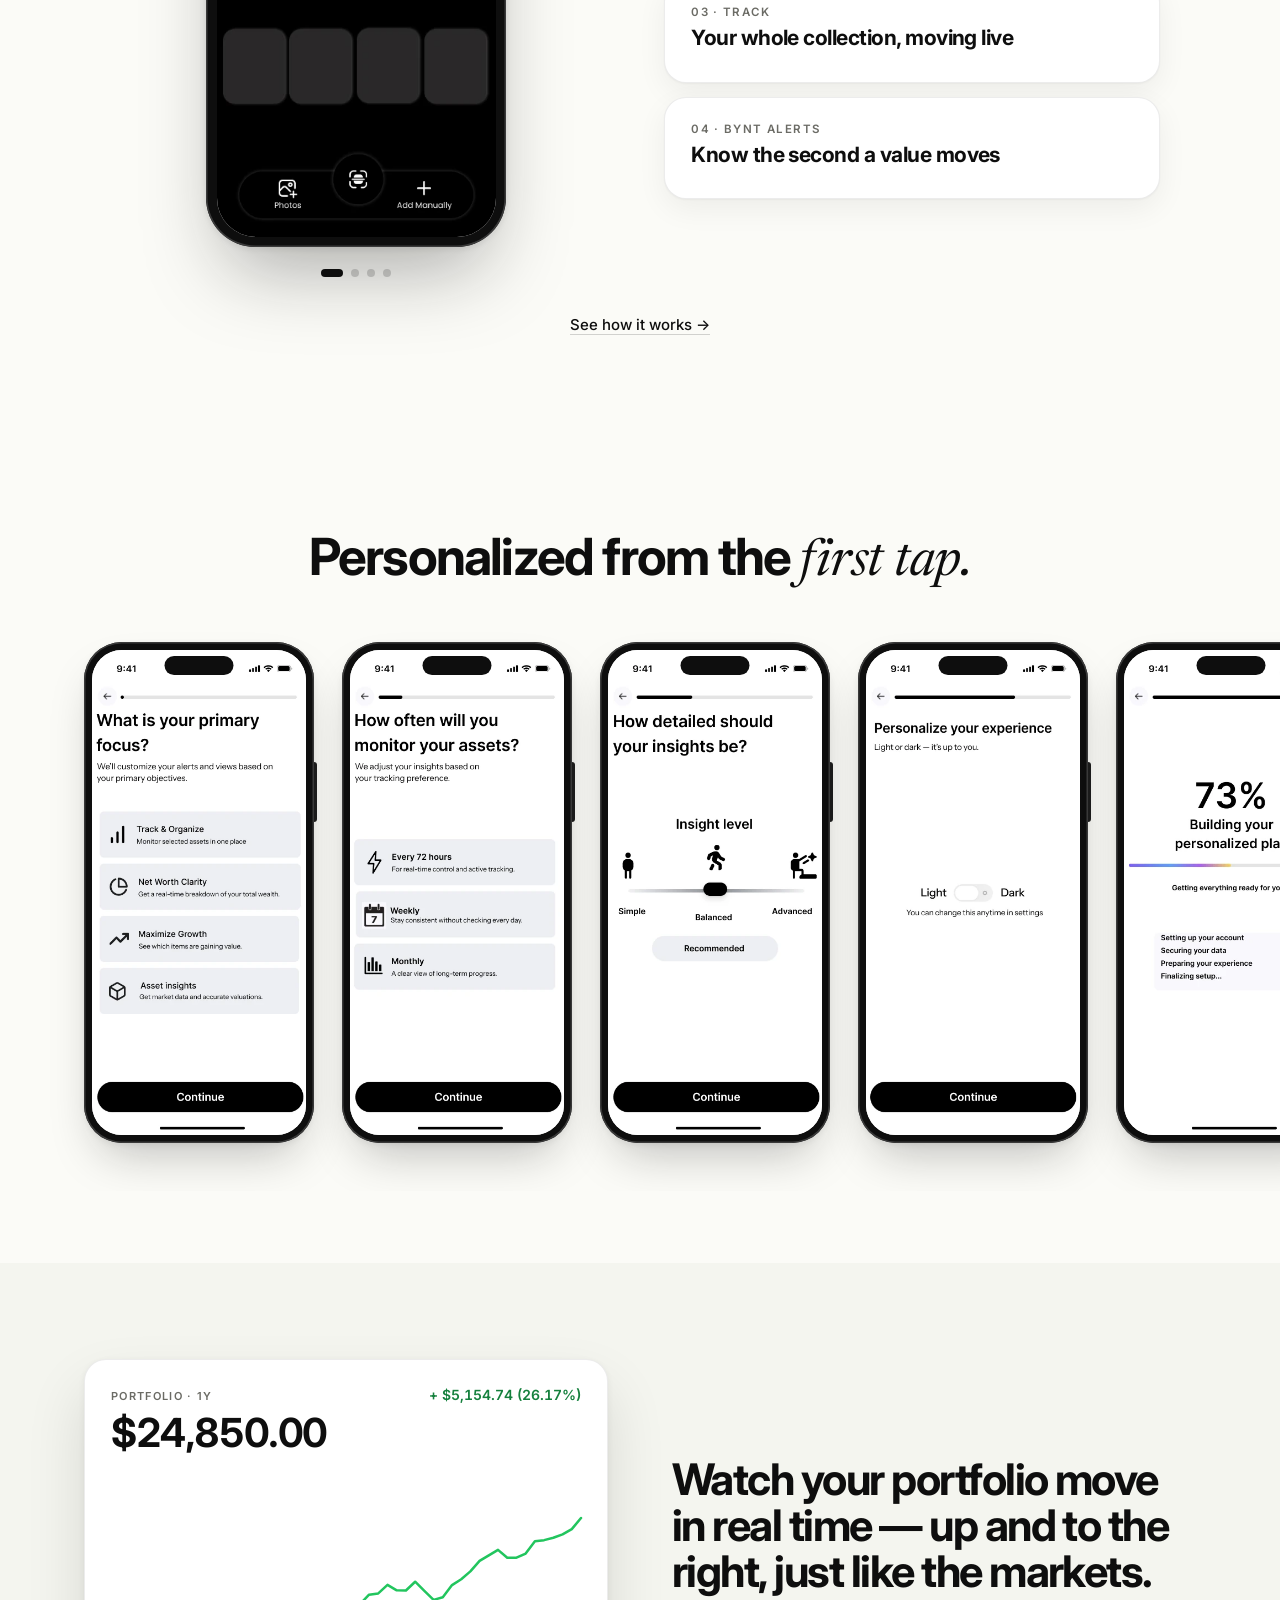
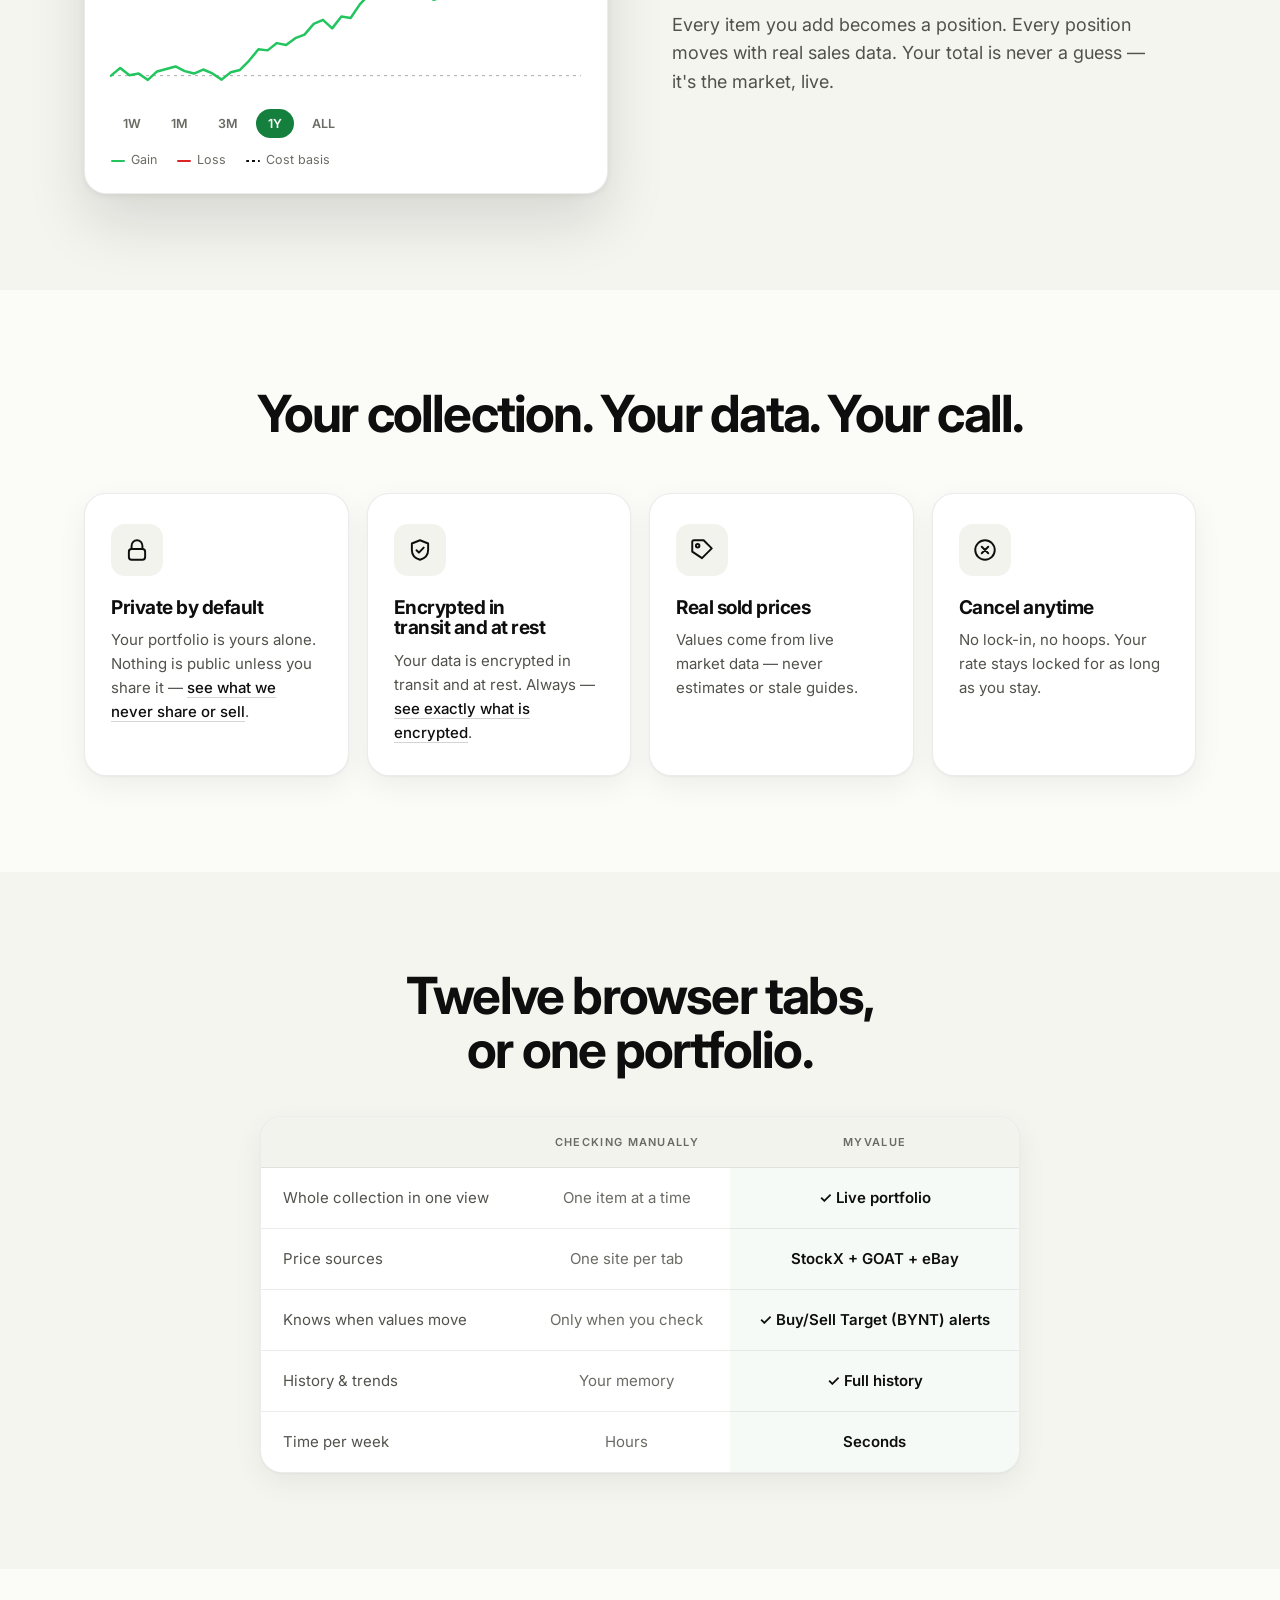
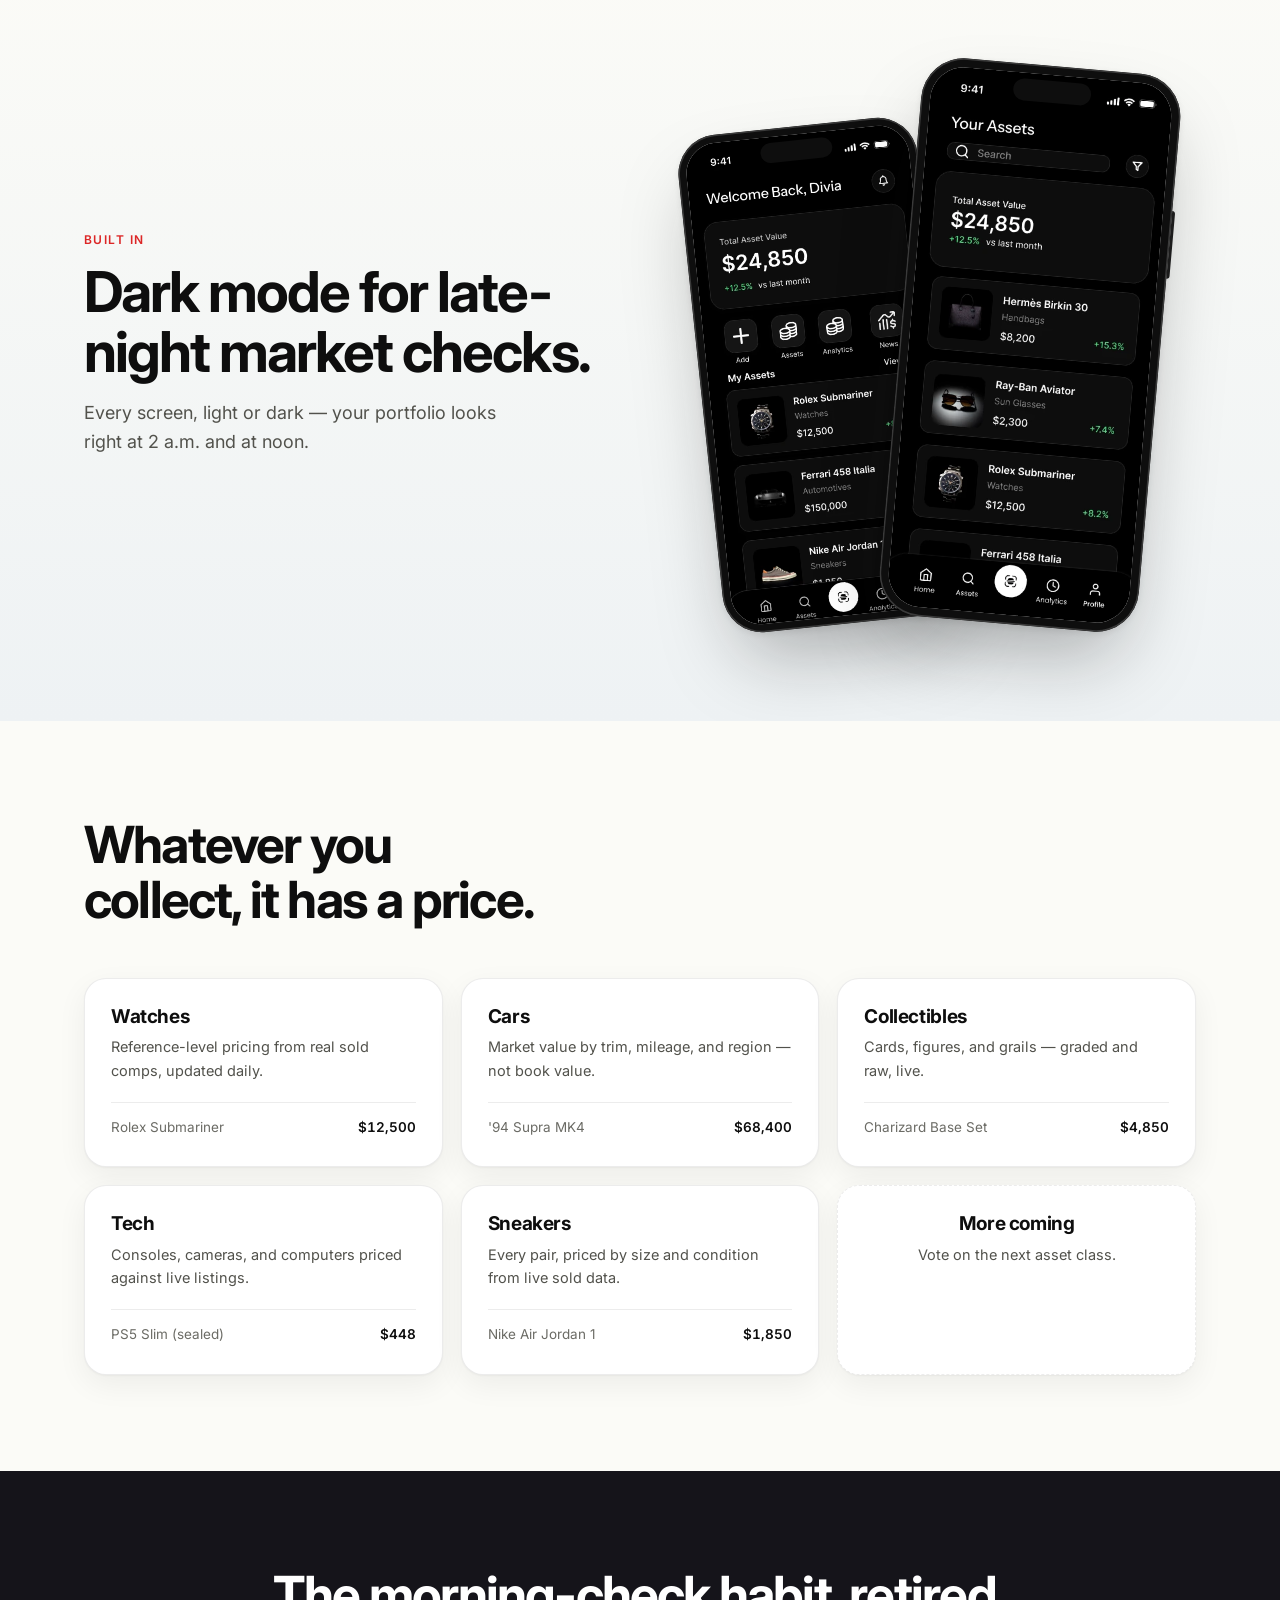
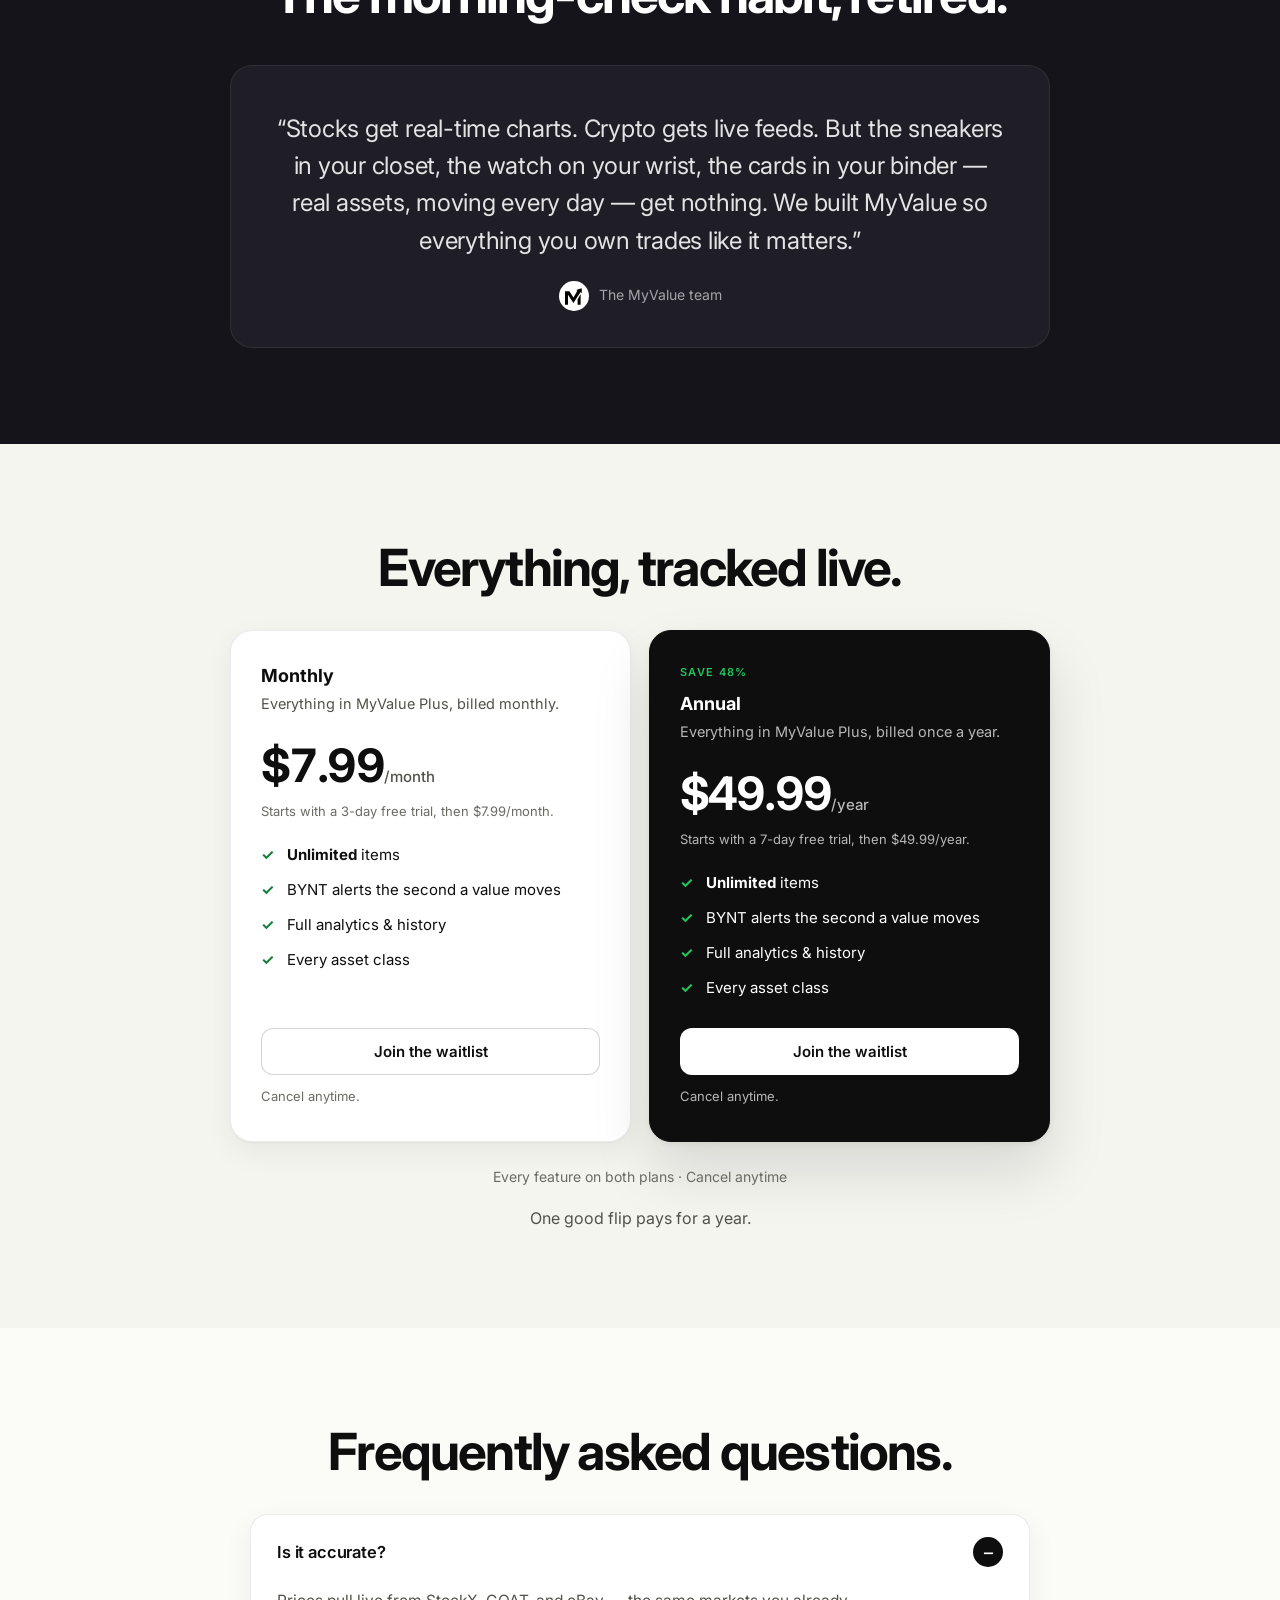
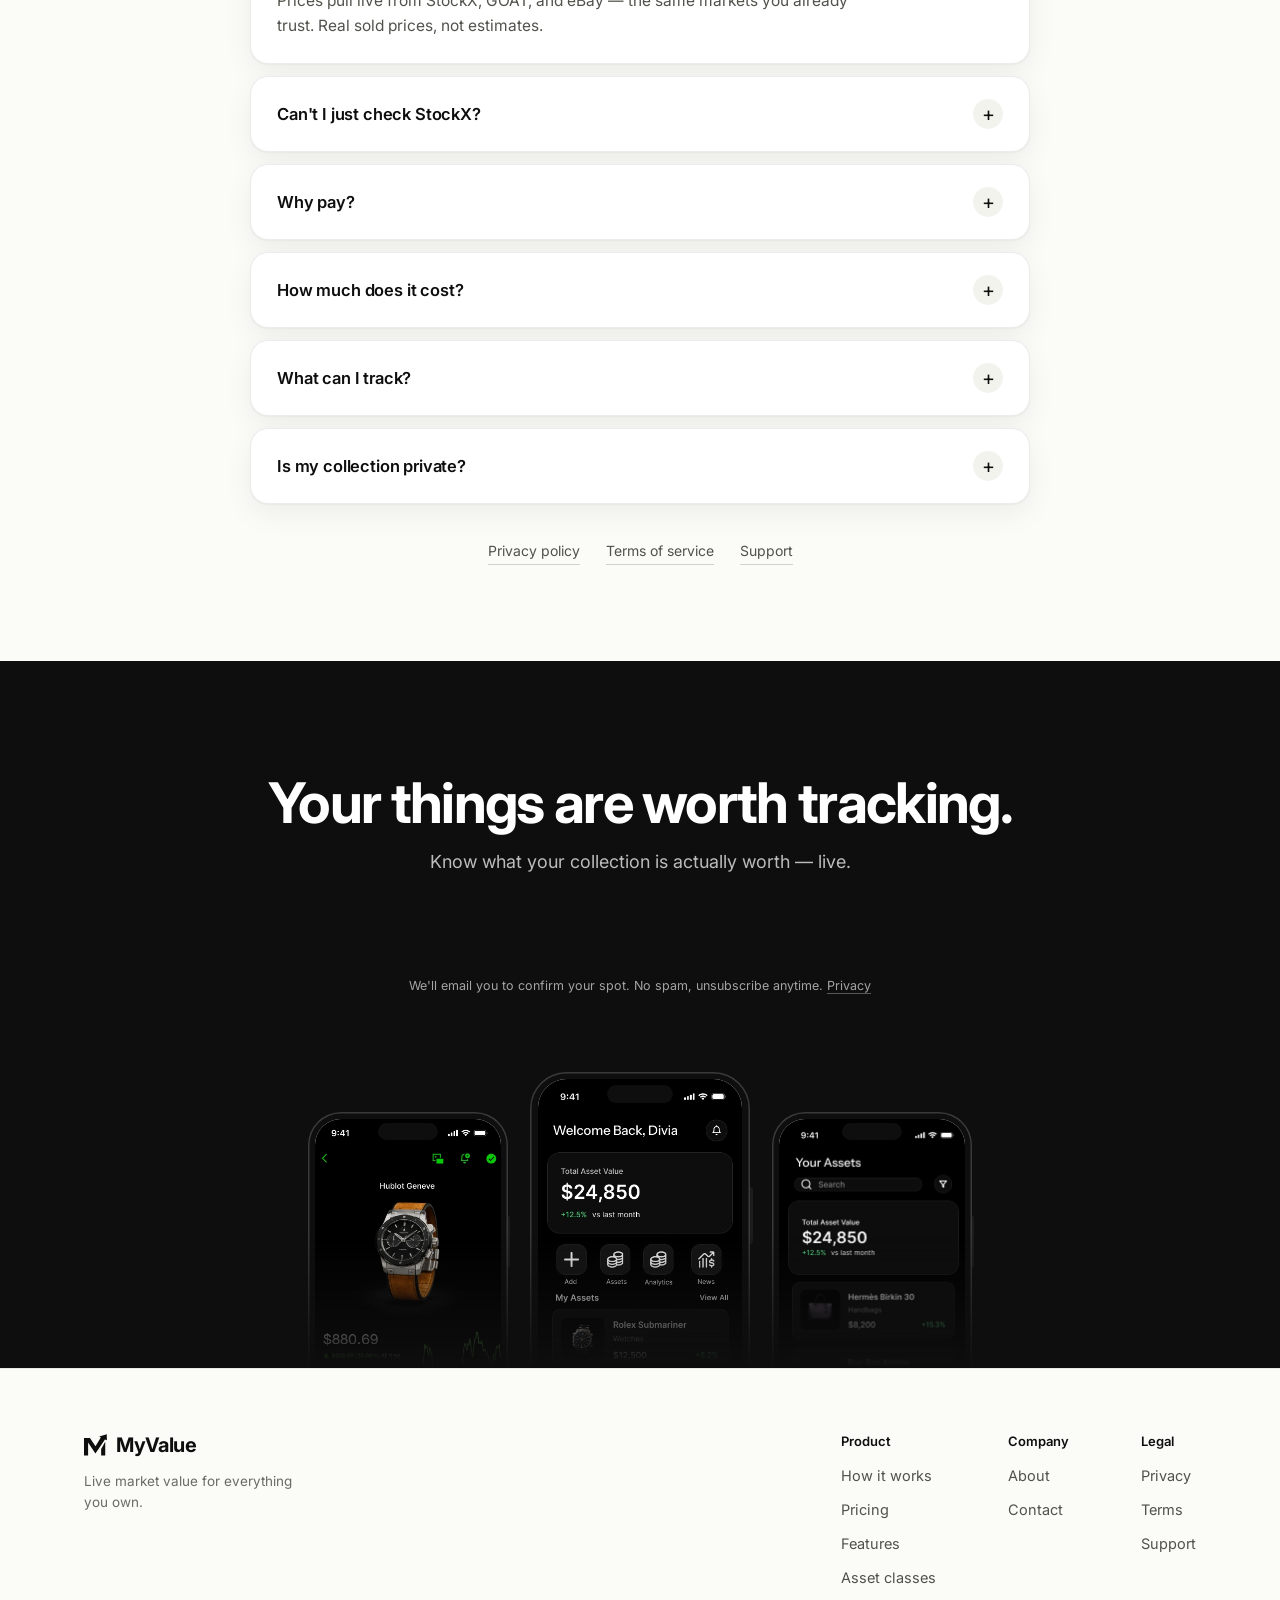
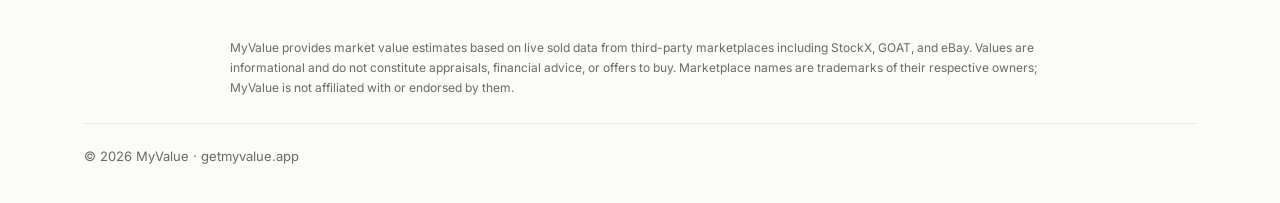
==== commit 7f3115a5: "Align site pricing with the Terms: no free tier, free trials - Plans are now Monthly ($7.99, 3-day f" ====
--- a/index.html
+++ b/index.html
@@ -4,7 +4,7 @@
 <meta charset="UTF-8">
 <meta name="viewport" content="width=device-width, initial-scale=1.0, viewport-fit=cover">
 <title>MyValue — Live Market Value for Your Sneakers, Watches & Collectibles</title>
-<meta name="description" content="Track what your collection is really worth — live. Real sold prices from StockX, GOAT, and eBay for sneakers, watches, cars, tech, and collectibles. Free to start.">
+<meta name="description" content="Track what your collection is really worth — live. Real sold prices from StockX, GOAT, and eBay for sneakers, watches, cars, tech, and collectibles. Try it free.">
 <meta name="robots" content="index, follow, max-image-preview:large, max-snippet:-1">
 <meta name="author" content="MyValue">
 <link rel="canonical" href="https://getmyvalue.app/">
@@ -14,14 +14,14 @@
 <meta property="og:type" content="website">
 <meta property="og:site_name" content="MyValue">
 <meta property="og:title" content="MyValue — Live Market Value for Your Sneakers, Watches & Collectibles">
-<meta property="og:description" content="Track what your collection is really worth — live. Real sold prices from StockX, GOAT, and eBay for sneakers, watches, cars, tech, and collectibles. Free to start.">
+<meta property="og:description" content="Track what your collection is really worth — live. Real sold prices from StockX, GOAT, and eBay for sneakers, watches, cars, tech, and collectibles. Try it free.">
 <meta property="og:url" content="https://getmyvalue.app/">
 <meta property="og:image" content="https://myvalue-nine.vercel.app/og-image.png">
 <meta property="og:image:width" content="1200">
 <meta property="og:image:height" content="630">
 <meta name="twitter:card" content="summary_large_image">
 <meta name="twitter:title" content="MyValue — Live Market Value for Your Sneakers, Watches & Collectibles">
-<meta name="twitter:description" content="Track what your collection is really worth — live. Real sold prices from StockX, GOAT, and eBay for sneakers, watches, cars, tech, and collectibles. Free to start.">
+<meta name="twitter:description" content="Track what your collection is really worth — live. Real sold prices from StockX, GOAT, and eBay for sneakers, watches, cars, tech, and collectibles. Try it free.">
 <meta name="twitter:image" content="https://myvalue-nine.vercel.app/og-image.png">
 <meta name="theme-color" content="#000000">
 <!-- Live mode: uncomment with the real App Store id to show Safari's native Smart App Banner. -->
@@ -32,12 +32,12 @@
 {"@context":"https://schema.org","@graph":[
 {"@type":"Organization","@id":"https://getmyvalue.app/#org","name":"MyValue","url":"https://getmyvalue.app/","logo":"https://myvalue-nine.vercel.app/logo.png","sameAs":[]},
 {"@type":"WebSite","@id":"https://getmyvalue.app/#site","url":"https://getmyvalue.app/","name":"MyValue","publisher":{"@id":"https://getmyvalue.app/#org"}},
-{"@type":"SoftwareApplication","name":"MyValue","operatingSystem":"iOS","applicationCategory":"FinanceApplication","description":"Track the live market value of your sneakers, watches, cars, tech, and collectibles with real prices from StockX, GOAT, and eBay.","offers":[{"@type":"Offer","name":"Free","price":"0","priceCurrency":"USD"},{"@type":"Offer","name":"Plus Monthly (early member)","price":"5.99","priceCurrency":"USD"},{"@type":"Offer","name":"Plus Annual","price":"49.99","priceCurrency":"USD"}]},
+{"@type":"SoftwareApplication","name":"MyValue","operatingSystem":"iOS","applicationCategory":"FinanceApplication","description":"Track the live market value of your sneakers, watches, cars, tech, and collectibles with real prices from StockX, GOAT, and eBay.","offers":[{"@type":"Offer","name":"Plus Monthly","price":"7.99","priceCurrency":"USD","description":"3-day free trial, then $7.99/month"},{"@type":"Offer","name":"Plus Annual","price":"49.99","priceCurrency":"USD","description":"7-day free trial, then $49.99/year"}]},
 {"@type":"FAQPage","mainEntity":[
 {"@type":"Question","name":"Is MyValue accurate?","acceptedAnswer":{"@type":"Answer","text":"Prices pull live from StockX, GOAT, and eBay — the same markets you already trust. Real sold prices, not estimates."}},
 {"@type":"Question","name":"Can't I just check StockX?","acceptedAnswer":{"@type":"Answer","text":"Sure — one item at a time. MyValue is your whole collection, live, in one place, with alerts and history."}},
-{"@type":"Question","name":"Why pay for MyValue Plus?","acceptedAnswer":{"@type":"Answer","text":"Unlimited tracking, real-time Buy/Sell Target (BYNT) alerts, and full analytics for less than a coffee a month."}},
-{"@type":"Question","name":"How much does MyValue cost?","acceptedAnswer":{"@type":"Answer","text":"Free to start, no card required. Plus is $5.99/month for early members and that rate stays locked for as long as you stay subscribed; new members pay $9.99/month once early access ends. Plus is also available at $49.99/year, which works out to two months free."}},
+{"@type":"Question","name":"Why pay for MyValue Plus?","acceptedAnswer":{"@type":"Answer","text":"Unlimited tracking, real-time Buy/Sell Target (BYNT) alerts, and full analytics & history for your whole collection. Try it free first: 3 days on monthly, 7 days on annual."}},
+{"@type":"Question","name":"How much does MyValue cost?","acceptedAnswer":{"@type":"Answer","text":"MyValue Plus is $7.99/month or $49.99/year (save 48% with annual). Every plan starts with a free trial — 3 days on monthly, 7 days on annual — and you can cancel anytime."}},
 {"@type":"Question","name":"What can I track with MyValue?","acceptedAnswer":{"@type":"Answer","text":"Sneakers, watches, cars, tech, and collectibles at launch — with more asset classes coming."}}
 ]}]}
 </script>
@@ -69,14 +69,14 @@
       <p class="sub rv">MyValue tracks the live market value of your sneakers, watches, and more — <b>real prices from StockX, GOAT, and eBay</b>, updated as the market moves.</p>
       <div class="wl rv" data-wl data-source="hero">
         <div class="ll-form" data-launchlist-form="frm_nqkpffdnjhf4"></div>
-        <p class="wl-legal">We'll email you to confirm your spot. No spam, unsubscribe anytime. <a href="/privacy#waitlist">Privacy</a></p>
+        <p class="wl-legal">We'll email you to confirm your spot. No spam, unsubscribe anytime. <a href="/privacy">Privacy</a></p>
       </div>
       <div class="store-badges rv" data-store-badges>
         <a class="store-link" data-store="ios" aria-disabled="true"><img src="assets/badges/app-store.svg" alt="Download on the App Store" width="150" height="50"></a>
         <a class="store-link" data-store="android" aria-disabled="true"><img src="assets/badges/google-play.png" alt="Get it on Google Play" width="169" height="50"></a>
         <p class="store-soon" data-store-soon>Coming soon to the App Store and Google Play.</p>
       </div>
-      <p class="hero-note rv"><span data-show="prelaunch">Free to start · No card required</span><span data-show="live">Free to start · No card required · Ready in 30 seconds</span></p>
+      <p class="hero-note rv"><span data-show="prelaunch">Free trial on every plan · Cancel anytime</span><span data-show="live">Free trial on every plan · Cancel anytime · Ready in 30 seconds</span></p>
     </div>
     <div class="home-hero-art" aria-hidden="true">
       <figure class="device tilt-l scene-a" style="--w:250px"><img src="assets/app/scan-light.webp" alt="" width="382" height="848" fetchpriority="high"></figure>
@@ -280,29 +280,26 @@
     <div class="sec-head center rv" style="margin-bottom:6px">
       <h2 class="display">Everything, tracked live.</h2>
     </div>
-    <div class="bill-toggle" role="group" aria-label="Billing period">
-      <button id="bt-mo" class="on" aria-pressed="true" onclick="setBill('monthly')">Monthly</button>
-      <button id="bt-an" aria-pressed="false" onclick="setBill('annual')">Annual <span class="save">2 months free</span></button>
-    </div>
     <div class="plans">
       <div class="plan rv">
-        <div class="pname">Free</div><p class="pdesc">Track a starter set of items with live values.</p>
-        <div class="pprice num">$0</div>
-        <p class="psub">Free forever. No card, no trial clock.</p>
-        <ul><li>Starter item slots</li><li>Live market values</li><li class="na">Buy/Sell Target (BYNT) alerts</li><li class="na">Full analytics &amp; history</li></ul>
-        <a class="btn btn-outline" href="#waitlist" data-cta data-loc="plan_free" data-live-label="Start free">Join the waitlist</a>
-        <p class="cta-note">No card required.</p>
+        <div class="pname">Monthly</div><p class="pdesc">Everything in MyValue Plus, billed monthly.</p>
+        <div class="pprice num">$7.99<small>/month</small></div>
+        <p class="psub">Starts with a 3-day free trial, then $7.99/month.</p>
+        <ul><li><b style="color:var(--text)">Unlimited</b> items</li><li>BYNT alerts the second a value moves</li><li>Full analytics &amp; history</li><li>Every asset class</li></ul>
+        <a class="btn btn-outline" href="#waitlist" data-cta data-loc="plan_monthly" data-live-label="Start 3-day free trial">Join the waitlist</a>
+        <p class="cta-note">Cancel anytime.</p>
       </div>
       <div class="plan hot rv">
-        <span class="teaser-badge">Early-member rate</span>
-        <div class="pname">Plus</div><p class="pdesc">Unlimited items · BYNT alerts · full analytics &amp; history.</p>
-        <div class="pprice num" id="price">$5.99<small>/month</small></div>
-        <p class="psub" id="psub">Billed monthly. Your $5.99 early-member rate stays locked for as long as you stay subscribed — new members pay $9.99/month once early access ends.</p>
+        <span class="teaser-badge">Save 48%</span>
+        <div class="pname">Annual</div><p class="pdesc">Everything in MyValue Plus, billed once a year.</p>
+        <div class="pprice num">$49.99<small>/year</small></div>
+        <p class="psub">Starts with a 7-day free trial, then $49.99/year.</p>
         <ul><li><b style="color:var(--text)">Unlimited</b> items</li><li>BYNT alerts the second a value moves</li><li>Full analytics &amp; history</li><li>Every asset class</li></ul>
-        <a class="btn btn-primary" href="#waitlist" data-cta data-loc="plan_plus" id="pluscta" data-live-label="Go Plus — $5.99/month">Join the waitlist</a>
-        <p class="cta-note">Cancel anytime. No lock-in.</p>
-      </div>
-    </div>
+        <a class="btn btn-primary" href="#waitlist" data-cta data-loc="plan_annual" data-live-label="Start 7-day free trial">Join the waitlist</a>
+        <p class="cta-note">Cancel anytime.</p>
+      </div>
+    </div>
+    <p class="locknote">Every feature on both plans · Cancel anytime</p>
     <p class="anchor-line rv">One good flip pays for a year.</p>
   </div>
 </section>
@@ -316,8 +313,8 @@
     <div class="faq rv">
       <details open><summary>Is it accurate?</summary><p class="fa">Prices pull live from StockX, GOAT, and eBay — the same markets you already trust. Real sold prices, not estimates.</p></details>
       <details><summary>Can't I just check StockX?</summary><p class="fa">Sure — one item at a time. MyValue is your whole collection, live, in one place, with alerts and history.</p></details>
-      <details><summary>Why pay?</summary><p class="fa">Unlimited tracking, real-time alerts, and full analytics for less than a coffee a month.</p></details>
-      <details><summary>How much does it cost?</summary><p class="fa">Free to start, with no card required. MyValue Plus is <b>$5.99/month</b> for early members — that rate stays locked for as long as you stay subscribed, while new members pay $9.99/month once early access ends. Prefer to pay yearly? Plus is $49.99/year, which works out to two months free.</p></details>
+      <details><summary>Why pay?</summary><p class="fa">Unlimited tracking, real-time Buy/Sell Target (BYNT) alerts, and full analytics &amp; history for your whole collection. Try it free first: 3 days on monthly, 7 days on annual.</p></details>
+      <details><summary>How much does it cost?</summary><p class="fa">MyValue Plus is <b>$7.99/month</b> or <b>$49.99/year</b> — save 48% with annual. Every plan starts with a free trial: 3 days on monthly, 7 days on annual. Cancel anytime.</p></details>
       <details><summary>What can I track?</summary><p class="fa">Sneakers, watches, cars, tech, and collectibles at launch — with more asset classes on the way.</p></details>
       <details><summary>Is my collection private?</summary><p class="fa">Yes. Your portfolio is private by default and encrypted — nothing is shared unless you choose to share it. Our <a class="ulink" href="/privacy">privacy policy</a> sets out exactly <a class="ulink" href="/privacy#privacy-encryption">what is encrypted</a> and <a class="ulink" href="/privacy#privacy-sharing">what we never share or sell</a>.</p></details>
     </div>
@@ -332,7 +329,7 @@
     <p>Know what your collection is actually worth — live.</p>
     <div class="wl" data-wl data-source="home-final">
       <div class="ll-form" data-launchlist-form="frm_nqkpffdnjhf4"></div>
-      <p class="wl-legal">We'll email you to confirm your spot. No spam, unsubscribe anytime. <a href="/privacy#waitlist">Privacy</a></p>
+      <p class="wl-legal">We'll email you to confirm your spot. No spam, unsubscribe anytime. <a href="/privacy">Privacy</a></p>
     </div>
     <div class="final-devices" aria-hidden="true"><figure class="device" style="--w:200px"><img src="assets/app/item-detail-dark.webp" alt="" loading="lazy"></figure><figure class="device" style="--w:220px"><img src="assets/app/home-dark.webp" alt="" loading="lazy"></figure><figure class="device" style="--w:200px"><img src="assets/app/assets-dark.webp" alt="" loading="lazy"></figure></div>
   </div>
@@ -357,21 +354,6 @@
 b.setAttribute('aria-expanded','false');
 b.addEventListener('click',function(){var o=n.classList.toggle('open');b.setAttribute('aria-expanded',o?'true':'false');});})();
 </script>
-<script>
-function setBill(m){
-  const an=m==='annual';
-  const mo=document.getElementById('bt-mo'),yr=document.getElementById('bt-an');
-  yr.classList.toggle('on',an);yr.setAttribute('aria-pressed',an?'true':'false');
-  mo.classList.toggle('on',!an);mo.setAttribute('aria-pressed',an?'false':'true');
-  document.getElementById('price').innerHTML=an?'$49.99<small>/year</small>':'$5.99<small>/month</small>';
-  document.getElementById('psub').textContent=an
-    ?"Billed once a year — two months free versus paying monthly. Your early-member rate stays locked for as long as you stay subscribed."
-    :"Billed monthly. Your $5.99 early-member rate stays locked for as long as you stay subscribed — new members pay $9.99/month once early access ends.";
-  const cta=document.getElementById('pluscta'), label=an?'Go Plus — $49.99/year':'Go Plus — $5.99/month';
-  cta.setAttribute('data-live-label',label);
-  if(document.documentElement.getAttribute('data-site-mode')==='live') cta.textContent=label;
-}
-</script>
 <script src="assets/site.js" defer></script>
 </body>
 </html>
--- a/assets/site.css
+++ b/assets/site.css
@@ -197,3 +197,12 @@
    dashboard). This only reserves space so the page doesn't jump while it loads. */
 .ll-form{min-height:58px;}
 .center .ll-form,.final .ll-form,.invert .ll-form,.ctaband .ll-form,.solo .ll-form{margin-left:auto;margin-right:auto;}
+
+/* policy header block (entity / contact / location) */
+.policy-meta{display:grid;gap:10px;margin:0 0 36px;padding:0 0 28px;border-bottom:1px solid var(--line);}
+.policy-meta div{display:grid;grid-template-columns:150px 1fr;gap:12px;font-size:15px;}
+.policy-meta dt{color:var(--text-faint);font-weight:500;}
+.policy-meta dd{color:var(--text);}
+.policy-meta a{color:var(--text);border-bottom:1px solid var(--line-strong);}
+.policy ul ul{margin:8px 0 0 18px;}
+@media (max-width:560px){.policy-meta div{grid-template-columns:1fr;gap:2px;}}
